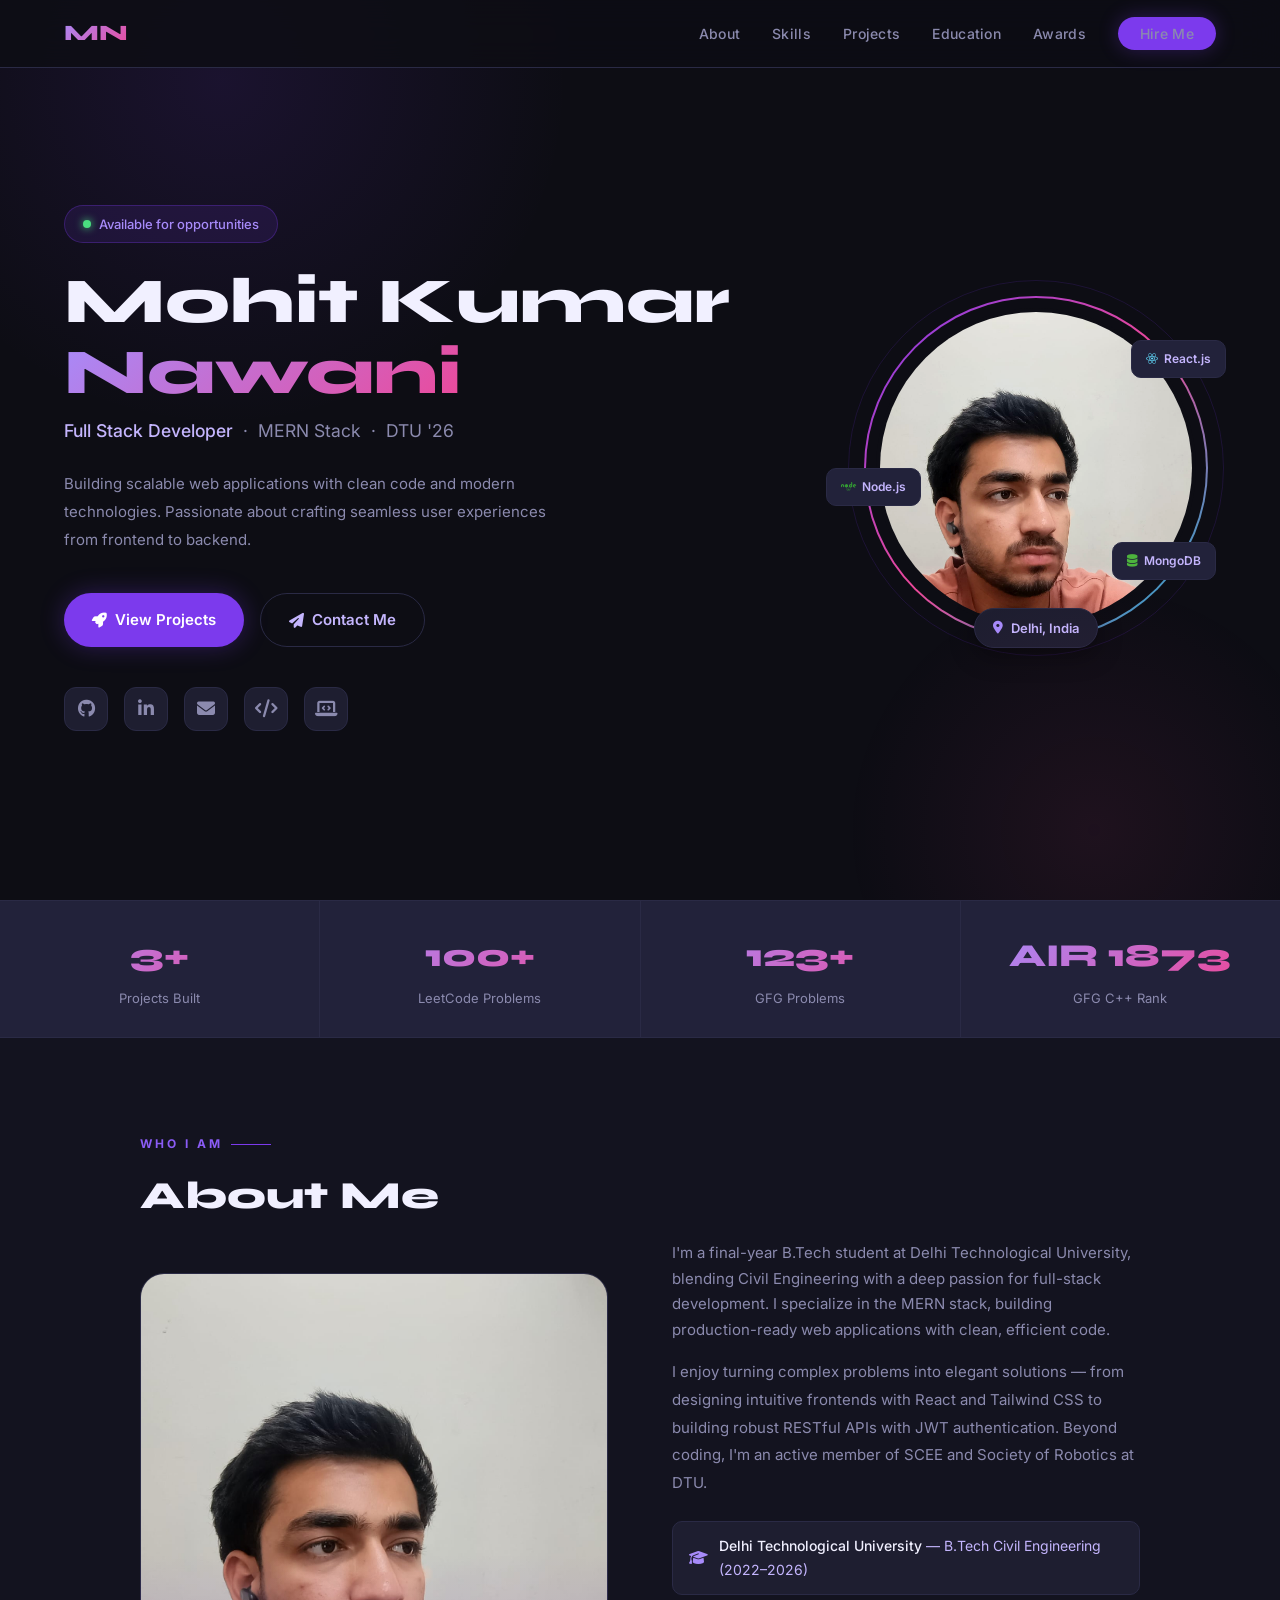
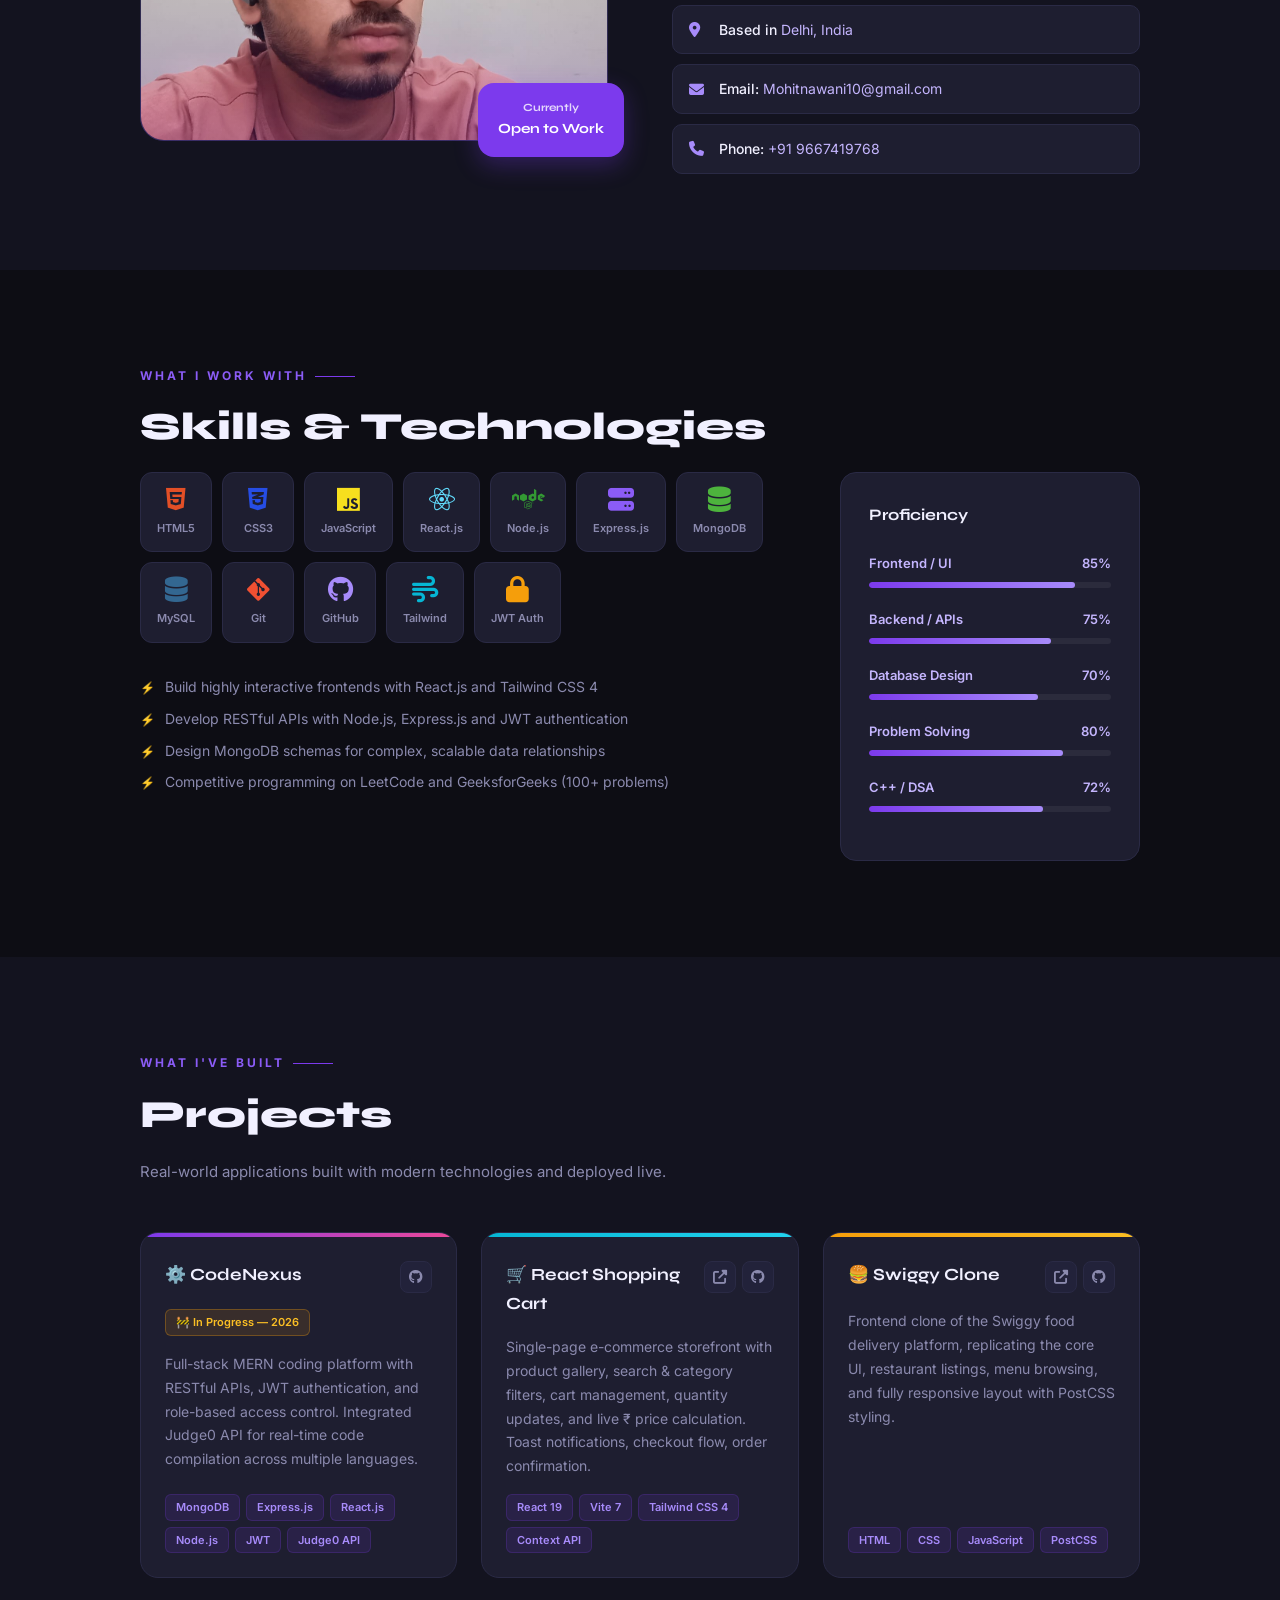
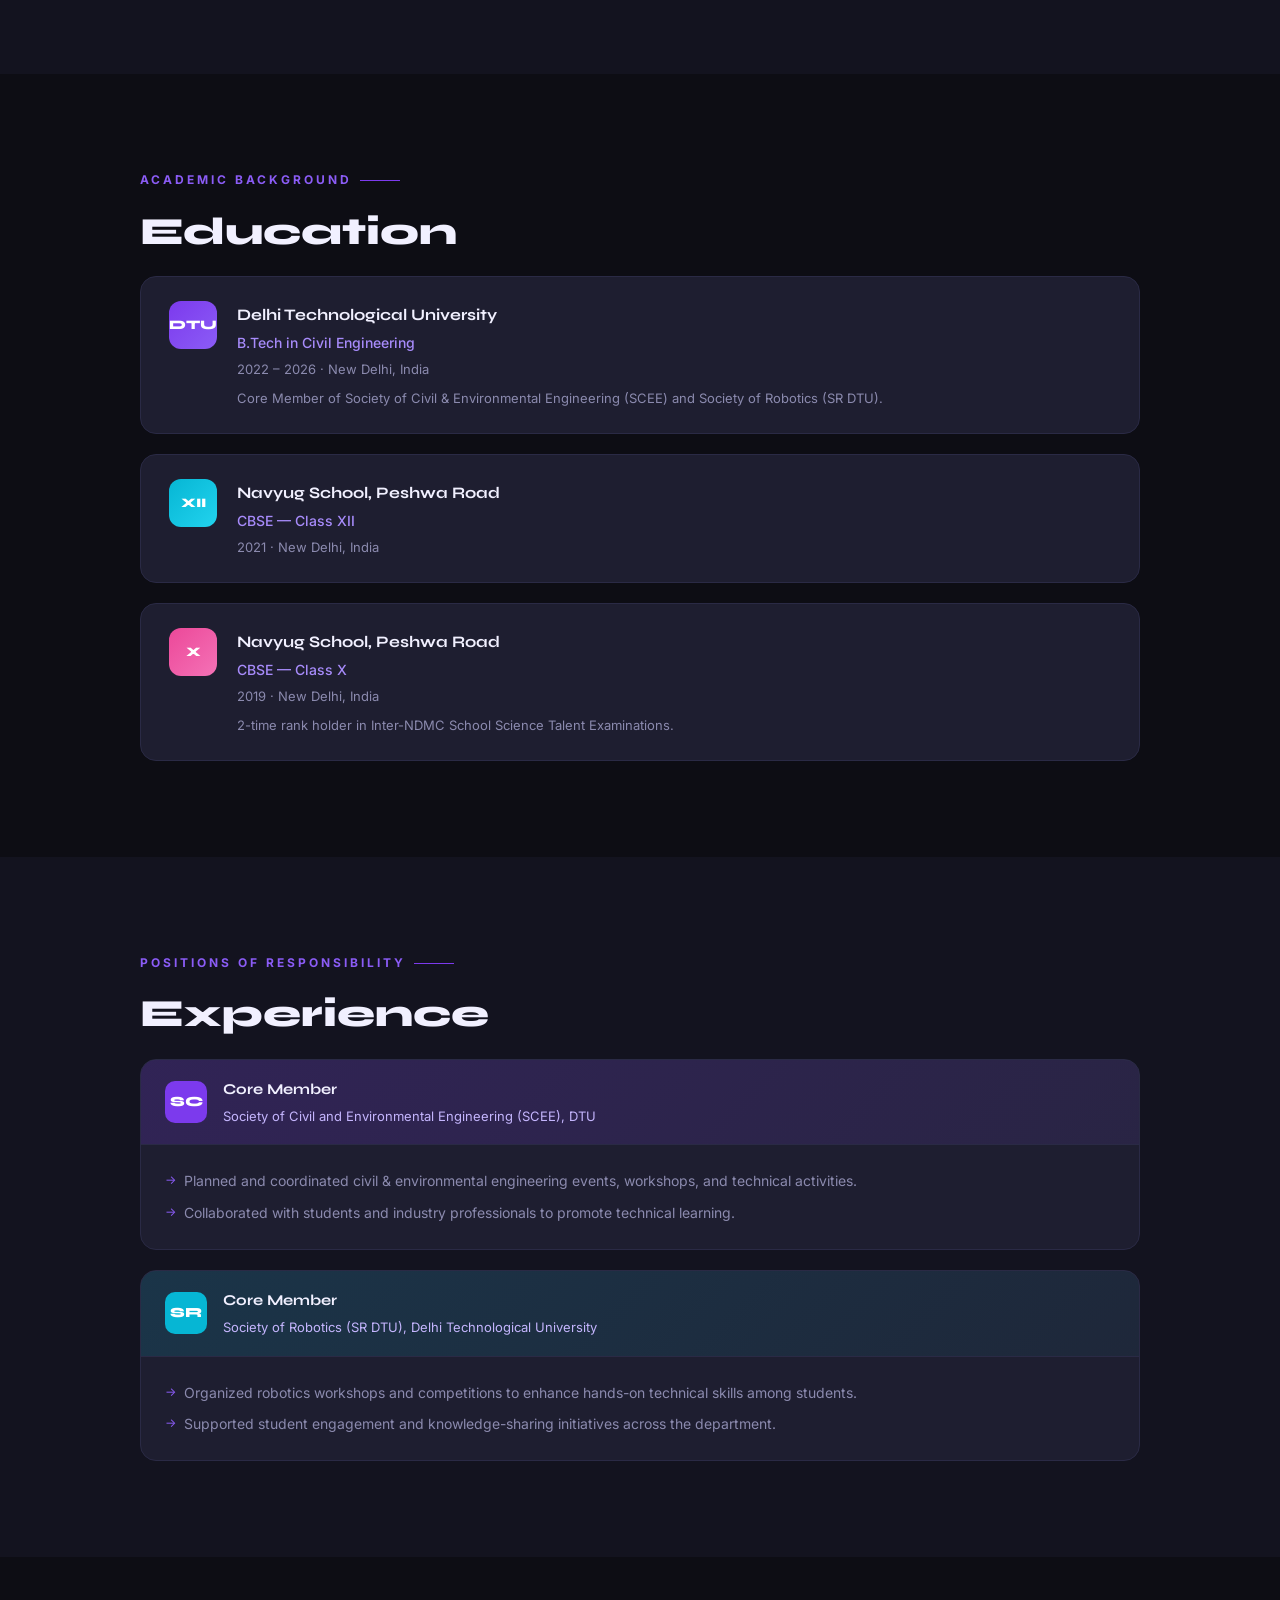
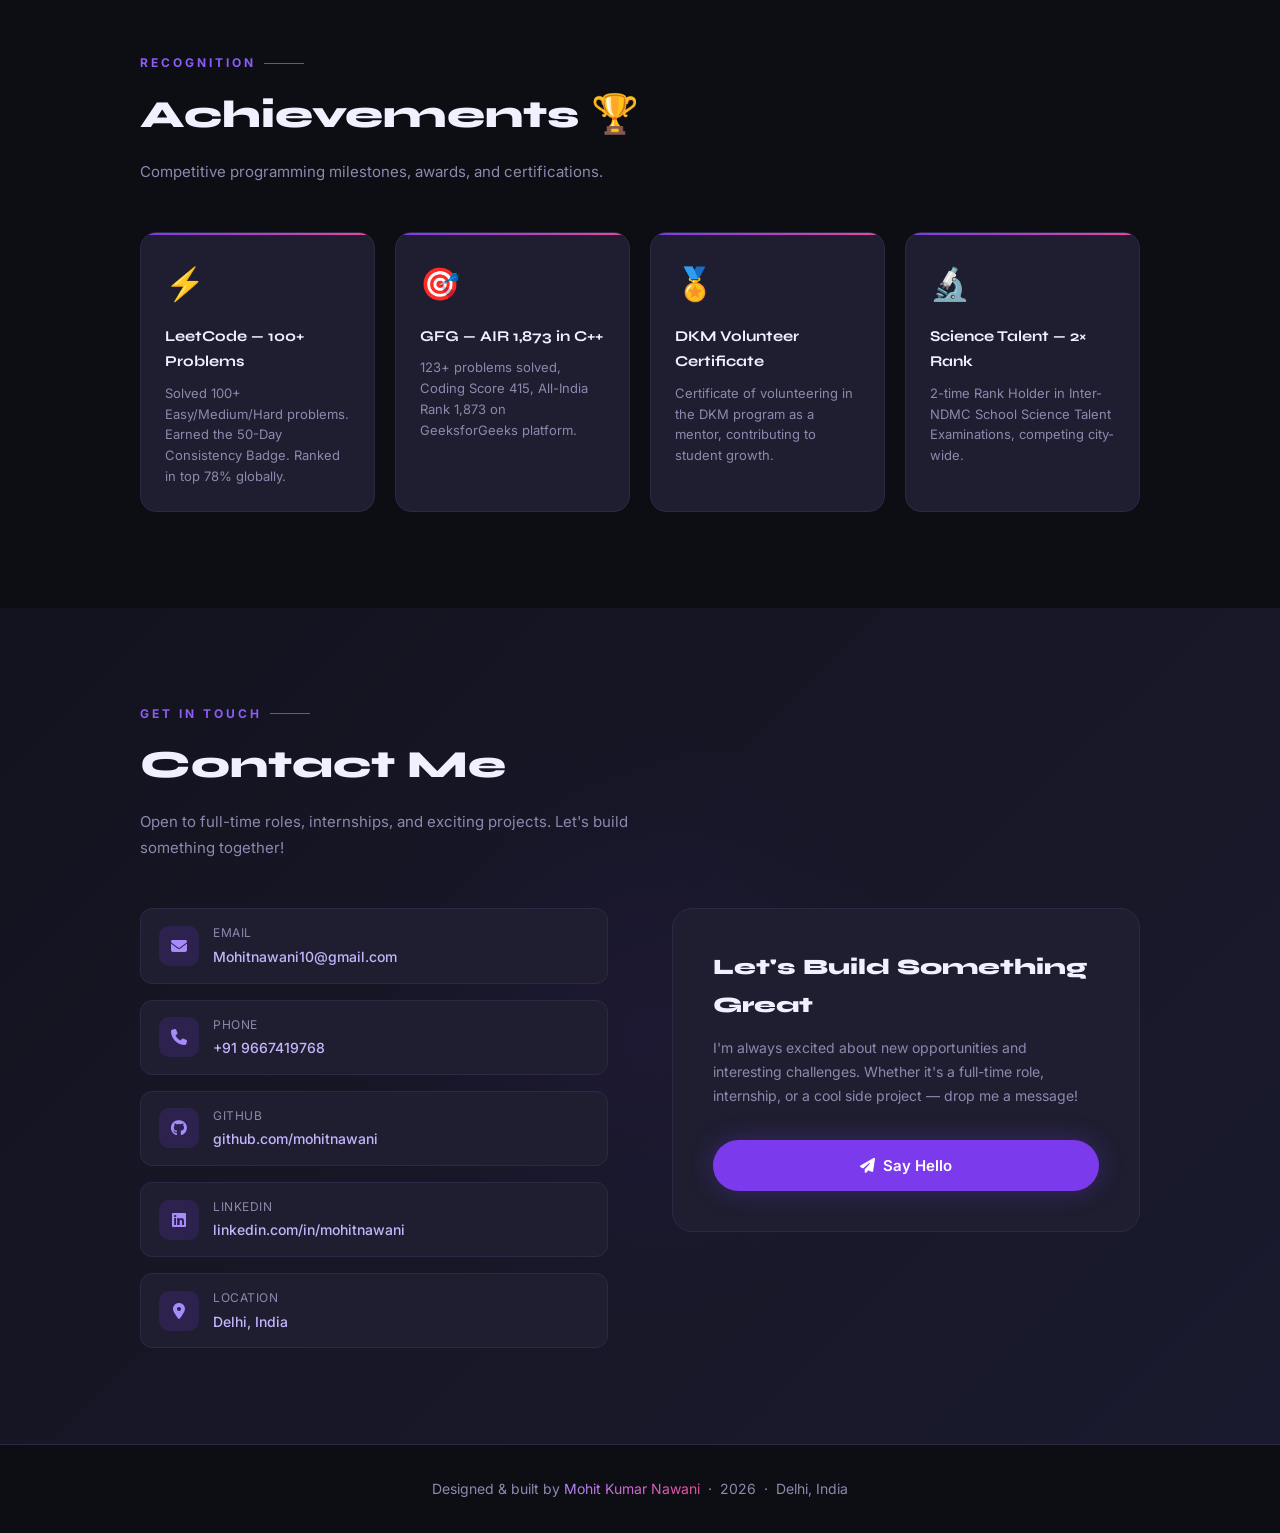
==== index.html @ 096552f4 "Add files via upload" ====
<!DOCTYPE html>
<html lang="en">
<head>
<meta charset="UTF-8"/>
<meta name="viewport" content="width=device-width, initial-scale=1.0"/>
<title>Mohit Kumar Nawani | Full Stack Developer</title>
<link rel="stylesheet" href="https://cdnjs.cloudflare.com/ajax/libs/font-awesome/6.4.0/css/all.min.css"/>
<link href="https://fonts.googleapis.com/css2?family=Syne:wght@400;500;600;700;800&family=Inter:wght@300;400;500;600&display=swap" rel="stylesheet"/>
<link rel="stylesheet" href="styles.css"/>
</head>
<body>

<!-- NAV -->
<nav>
  <a class="nav-logo" href="#">MN</a>
  <ul class="nav-links">
    <li><a href="#about">About</a></li>
    <li><a href="#skills">Skills</a></li>
    <li><a href="#projects">Projects</a></li>
    <li><a href="#education">Education</a></li>
    <li><a href="#achievements">Awards</a></li>
    <li><a href="#contact" class="nav-cta">Hire Me</a></li>
  </ul>
</nav>

<!-- HERO -->
<div class="hero" id="home">
  <div class="hero-left">
    <div class="hero-badge"><span class="badge-dot"></span>Available for opportunities</div>
    <h1 class="hero-title">Mohit Kumar<br><span>Nawani</span></h1>
    <p class="hero-role"><b>Full Stack Developer</b> &nbsp;·&nbsp; MERN Stack &nbsp;·&nbsp; DTU '26</p>
    <p class="hero-desc">Building scalable web applications with clean code and modern technologies. Passionate about crafting seamless user experiences from frontend to backend.</p>
    <div class="hero-actions">
      <a href="#projects" class="btn-primary"><i class="fas fa-rocket"></i> View Projects</a>
      <a href="mailto:Mohitnawani10@gmail.com" class="btn-ghost"><i class="fas fa-paper-plane"></i> Contact Me</a>
    </div>
    <div class="hero-socials">
      <a href="https://github.com/mohitnawani" target="_blank" class="soc" title="GitHub"><i class="fab fa-github"></i></a>
      <a href="https://linkedin.com/in/mohitnawani" target="_blank" class="soc" title="LinkedIn"><i class="fab fa-linkedin-in"></i></a>
      <a href="mailto:Mohitnawani10@gmail.com" class="soc" title="Email"><i class="fas fa-envelope"></i></a>
      <a href="https://leetcode.com/mohitnawani" target="_blank" class="soc" title="LeetCode"><i class="fas fa-code"></i></a>
      <a href="https://auth.geeksforgeeks.org/user/mohitnawani" target="_blank" class="soc" title="GFG"><i class="fas fa-laptop-code"></i></a>
    </div>
  </div>
  <div class="hero-right">
    <div class="photo-wrap">
      <div class="photo-ring"></div>
      <div class="photo-ring2"></div>
      <div class="photo-inner">
        <img src="[data-uri]" alt="Mohit Kumar Nawani"/>
      </div>
      <div class="tech-float tf1"><i class="fab fa-react" style="color:#61dafb;"></i> React.js</div>
      <div class="tech-float tf2"><i class="fab fa-node" style="color:#339933;"></i> Node.js</div>
      <div class="tech-float tf3"><i class="fas fa-database" style="color:#4db33d;"></i> MongoDB</div>
      <div class="photo-tag"><i class="fas fa-map-marker-alt"></i> Delhi, India</div>
    </div>
  </div>
</div>

<!-- STATS -->
<div class="stats reveal">
  <div class="stat"><span class="stat-num">3+</span><div class="stat-label">Projects Built</div></div>
  <div class="stat"><span class="stat-num">100+</span><div class="stat-label">LeetCode Problems</div></div>
  <div class="stat"><span class="stat-num">123+</span><div class="stat-label">GFG Problems</div></div>
  <div class="stat"><span class="stat-num">AIR 1,873</span><div class="stat-label">GFG C++ Rank</div></div>
</div>

<!-- ABOUT -->
<section id="about" class="alt">
  <div class="section-inner">
    <div class="section-eyebrow">Who I am</div>
    <h2 class="section-h">About Me</h2>
    <div class="about-grid reveal">
      <div class="about-img-wrap">
        <div class="about-img">
          <img src="[data-uri]" alt="Mohit"/>
          <div class="about-img-overlay"></div>
        </div>
        <div class="about-corner"><div style="font-size:11px;opacity:0.8;">Currently</div><div>Open to Work</div></div>
      </div>
      <div>
        <p class="section-sub" style="margin-bottom:1rem;">I'm a final-year B.Tech student at Delhi Technological University, blending Civil Engineering with a deep passion for full-stack development. I specialize in the MERN stack, building production-ready web applications with clean, efficient code.</p>
        <p style="font-size:15px;color:var(--muted);line-height:1.85;margin-bottom:1.5rem;">I enjoy turning complex problems into elegant solutions — from designing intuitive frontends with React and Tailwind CSS to building robust RESTful APIs with JWT authentication. Beyond coding, I'm an active member of SCEE and Society of Robotics at DTU.</p>
        <div class="about-facts">
          <div class="fact"><i class="fas fa-graduation-cap"></i><span class="fact-text"><b>Delhi Technological University</b> — B.Tech Civil Engineering (2022–2026)</span></div>
          <div class="fact"><i class="fas fa-map-marker-alt"></i><span class="fact-text"><b>Based in</b> Delhi, India</span></div>
          <div class="fact"><i class="fas fa-envelope"></i><span class="fact-text"><b>Email:</b> Mohitnawani10@gmail.com</span></div>
          <div class="fact"><i class="fas fa-phone"></i><span class="fact-text"><b>Phone:</b> +91 9667419768</span></div>
        </div>
      </div>
    </div>
  </div>
</section>

<!-- SKILLS -->
<section id="skills">
  <div class="section-inner">
    <div class="section-eyebrow">What I work with</div>
    <h2 class="section-h">Skills & Technologies</h2>
    <div class="skills-layout reveal">
      <div>
        <div class="skill-icons-grid">
          <div class="ski"><i class="fab fa-html5" style="color:#e34f26;"></i><span>HTML5</span></div>
          <div class="ski"><i class="fab fa-css3-alt" style="color:#264de4;"></i><span>CSS3</span></div>
          <div class="ski"><i class="fab fa-js" style="color:#f7df1e;"></i><span>JavaScript</span></div>
          <div class="ski"><i class="fab fa-react" style="color:#61dafb;"></i><span>React.js</span></div>
          <div class="ski"><i class="fab fa-node" style="color:#339933;"></i><span>Node.js</span></div>
          <div class="ski"><i class="fas fa-server" style="color:#8b5cf6;"></i><span>Express.js</span></div>
          <div class="ski"><i class="fas fa-database" style="color:#4db33d;"></i><span>MongoDB</span></div>
          <div class="ski"><i class="fas fa-database" style="color:#336791;"></i><span>MySQL</span></div>
          <div class="ski"><i class="fab fa-git-alt" style="color:#f05032;"></i><span>Git</span></div>
          <div class="ski"><i class="fab fa-github" style="color:#a78bfa;"></i><span>GitHub</span></div>
          <div class="ski"><i class="fas fa-wind" style="color:#06b6d4;"></i><span>Tailwind</span></div>
          <div class="ski"><i class="fas fa-lock" style="color:#f59e0b;"></i><span>JWT Auth</span></div>
        </div>
        <div class="skill-bullets">
          <div class="sb">Build highly interactive frontends with React.js and Tailwind CSS 4</div>
          <div class="sb">Develop RESTful APIs with Node.js, Express.js and JWT authentication</div>
          <div class="sb">Design MongoDB schemas for complex, scalable data relationships</div>
          <div class="sb">Competitive programming on LeetCode and GeeksforGeeks (100+ problems)</div>
        </div>
      </div>
      <div class="prof-card">
        <div class="prof-title">Proficiency</div>
        <div class="pbar"><div class="pbar-top"><span>Frontend / UI</span><span>85%</span></div><div class="pbar-track"><div class="pbar-fill" style="width:85%;"></div></div></div>
        <div class="pbar"><div class="pbar-top"><span>Backend / APIs</span><span>75%</span></div><div class="pbar-track"><div class="pbar-fill" style="width:75%;"></div></div></div>
        <div class="pbar"><div class="pbar-top"><span>Database Design</span><span>70%</span></div><div class="pbar-track"><div class="pbar-fill" style="width:70%;"></div></div></div>
        <div class="pbar"><div class="pbar-top"><span>Problem Solving</span><span>80%</span></div><div class="pbar-track"><div class="pbar-fill" style="width:80%;"></div></div></div>
        <div class="pbar"><div class="pbar-top"><span>C++ / DSA</span><span>72%</span></div><div class="pbar-track"><div class="pbar-fill" style="width:72%;"></div></div></div>
      </div>
    </div>
  </div>
</section>

<!-- PROJECTS -->
<section id="projects" class="alt">
  <div class="section-inner">
    <div class="section-eyebrow">What I've built</div>
    <h2 class="section-h">Projects</h2>
    <p class="section-sub">Real-world applications built with modern technologies and deployed live.</p>
    <div class="proj-grid reveal">
      <div class="proj-card">
        <div class="proj-accent"></div>
        <div class="proj-body">
          <div class="proj-header">
            <div class="proj-title">⚙️ CodeNexus</div>
            <div class="proj-links-row"><a href="https://github.com/mohitnawani" target="_blank" class="proj-lnk"><i class="fab fa-github"></i></a></div>
          </div>
          <span class="ptag wip" style="align-self:flex-start;">🚧 In Progress — 2026</span>
          <p class="proj-desc">Full-stack MERN coding platform with RESTful APIs, JWT authentication, and role-based access control. Integrated Judge0 API for real-time code compilation across multiple languages.</p>
          <div class="proj-tags"><span class="ptag">MongoDB</span><span class="ptag">Express.js</span><span class="ptag">React.js</span><span class="ptag">Node.js</span><span class="ptag">JWT</span><span class="ptag">Judge0 API</span></div>
        </div>
      </div>
      <div class="proj-card">
        <div class="proj-accent teal"></div>
        <div class="proj-body">
          <div class="proj-header">
            <div class="proj-title">🛒 React Shopping Cart</div>
            <div class="proj-links-row">
              <a href="https://e-commerce-shopping-cart-jade-psi.vercel.app/" target="_blank" class="proj-lnk"><i class="fas fa-external-link-alt"></i></a>
              <a href="https://github.com/mohitnawani/E-_Commerce_Shopping_Cart" target="_blank" class="proj-lnk"><i class="fab fa-github"></i></a>
            </div>
          </div>
          <p class="proj-desc">Single-page e-commerce storefront with product gallery, search & category filters, cart management, quantity updates, and live ₹ price calculation. Toast notifications, checkout flow, order confirmation.</p>
          <div class="proj-tags"><span class="ptag">React 19</span><span class="ptag">Vite 7</span><span class="ptag">Tailwind CSS 4</span><span class="ptag">Context API</span></div>
        </div>
      </div>
      <div class="proj-card">
        <div class="proj-accent amber"></div>
        <div class="proj-body">
          <div class="proj-header">
            <div class="proj-title">🍔 Swiggy Clone</div>
            <div class="proj-links-row">
              <a href="https://swiggy-clone-theta-sable.vercel.app/" target="_blank" class="proj-lnk"><i class="fas fa-external-link-alt"></i></a>
              <a href="https://github.com/mohitnawani/swiggy-clone-" target="_blank" class="proj-lnk"><i class="fab fa-github"></i></a>
            </div>
          </div>
          <p class="proj-desc">Frontend clone of the Swiggy food delivery platform, replicating the core UI, restaurant listings, menu browsing, and fully responsive layout with PostCSS styling.</p>
          <div class="proj-tags"><span class="ptag">HTML</span><span class="ptag">CSS</span><span class="ptag">JavaScript</span><span class="ptag">PostCSS</span></div>
        </div>
      </div>
    </div>
  </div>
</section>

<!-- EDUCATION -->
<section id="education">
  <div class="section-inner">
    <div class="section-eyebrow">Academic background</div>
    <h2 class="section-h">Education</h2>
    <div class="edu-list reveal">
      <div class="edu-card">
        <div class="edu-dot">DTU</div>
        <div>
          <div class="edu-name">Delhi Technological University</div>
          <div class="edu-deg">B.Tech in Civil Engineering</div>
          <div class="edu-meta">2022 – 2026 · New Delhi, India</div>
          <div class="edu-desc">Core Member of Society of Civil & Environmental Engineering (SCEE) and Society of Robotics (SR DTU).</div>
        </div>
      </div>
      <div class="edu-card">
        <div class="edu-dot" style="background:linear-gradient(135deg,#06b6d4,#22d3ee);">XII</div>
        <div>
          <div class="edu-name">Navyug School, Peshwa Road</div>
          <div class="edu-deg">CBSE — Class XII</div>
          <div class="edu-meta">2021 · New Delhi, India</div>
        </div>
      </div>
      <div class="edu-card">
        <div class="edu-dot" style="background:linear-gradient(135deg,#ec4899,#f472b6);">X</div>
        <div>
          <div class="edu-name">Navyug School, Peshwa Road</div>
          <div class="edu-deg">CBSE — Class X</div>
          <div class="edu-meta">2019 · New Delhi, India</div>
          <div class="edu-desc">2-time rank holder in Inter-NDMC School Science Talent Examinations.</div>
        </div>
      </div>
    </div>
  </div>
</section>

<!-- EXPERIENCE -->
<section id="experience" class="alt">
  <div class="section-inner">
    <div class="section-eyebrow">Positions of responsibility</div>
    <h2 class="section-h">Experience</h2>
    <div class="exp-list reveal">
      <div class="exp-card">
        <div class="exp-head">
          <div class="exp-ico">SC</div>
          <div><div class="exp-role">Core Member</div><div class="exp-company">Society of Civil and Environmental Engineering (SCEE), DTU</div></div>
        </div>
        <div class="exp-body">
          <ul class="exp-bullets">
            <li>Planned and coordinated civil & environmental engineering events, workshops, and technical activities.</li>
            <li>Collaborated with students and industry professionals to promote technical learning.</li>
          </ul>
        </div>
      </div>
      <div class="exp-card">
        <div class="exp-head" style="background:linear-gradient(135deg,rgba(6,182,212,0.15),rgba(34,211,238,0.05));">
          <div class="exp-ico" style="background:#06b6d4;">SR</div>
          <div><div class="exp-role">Core Member</div><div class="exp-company">Society of Robotics (SR DTU), Delhi Technological University</div></div>
        </div>
        <div class="exp-body">
          <ul class="exp-bullets">
            <li>Organized robotics workshops and competitions to enhance hands-on technical skills among students.</li>
            <li>Supported student engagement and knowledge-sharing initiatives across the department.</li>
          </ul>
        </div>
      </div>
    </div>
  </div>
</section>

<!-- ACHIEVEMENTS -->
<section id="achievements">
  <div class="section-inner">
    <div class="section-eyebrow">Recognition</div>
    <h2 class="section-h">Achievements 🏆</h2>
    <p class="section-sub">Competitive programming milestones, awards, and certifications.</p>
    <div class="ach-grid reveal">
      <div class="ach-card"><span class="ach-icon">⚡</span><div class="ach-title">LeetCode — 100+ Problems</div><div class="ach-desc">Solved 100+ Easy/Medium/Hard problems. Earned the 50-Day Consistency Badge. Ranked in top 78% globally.</div></div>
      <div class="ach-card"><span class="ach-icon">🎯</span><div class="ach-title">GFG — AIR 1,873 in C++</div><div class="ach-desc">123+ problems solved, Coding Score 415, All-India Rank 1,873 on GeeksforGeeks platform.</div></div>
      <div class="ach-card"><span class="ach-icon">🏅</span><div class="ach-title">DKM Volunteer Certificate</div><div class="ach-desc">Certificate of volunteering in the DKM program as a mentor, contributing to student growth.</div></div>
      <div class="ach-card"><span class="ach-icon">🔬</span><div class="ach-title">Science Talent — 2× Rank</div><div class="ach-desc">2-time Rank Holder in Inter-NDMC School Science Talent Examinations, competing city-wide.</div></div>
    </div>
  </div>
</section>

<!-- CONTACT -->
<section id="contact" class="alt">
  <div class="section-inner">
    <div class="section-eyebrow">Get in touch</div>
    <h2 class="section-h">Contact Me</h2>
    <p class="section-sub">Open to full-time roles, internships, and exciting projects. Let's build something together!</p>
    <div class="contact-wrap reveal">
      <div class="contact-items">
        <a href="mailto:Mohitnawani10@gmail.com" class="contact-item"><div class="ci-ico"><i class="fas fa-envelope"></i></div><div><div class="ci-label">Email</div><div class="ci-val">Mohitnawani10@gmail.com</div></div></a>
        <a href="tel:+919667419768" class="contact-item"><div class="ci-ico"><i class="fas fa-phone"></i></div><div><div class="ci-label">Phone</div><div class="ci-val">+91 9667419768</div></div></a>
        <a href="https://github.com/mohitnawani" target="_blank" class="contact-item"><div class="ci-ico"><i class="fab fa-github"></i></div><div><div class="ci-label">GitHub</div><div class="ci-val">github.com/mohitnawani</div></div></a>
        <a href="https://linkedin.com/in/mohitnawani" target="_blank" class="contact-item"><div class="ci-ico"><i class="fab fa-linkedin"></i></div><div><div class="ci-label">LinkedIn</div><div class="ci-val">linkedin.com/in/mohitnawani</div></div></a>
        <div class="contact-item" style="cursor:default;"><div class="ci-ico"><i class="fas fa-map-marker-alt"></i></div><div><div class="ci-label">Location</div><div class="ci-val">Delhi, India</div></div></div>
      </div>
      <div class="contact-cta">
        <div class="cta-title">Let's Build Something Great</div>
        <div class="cta-sub">I'm always excited about new opportunities and interesting challenges. Whether it's a full-time role, internship, or a cool side project — drop me a message!</div>
        <a href="mailto:Mohitnawani10@gmail.com" class="btn-primary" style="width:100%;justify-content:center;display:flex;"><i class="fas fa-paper-plane"></i> Say Hello</a>
      </div>
    </div>
  </div>
</section>

<!-- FOOTER -->
<footer>
  <p>Designed & built by <span>Mohit Kumar Nawani</span> &nbsp;·&nbsp; 2026 &nbsp;·&nbsp; Delhi, India</p>
</footer>

<!-- SCROLL TO TOP -->
<button class="top-btn" id="topBtn" onclick="window.scrollTo({top:0,behavior:'smooth'})">
  <i class="fas fa-arrow-up"></i>
</button>

<script src="script.js"></script>
</body>
</html>
---- styles.css ----
/* ===== RESET & VARIABLES ===== */
*, *::before, *::after { box-sizing: border-box; margin: 0; padding: 0; }

:root {
  --dark: #0d0d14;
  --dark2: #13131f;
  --dark3: #1a1a2e;
  --card: #1e1e30;
  --card2: #22223a;
  --purple: #7c3aed;
  --purple2: #6d28d9;
  --violet: #8b5cf6;
  --violet-light: #a78bfa;
  --pink: #ec4899;
  --cyan: #06b6d4;
  --text: #f1f0ff;
  --text2: #c4b5fd;
  --muted: #8b8aae;
  --border: #2a2a45;
  --glow: rgba(124, 58, 237, 0.3);
}

html { scroll-behavior: smooth; }

body {
  font-family: 'Inter', sans-serif;
  background: var(--dark);
  color: var(--text);
  overflow-x: hidden;
  line-height: 1.7;
}

/* SCROLLBAR */
::-webkit-scrollbar { width: 6px; }
::-webkit-scrollbar-track { background: var(--dark2); }
::-webkit-scrollbar-thumb { background: var(--purple); border-radius: 3px; }

/* ===== NAVBAR ===== */
nav {
  position: fixed; top: 0; left: 0; right: 0; z-index: 1000;
  height: 68px; display: flex; align-items: center; justify-content: space-between;
  padding: 0 4rem;
  background: rgba(13, 13, 20, 0.85);
  backdrop-filter: blur(20px);
  border-bottom: 1px solid var(--border);
}
.nav-logo {
  font-family: 'Syne', sans-serif; font-size: 22px; font-weight: 800;
  background: linear-gradient(135deg, var(--violet-light), var(--pink));
  -webkit-background-clip: text; -webkit-text-fill-color: transparent;
  text-decoration: none;
}
.nav-links { display: flex; gap: 2rem; list-style: none; align-items: center; }
.nav-links a {
  color: var(--muted); font-size: 14px; font-weight: 500;
  text-decoration: none; transition: color 0.2s; letter-spacing: 0.3px;
}
.nav-links a:hover { color: var(--violet-light); }
.nav-cta {
  background: var(--purple); color: #fff; padding: 8px 22px;
  border-radius: 50px; font-size: 14px; font-weight: 600;
  text-decoration: none; border: none; cursor: pointer; transition: all 0.2s;
  box-shadow: 0 0 20px var(--glow);
}
.nav-cta:hover { background: var(--violet); box-shadow: 0 0 30px var(--glow); }

/* ===== HERO ===== */
.hero {
  min-height: 100vh; display: flex; align-items: center;
  padding: 100px 4rem 4rem; gap: 4rem; position: relative; overflow: hidden;
}
.hero::before {
  content: ''; position: absolute; top: -30%; left: -10%;
  width: 700px; height: 700px;
  background: radial-gradient(circle, rgba(124,58,237,0.12) 0%, transparent 70%);
  pointer-events: none;
}
.hero::after {
  content: ''; position: absolute; bottom: -20%; right: -5%;
  width: 500px; height: 500px;
  background: radial-gradient(circle, rgba(236,72,153,0.08) 0%, transparent 70%);
  pointer-events: none;
}
.hero-left { flex: 1; }
.hero-badge {
  display: inline-flex; align-items: center; gap: 8px;
  background: rgba(124,58,237,0.12); border: 1px solid rgba(124,58,237,0.3);
  color: var(--violet-light); padding: 7px 18px; border-radius: 50px;
  font-size: 13px; font-weight: 500; margin-bottom: 1.5rem;
  animation: fadeUp 0.7s ease forwards;
}
.badge-dot {
  width: 8px; height: 8px; border-radius: 50%;
  background: #4ade80; box-shadow: 0 0 8px #4ade80;
  animation: pulse 2s infinite;
}
.hero-title {
  font-family: 'Syne', sans-serif;
  font-size: clamp(2.4rem, 5vw, 4rem);
  font-weight: 800; line-height: 1.1; margin-bottom: 0.5rem;
  animation: fadeUp 0.7s 0.1s ease both;
}
.hero-title span {
  background: linear-gradient(135deg, var(--violet-light), var(--pink));
  -webkit-background-clip: text; -webkit-text-fill-color: transparent;
}
.hero-role {
  font-size: 1.1rem; color: var(--muted); margin-bottom: 1.5rem;
  animation: fadeUp 0.7s 0.2s ease both;
}
.hero-role b { color: var(--text2); font-weight: 500; }
.hero-desc {
  font-size: 15px; color: var(--muted); max-width: 500px;
  line-height: 1.85; margin-bottom: 2.5rem;
  animation: fadeUp 0.7s 0.3s ease both;
}
.hero-actions {
  display: flex; gap: 1rem; flex-wrap: wrap; margin-bottom: 2.5rem;
  animation: fadeUp 0.7s 0.4s ease both;
}
.btn-primary {
  background: var(--purple); color: #fff; padding: 13px 28px;
  border-radius: 50px; font-size: 15px; font-weight: 600;
  text-decoration: none; display: inline-flex; align-items: center; gap: 8px;
  transition: all 0.2s; box-shadow: 0 0 25px var(--glow); border: none; cursor: pointer;
}
.btn-primary:hover { background: var(--violet); transform: translateY(-2px); box-shadow: 0 8px 30px var(--glow); }
.btn-ghost {
  background: transparent; color: var(--text2); padding: 13px 28px;
  border-radius: 50px; font-size: 15px; font-weight: 600;
  text-decoration: none; display: inline-flex; align-items: center; gap: 8px;
  transition: all 0.2s; border: 1.5px solid var(--border);
}
.btn-ghost:hover { border-color: var(--purple); color: var(--violet-light); }
.hero-socials { display: flex; gap: 1rem; animation: fadeUp 0.7s 0.5s ease both; }
.soc {
  width: 44px; height: 44px; border-radius: 12px;
  background: var(--card); border: 1px solid var(--border);
  display: flex; align-items: center; justify-content: center;
  color: var(--muted); font-size: 18px; text-decoration: none; transition: all 0.2s;
}
.soc:hover { background: var(--purple); color: #fff; border-color: var(--purple); transform: translateY(-3px); box-shadow: 0 8px 20px var(--glow); }

/* HERO PHOTO */
.hero-right {
  flex: 0 0 360px; display: flex; align-items: center; justify-content: center;
  animation: fadeLeft 0.9s 0.2s ease both;
}
.photo-wrap { position: relative; width: 320px; height: 320px; }
.photo-ring {
  position: absolute; inset: -12px; border-radius: 50%;
  border: 2px solid transparent;
  background: linear-gradient(var(--dark), var(--dark)) padding-box,
              linear-gradient(135deg, var(--purple), var(--pink), var(--cyan)) border-box;
  animation: spin 8s linear infinite;
}
.photo-ring2 { position: absolute; inset: -28px; border-radius: 50%; border: 1px solid rgba(124,58,237,0.15); }
.photo-inner {
  position: absolute; inset: 0; border-radius: 50%; overflow: hidden;
  border: 4px solid var(--dark);
}
.photo-inner img { width: 100%; height: 100%; object-fit: cover; object-position: center top; filter: brightness(1.05) contrast(1.05); }
.tech-float {
  position: absolute; background: var(--card2); border: 1px solid var(--border);
  border-radius: 10px; padding: 8px 14px; font-size: 12px; font-weight: 600;
  color: var(--text2); display: flex; align-items: center; gap: 6px;
}
.tf1 { top: 10%; right: -30px; animation: floatBadge 3s ease-in-out infinite; }
.tf2 { top: 50%; left: -50px; animation: floatBadge 3s 1s ease-in-out infinite; }
.tf3 { bottom: 15%; right: -20px; animation: floatBadge 3s 2s ease-in-out infinite; }
.photo-tag {
  position: absolute; bottom: -20px; left: 50%; transform: translateX(-50%);
  background: var(--card); border: 1px solid var(--border);
  border-radius: 50px; padding: 8px 18px;
  font-size: 13px; font-weight: 600; color: var(--text2);
  display: flex; align-items: center; gap: 8px; white-space: nowrap;
  box-shadow: 0 8px 24px rgba(0,0,0,0.4);
}
.photo-tag i { color: var(--violet-light); }

/* ===== STATS ===== */
.stats {
  background: var(--card2);
  border-top: 1px solid var(--border); border-bottom: 1px solid var(--border);
  display: flex; align-items: center; justify-content: center; flex-wrap: wrap;
}
.stat { flex: 1; min-width: 150px; padding: 1.75rem 2rem; text-align: center; border-right: 1px solid var(--border); }
.stat:last-child { border-right: none; }
.stat-num {
  font-family: 'Syne', sans-serif; font-size: 2rem; font-weight: 800;
  background: linear-gradient(135deg, var(--violet-light), var(--pink));
  -webkit-background-clip: text; -webkit-text-fill-color: transparent; display: block;
}
.stat-label { font-size: 13px; color: var(--muted); margin-top: 4px; }

/* ===== SECTIONS ===== */
section { padding: 6rem 4rem; position: relative; }
section.alt { background: var(--dark2); }
.section-inner { max-width: 1000px; margin: 0 auto; }
.section-eyebrow {
  font-size: 12px; font-weight: 700; text-transform: uppercase; letter-spacing: 3px;
  color: var(--violet); margin-bottom: 8px; display: flex; align-items: center; gap: 8px;
}
.section-eyebrow::after { content: ''; flex: 1; max-width: 40px; height: 1px; background: var(--purple); }
.section-h {
  font-family: 'Syne', sans-serif; font-size: clamp(1.6rem, 3vw, 2.4rem);
  font-weight: 800; margin-bottom: 0.75rem; color: var(--text);
}
.section-sub { font-size: 15px; color: var(--muted); margin-bottom: 3rem; max-width: 560px; }

/* ===== ABOUT ===== */
.about-grid { display: grid; grid-template-columns: 1fr 1fr; gap: 4rem; align-items: center; }
.about-img-wrap { position: relative; }
.about-img { width: 100%; aspect-ratio: 1; border-radius: 24px; overflow: hidden; border: 1px solid var(--border); }
.about-img img { width: 100%; height: 100%; object-fit: cover; object-position: center top; }
.about-img-overlay { position: absolute; inset: 0; border-radius: 24px; background: linear-gradient(to bottom, transparent 60%, rgba(124,58,237,0.2)); }
.about-corner {
  position: absolute; bottom: -16px; right: -16px;
  background: var(--purple); border-radius: 16px; padding: 16px 20px;
  font-family: 'Syne', sans-serif; font-size: 14px; font-weight: 700; color: #fff;
  text-align: center; box-shadow: 0 8px 24px var(--glow);
}
.about-text p { font-size: 15px; color: var(--muted); line-height: 1.9; margin-bottom: 1rem; }
.about-facts { display: flex; flex-direction: column; gap: 10px; margin-top: 1.5rem; }
.fact {
  display: flex; align-items: center; gap: 12px;
  background: var(--card); border: 1px solid var(--border); border-radius: 10px; padding: 12px 16px;
}
.fact i { color: var(--violet-light); width: 18px; font-size: 15px; }
.fact-text { font-size: 14px; color: var(--text2); }
.fact-text b { color: var(--text); font-weight: 500; }

/* ===== SKILLS ===== */
.skills-layout { display: grid; grid-template-columns: 1fr 300px; gap: 3rem; align-items: start; }
.skill-icons-grid { display: flex; flex-wrap: wrap; gap: 10px; margin-bottom: 2rem; }
.ski {
  display: flex; flex-direction: column; align-items: center; gap: 6px;
  background: var(--card); border: 1px solid var(--border); border-radius: 12px;
  padding: 14px 16px; min-width: 72px; cursor: default; transition: all 0.2s;
}
.ski:hover { background: var(--card2); border-color: var(--purple); transform: translateY(-4px); box-shadow: 0 8px 20px var(--glow); }
.ski i { font-size: 26px; }
.ski span { font-size: 11px; font-weight: 600; color: var(--muted); }
.skill-bullets { display: flex; flex-direction: column; gap: 8px; }
.sb { display: flex; align-items: flex-start; gap: 10px; font-size: 14px; color: var(--muted); }
.sb::before { content: "⚡"; font-size: 12px; margin-top: 3px; flex-shrink: 0; }
.prof-card {
  background: var(--card); border: 1px solid var(--border); border-radius: 16px;
  padding: 1.75rem; position: sticky; top: 88px;
}
.prof-title { font-family: 'Syne', sans-serif; font-size: 16px; font-weight: 700; margin-bottom: 1.5rem; color: var(--text); }
.pbar { margin-bottom: 1.25rem; }
.pbar-top { display: flex; justify-content: space-between; font-size: 13px; font-weight: 600; margin-bottom: 8px; color: var(--text2); }
.pbar-track { height: 6px; background: rgba(255,255,255,0.06); border-radius: 6px; overflow: hidden; }
.pbar-fill { height: 100%; border-radius: 6px; background: linear-gradient(90deg, var(--purple), var(--violet-light)); transition: width 1.5s ease; }

/* ===== PROJECTS ===== */
.proj-grid { display: grid; grid-template-columns: repeat(auto-fit, minmax(290px, 1fr)); gap: 1.5rem; }
.proj-card {
  background: var(--card); border: 1px solid var(--border); border-radius: 18px;
  overflow: hidden; display: flex; flex-direction: column;
  transition: transform 0.3s, box-shadow 0.3s, border-color 0.3s;
}
.proj-card:hover { transform: translateY(-8px); box-shadow: 0 24px 60px rgba(0,0,0,0.5); border-color: var(--purple); }
.proj-accent { height: 4px; background: linear-gradient(90deg, var(--purple), var(--pink)); }
.proj-accent.teal { background: linear-gradient(90deg, var(--cyan), #22d3ee); }
.proj-accent.amber { background: linear-gradient(90deg, #f59e0b, #fbbf24); }
.proj-body { padding: 1.5rem; flex: 1; display: flex; flex-direction: column; gap: 1rem; }
.proj-header { display: flex; align-items: flex-start; justify-content: space-between; gap: 8px; }
.proj-title { font-family: 'Syne', sans-serif; font-size: 17px; font-weight: 700; color: var(--text); }
.proj-links-row { display: flex; gap: 6px; }
.proj-lnk {
  width: 32px; height: 32px; border-radius: 8px;
  background: var(--card2); border: 1px solid var(--border);
  display: flex; align-items: center; justify-content: center;
  color: var(--muted); font-size: 14px; text-decoration: none; transition: all 0.2s; flex-shrink: 0;
}
.proj-lnk:hover { background: var(--purple); color: #fff; border-color: var(--purple); }
.proj-desc { font-size: 14px; color: var(--muted); line-height: 1.7; flex: 1; }
.proj-tags { display: flex; flex-wrap: wrap; gap: 6px; }
.ptag {
  background: rgba(124,58,237,0.12); border: 1px solid rgba(124,58,237,0.2);
  color: var(--violet-light); border-radius: 6px; padding: 3px 10px; font-size: 11px; font-weight: 600;
}
.wip { background: rgba(245,158,11,0.12); border-color: rgba(245,158,11,0.3); color: #fbbf24; }

/* ===== EDUCATION ===== */
.edu-list { display: flex; flex-direction: column; gap: 1.25rem; }
.edu-card {
  background: var(--card); border: 1px solid var(--border); border-radius: 16px;
  padding: 1.5rem 1.75rem; display: flex; gap: 1.25rem; align-items: flex-start;
  transition: border-color 0.2s, transform 0.2s;
}
.edu-card:hover { border-color: var(--purple); transform: translateX(6px); }
.edu-dot {
  width: 48px; height: 48px; border-radius: 12px; flex-shrink: 0;
  background: linear-gradient(135deg, var(--purple), var(--violet));
  display: flex; align-items: center; justify-content: center;
  font-family: 'Syne', sans-serif; font-size: 13px; font-weight: 800; color: #fff;
}
.edu-name { font-family: 'Syne', sans-serif; font-size: 16px; font-weight: 700; color: var(--text); }
.edu-deg { font-size: 14px; color: var(--violet-light); font-weight: 500; margin: 3px 0; }
.edu-meta { font-size: 13px; color: var(--muted); }
.edu-desc { font-size: 13px; color: var(--muted); margin-top: 8px; line-height: 1.6; }

/* ===== EXPERIENCE ===== */
.exp-list { display: flex; flex-direction: column; gap: 1.25rem; }
.exp-card {
  background: var(--card); border: 1px solid var(--border); border-radius: 16px;
  overflow: hidden; transition: border-color 0.2s, transform 0.2s;
}
.exp-card:hover { border-color: var(--purple); transform: translateX(6px); }
.exp-head {
  background: linear-gradient(135deg, rgba(124,58,237,0.2), rgba(139,92,246,0.1));
  padding: 1.1rem 1.5rem; display: flex; align-items: center; gap: 1rem;
  border-bottom: 1px solid var(--border);
}
.exp-ico {
  width: 42px; height: 42px; border-radius: 10px;
  background: var(--purple); display: flex; align-items: center; justify-content: center;
  font-family: 'Syne', sans-serif; font-size: 14px; font-weight: 800; color: #fff; flex-shrink: 0;
}
.exp-role { font-family: 'Syne', sans-serif; font-size: 15px; font-weight: 700; color: var(--text); }
.exp-company { font-size: 13px; color: var(--text2); margin-top: 2px; }
.exp-body { padding: 1.25rem 1.5rem; }
.exp-bullets { margin: 0; padding: 0; list-style: none; }
.exp-bullets li { font-size: 14px; color: var(--muted); padding: 4px 0 4px 1.2rem; position: relative; }
.exp-bullets li::before { content: "→"; position: absolute; left: 0; color: var(--violet); font-size: 12px; top: 5px; }

/* ===== ACHIEVEMENTS ===== */
.ach-grid { display: grid; grid-template-columns: repeat(auto-fit, minmax(220px, 1fr)); gap: 1.25rem; }
.ach-card {
  background: var(--card); border: 1px solid var(--border); border-radius: 16px;
  padding: 1.5rem; transition: all 0.2s; position: relative; overflow: hidden;
}
.ach-card::before {
  content: ''; position: absolute; top: 0; left: 0; right: 0; height: 2px;
  background: linear-gradient(90deg, var(--purple), var(--pink));
}
.ach-card:hover { background: var(--card2); border-color: var(--purple); transform: translateY(-4px); box-shadow: 0 12px 30px rgba(0,0,0,0.4); }
.ach-icon { font-size: 32px; margin-bottom: 12px; display: block; }
.ach-title { font-family: 'Syne', sans-serif; font-size: 15px; font-weight: 700; color: var(--text); margin-bottom: 8px; }
.ach-desc { font-size: 13px; color: var(--muted); line-height: 1.6; }

/* ===== CONTACT ===== */
#contact {
  background: linear-gradient(135deg, var(--dark2) 0%, var(--dark3) 100%);
  position: relative; overflow: hidden;
}
#contact::before {
  content: ''; position: absolute; top: 50%; left: 50%; transform: translate(-50%, -50%);
  width: 600px; height: 600px;
  background: radial-gradient(circle, rgba(124,58,237,0.06) 0%, transparent 70%);
}
.contact-wrap { display: grid; grid-template-columns: 1fr 1fr; gap: 4rem; align-items: start; }
.contact-items { display: flex; flex-direction: column; gap: 1rem; }
.contact-item {
  display: flex; align-items: center; gap: 14px;
  background: var(--card); border: 1px solid var(--border); border-radius: 12px;
  padding: 14px 18px; text-decoration: none; transition: all 0.2s;
}
.contact-item:hover { border-color: var(--purple); background: var(--card2); transform: translateX(4px); }
.ci-ico {
  width: 40px; height: 40px; border-radius: 10px; background: rgba(124,58,237,0.15);
  display: flex; align-items: center; justify-content: center;
  font-size: 16px; color: var(--violet-light); flex-shrink: 0;
}
.ci-label { font-size: 12px; color: var(--muted); text-transform: uppercase; letter-spacing: 0.5px; }
.ci-val { font-size: 14px; color: var(--text2); margin-top: 1px; font-weight: 500; }
.contact-cta { background: var(--card); border: 1px solid var(--border); border-radius: 20px; padding: 2.5rem; }
.cta-title { font-family: 'Syne', sans-serif; font-size: 22px; font-weight: 800; margin-bottom: 0.75rem; color: var(--text); }
.cta-sub { font-size: 14px; color: var(--muted); margin-bottom: 2rem; line-height: 1.7; }

/* ===== FOOTER ===== */
footer {
  background: var(--dark); border-top: 1px solid var(--border);
  text-align: center; padding: 2rem; font-size: 14px; color: var(--muted);
}
footer span {
  background: linear-gradient(135deg, var(--violet-light), var(--pink));
  -webkit-background-clip: text; -webkit-text-fill-color: transparent;
}

/* ===== TOP BUTTON ===== */
.top-btn {
  position: fixed; bottom: 2rem; right: 2rem; z-index: 100;
  width: 46px; height: 46px; border-radius: 50%;
  background: var(--purple); color: #fff; font-size: 16px;
  border: none; cursor: pointer;
  display: flex; align-items: center; justify-content: center;
  box-shadow: 0 4px 20px var(--glow);
  transition: opacity 0.3s, transform 0.2s;
  opacity: 0; pointer-events: none;
}
.top-btn.on { opacity: 1; pointer-events: auto; }
.top-btn:hover { transform: scale(1.1); background: var(--violet); }

/* ===== ANIMATIONS ===== */
@keyframes pulse { 0%, 100% { opacity: 1; } 50% { opacity: 0.5; } }
@keyframes spin { from { transform: rotate(0deg); } to { transform: rotate(360deg); } }
@keyframes floatBadge { 0%, 100% { transform: translateY(0); } 50% { transform: translateY(-8px); } }
@keyframes fadeUp { from { opacity: 0; transform: translateY(24px); } to { opacity: 1; transform: translateY(0); } }
@keyframes fadeLeft { from { opacity: 0; transform: translateX(40px); } to { opacity: 1; transform: translateX(0); } }

.reveal { opacity: 0; transform: translateY(30px); transition: opacity 0.7s ease, transform 0.7s ease; }
.reveal.on { opacity: 1; transform: translateY(0); }

/* ===== RESPONSIVE ===== */
@media (max-width: 900px) {
  nav { padding: 0 1.5rem; }
  .nav-links { gap: 1rem; }
  .nav-links a { font-size: 13px; }
  .hero { padding: 90px 1.5rem 3rem; flex-direction: column-reverse; gap: 2rem; text-align: center; }
  .hero::before, .hero::after { display: none; }
  .hero-socials { justify-content: center; }
  .hero-actions { justify-content: center; }
  .hero-right { flex: none; }
  .about-grid, .skills-layout, .contact-wrap { grid-template-columns: 1fr; }
  .about-img-wrap { display: none; }
  .prof-card { position: static; }
  section { padding: 4rem 1.5rem; }
  .tf1, .tf2, .tf3 { display: none; }
  .photo-wrap { width: 240px; height: 240px; }
}
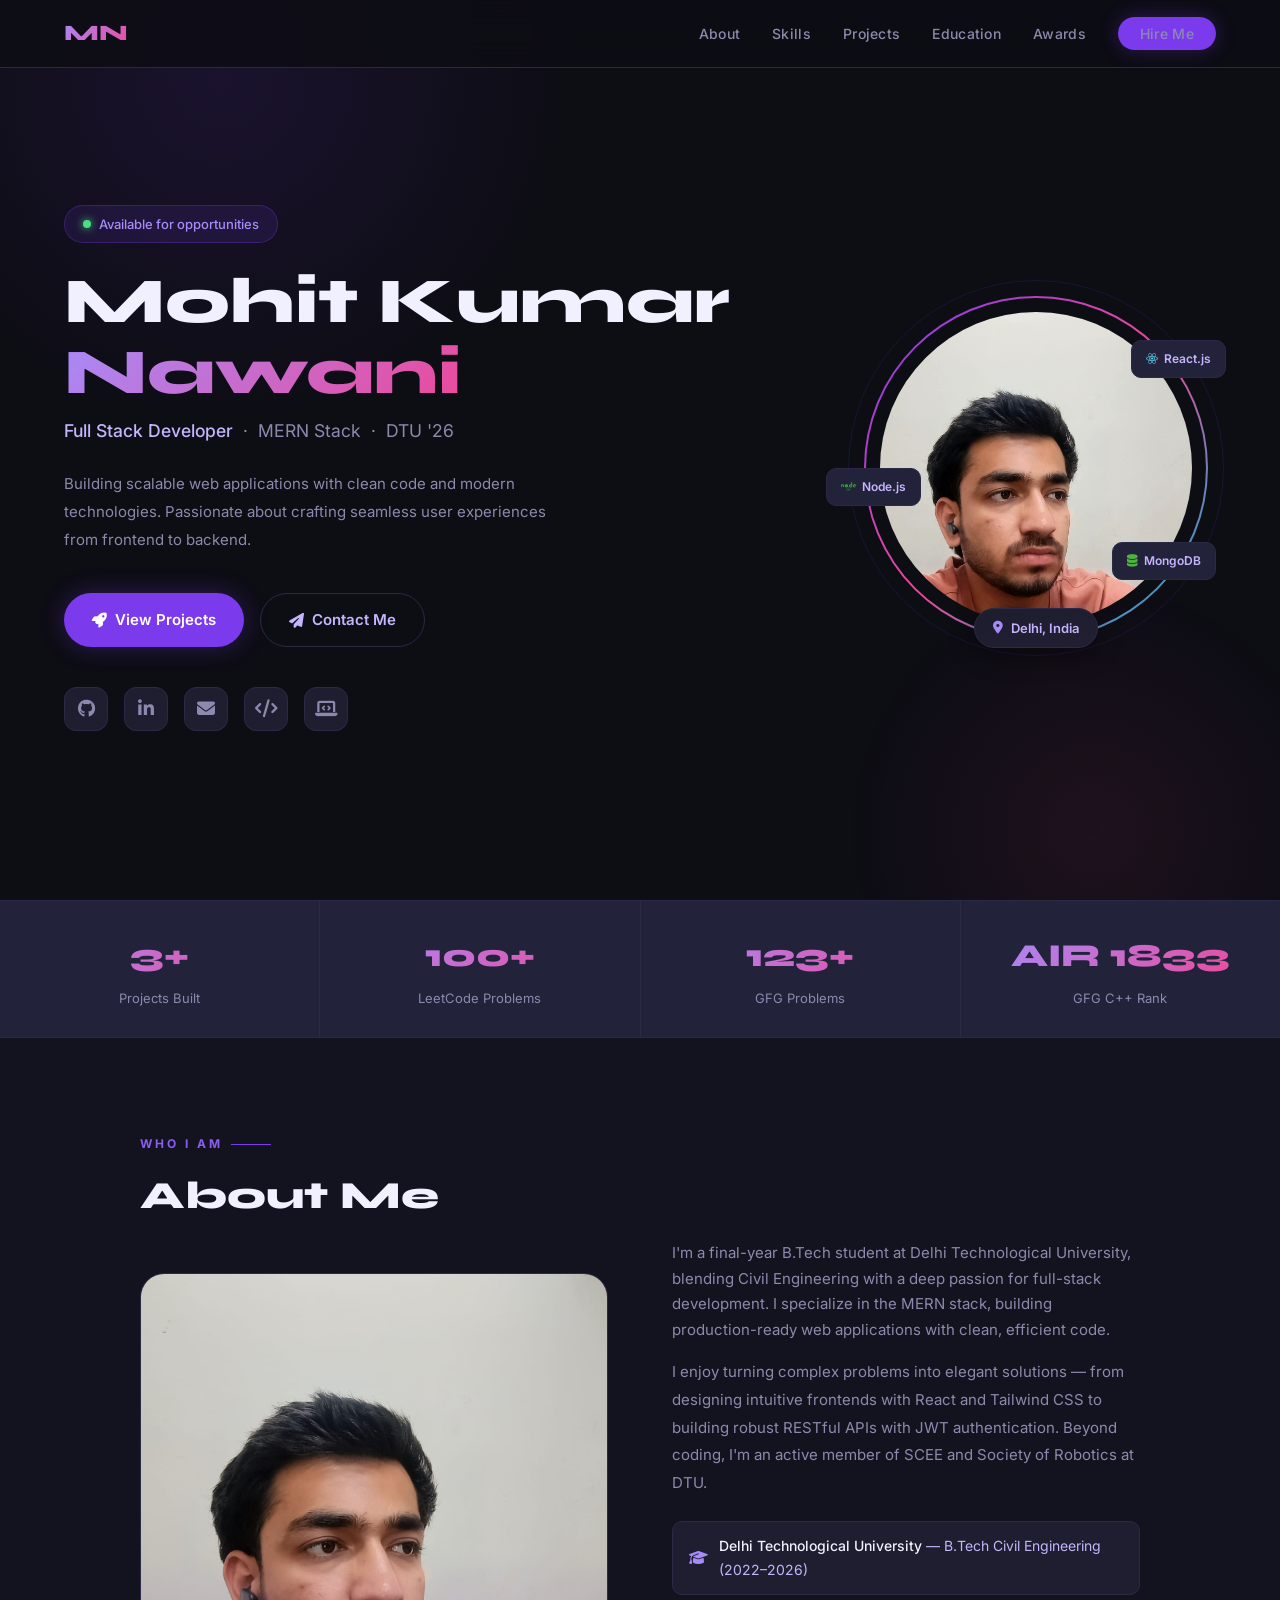
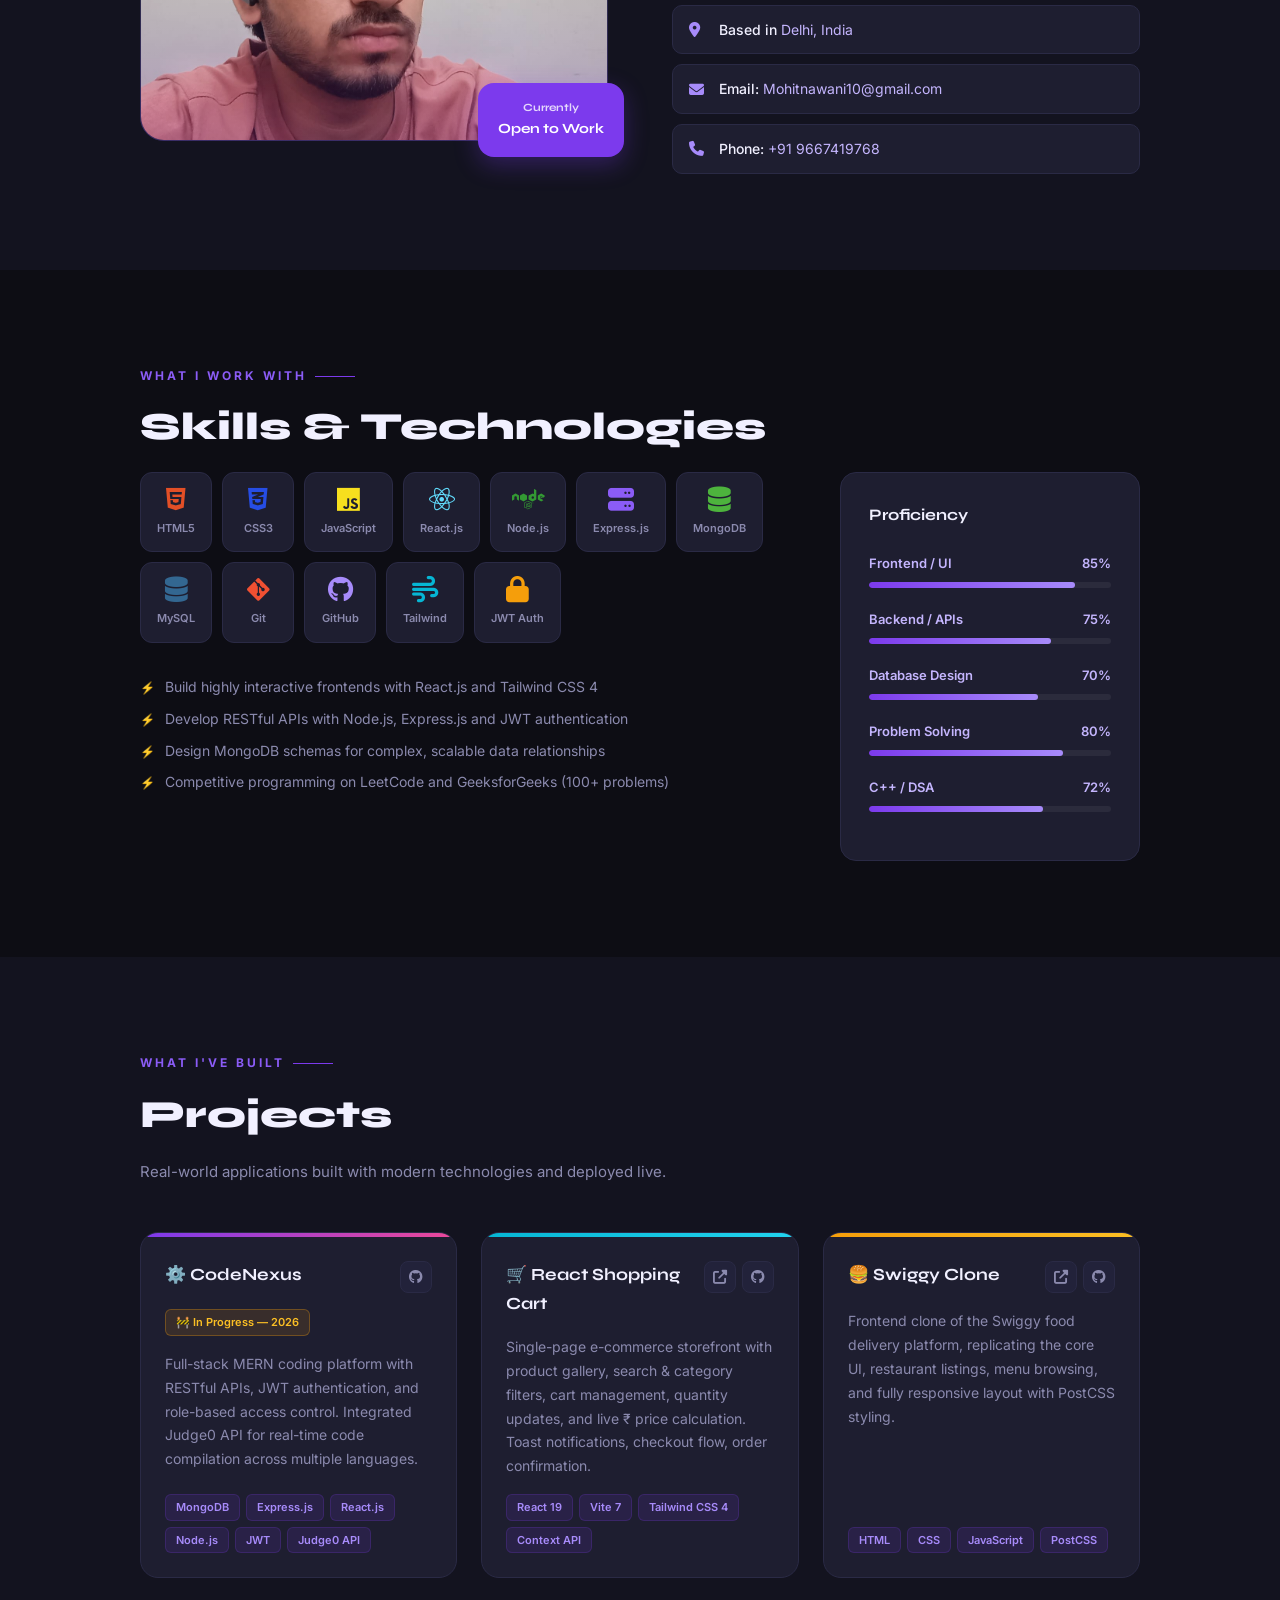
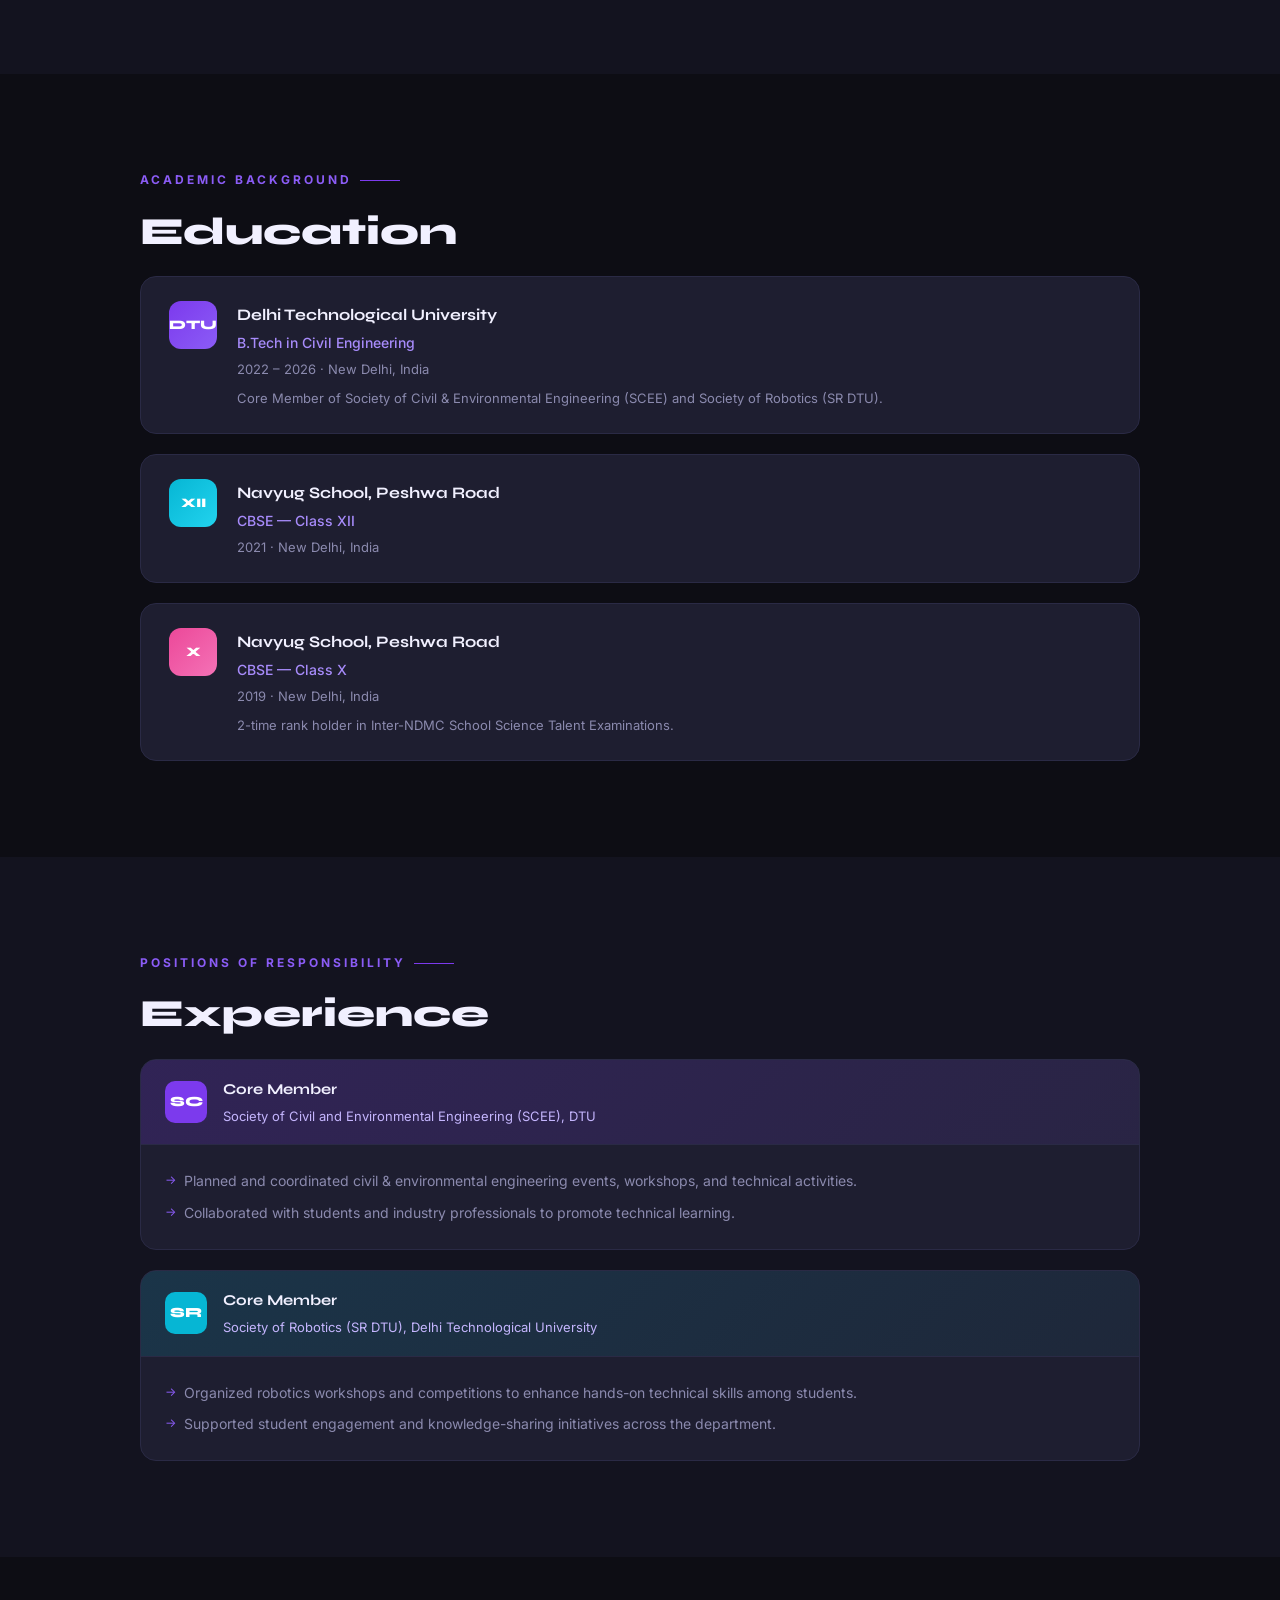
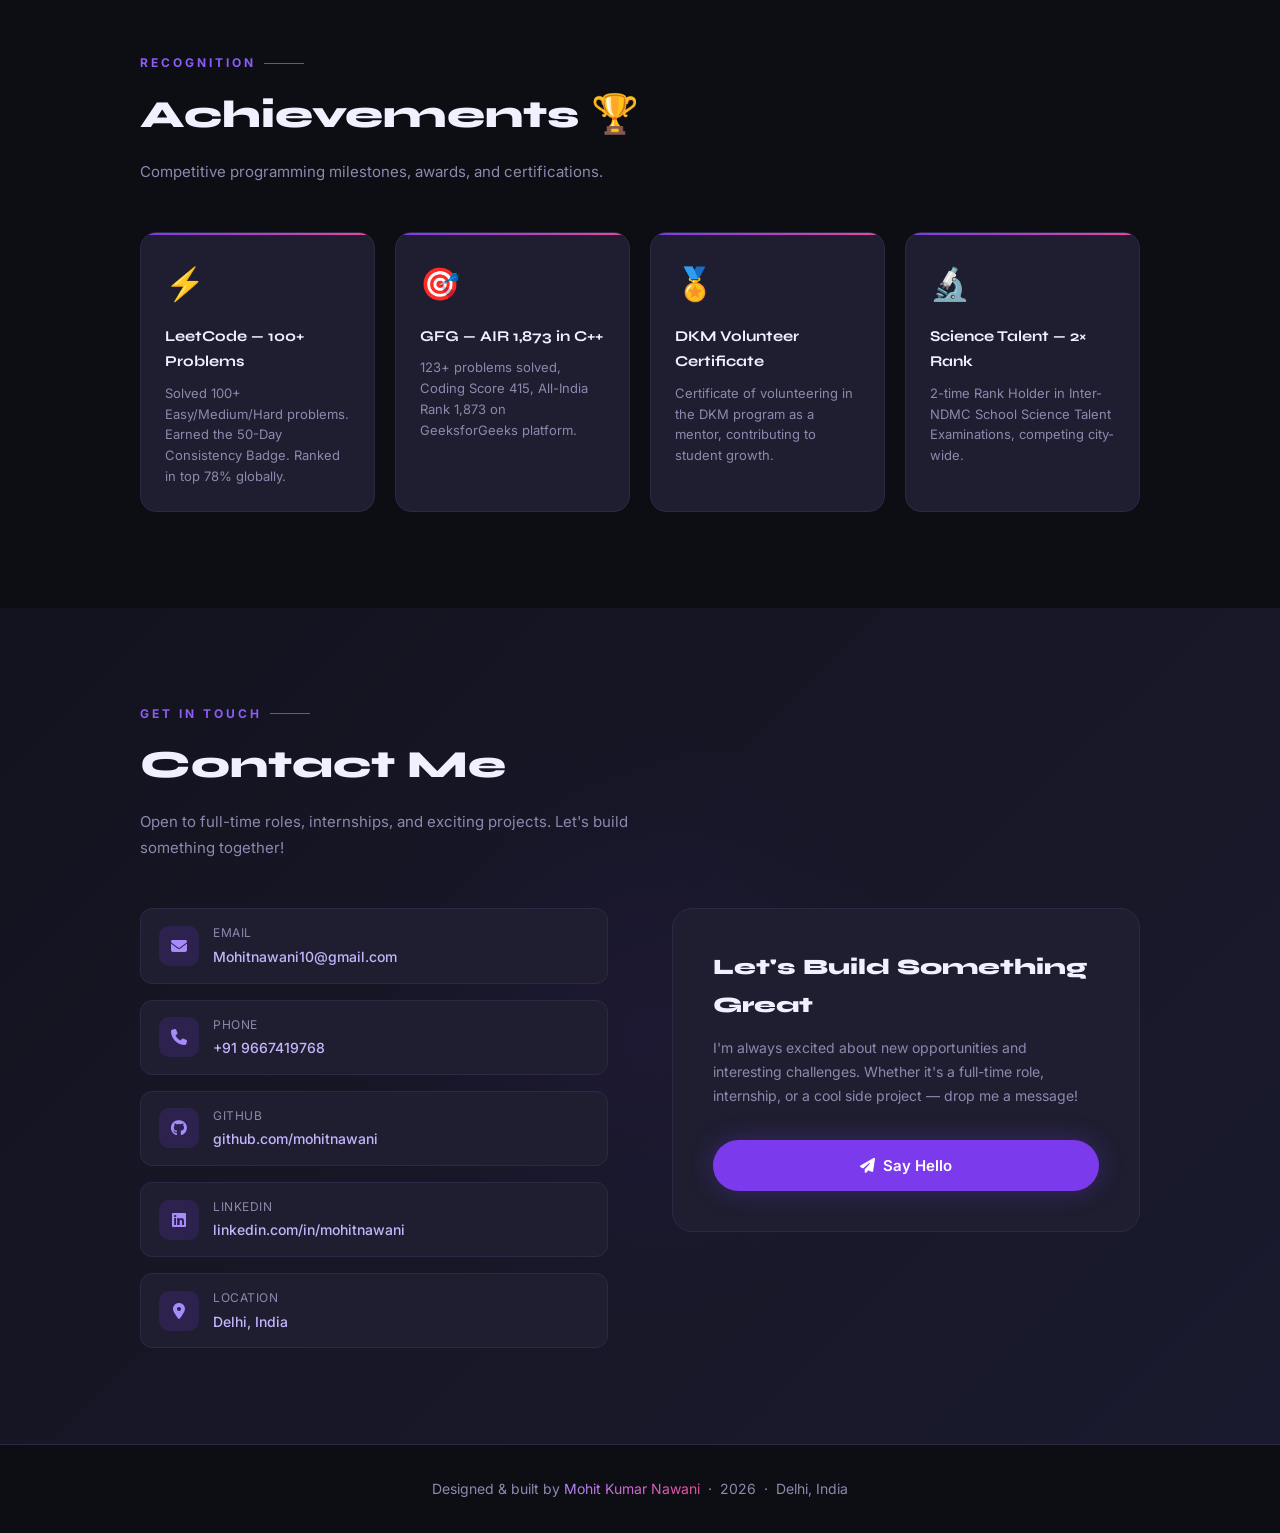
==== commit 3e82e424: "Update index.html" ====
--- a/index.html
+++ b/index.html
@@ -32,12 +32,12 @@
     <p class="hero-desc">Building scalable web applications with clean code and modern technologies. Passionate about crafting seamless user experiences from frontend to backend.</p>
     <div class="hero-actions">
       <a href="#projects" class="btn-primary"><i class="fas fa-rocket"></i> View Projects</a>
-      <a href="mailto:Mohitnawani10@gmail.com" class="btn-ghost"><i class="fas fa-paper-plane"></i> Contact Me</a>
+      <a href="mailto:Mohitnawani10@gmail.com " class="btn-ghost"><i class="fas fa-paper-plane"></i> Contact Me</a>
     </div>
     <div class="hero-socials">
       <a href="https://github.com/mohitnawani" target="_blank" class="soc" title="GitHub"><i class="fab fa-github"></i></a>
-      <a href="https://linkedin.com/in/mohitnawani" target="_blank" class="soc" title="LinkedIn"><i class="fab fa-linkedin-in"></i></a>
-      <a href="mailto:Mohitnawani10@gmail.com" class="soc" title="Email"><i class="fas fa-envelope"></i></a>
+      <a href="https://www.linkedin.com/in/mohit-nawani-2412a9262/" target="_blank" class="soc" title="LinkedIn"><i class="fab fa-linkedin-in"></i></a>
+      <a href="mailto:Mohitnawani10@gmail.com " class="soc" title="Email"><i class="fas fa-envelope"></i></a>
       <a href="https://leetcode.com/mohitnawani" target="_blank" class="soc" title="LeetCode"><i class="fas fa-code"></i></a>
       <a href="https://auth.geeksforgeeks.org/user/mohitnawani" target="_blank" class="soc" title="GFG"><i class="fas fa-laptop-code"></i></a>
     </div>
@@ -276,16 +276,16 @@
     <p class="section-sub">Open to full-time roles, internships, and exciting projects. Let's build something together!</p>
     <div class="contact-wrap reveal">
       <div class="contact-items">
-        <a href="mailto:Mohitnawani10@gmail.com" class="contact-item"><div class="ci-ico"><i class="fas fa-envelope"></i></div><div><div class="ci-label">Email</div><div class="ci-val">Mohitnawani10@gmail.com</div></div></a>
+        <a href="mailto:Mohitnawani10@gmail.com " class="contact-item"><div class="ci-ico"><i class="fas fa-envelope"></i></div><div><div class="ci-label">Email</div><div class="ci-val">Mohitnawani10@gmail.com</div></div></a>
         <a href="tel:+919667419768" class="contact-item"><div class="ci-ico"><i class="fas fa-phone"></i></div><div><div class="ci-label">Phone</div><div class="ci-val">+91 9667419768</div></div></a>
         <a href="https://github.com/mohitnawani" target="_blank" class="contact-item"><div class="ci-ico"><i class="fab fa-github"></i></div><div><div class="ci-label">GitHub</div><div class="ci-val">github.com/mohitnawani</div></div></a>
-        <a href="https://linkedin.com/in/mohitnawani" target="_blank" class="contact-item"><div class="ci-ico"><i class="fab fa-linkedin"></i></div><div><div class="ci-label">LinkedIn</div><div class="ci-val">linkedin.com/in/mohitnawani</div></div></a>
+        <a href="https://www.linkedin.com/in/mohit-nawani-2412a9262/" target="_blank" class="contact-item"><div class="ci-ico"><i class="fab fa-linkedin"></i></div><div><div class="ci-label">LinkedIn</div><div class="ci-val">linkedin.com/in/mohitnawani</div></div></a>
         <div class="contact-item" style="cursor:default;"><div class="ci-ico"><i class="fas fa-map-marker-alt"></i></div><div><div class="ci-label">Location</div><div class="ci-val">Delhi, India</div></div></div>
       </div>
       <div class="contact-cta">
         <div class="cta-title">Let's Build Something Great</div>
         <div class="cta-sub">I'm always excited about new opportunities and interesting challenges. Whether it's a full-time role, internship, or a cool side project — drop me a message!</div>
-        <a href="mailto:Mohitnawani10@gmail.com" class="btn-primary" style="width:100%;justify-content:center;display:flex;"><i class="fas fa-paper-plane"></i> Say Hello</a>
+        <a href="mailto:Mohitnawani10@gmail.com " class="btn-primary" style="width:100%;justify-content:center;display:flex;"><i class="fas fa-paper-plane"></i> Say Hello</a>
       </div>
     </div>
   </div>
@@ -303,4 +303,4 @@
 
 <script src="script.js"></script>
 </body>
-</html>+</html>
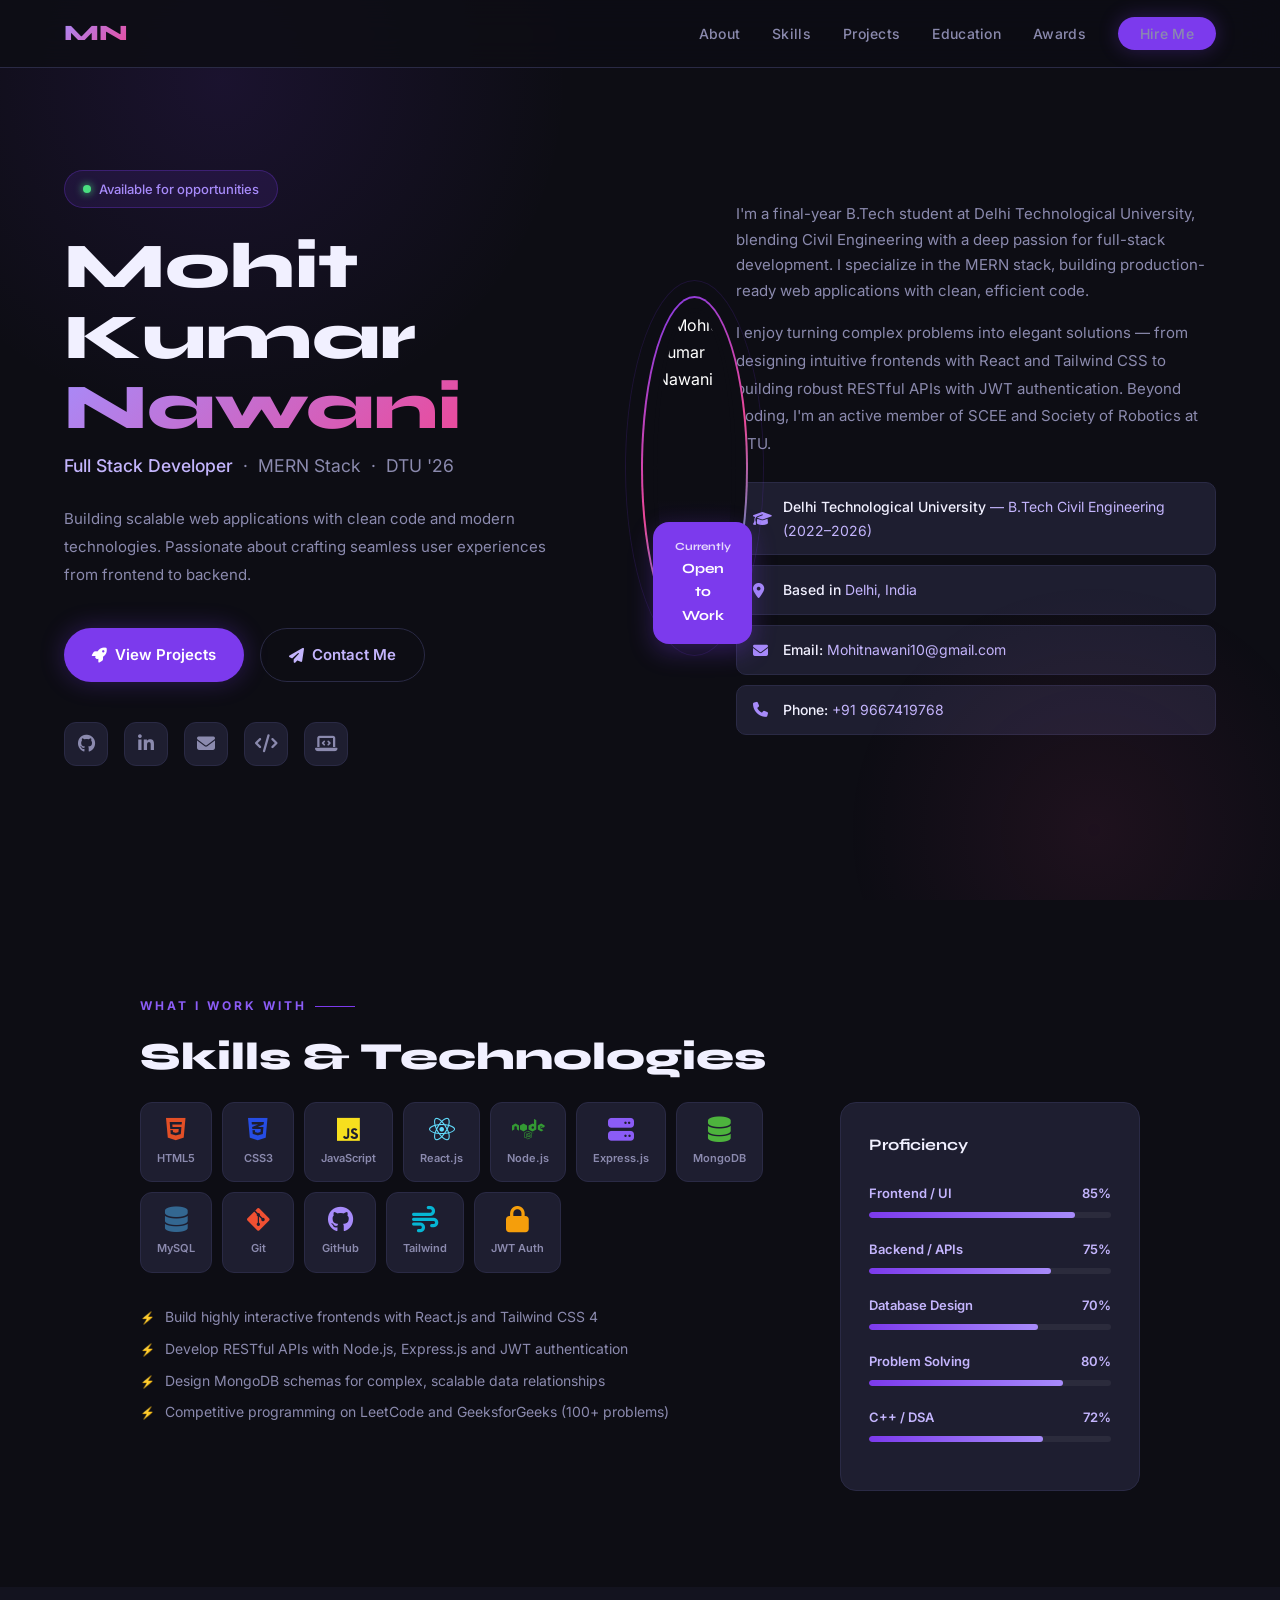
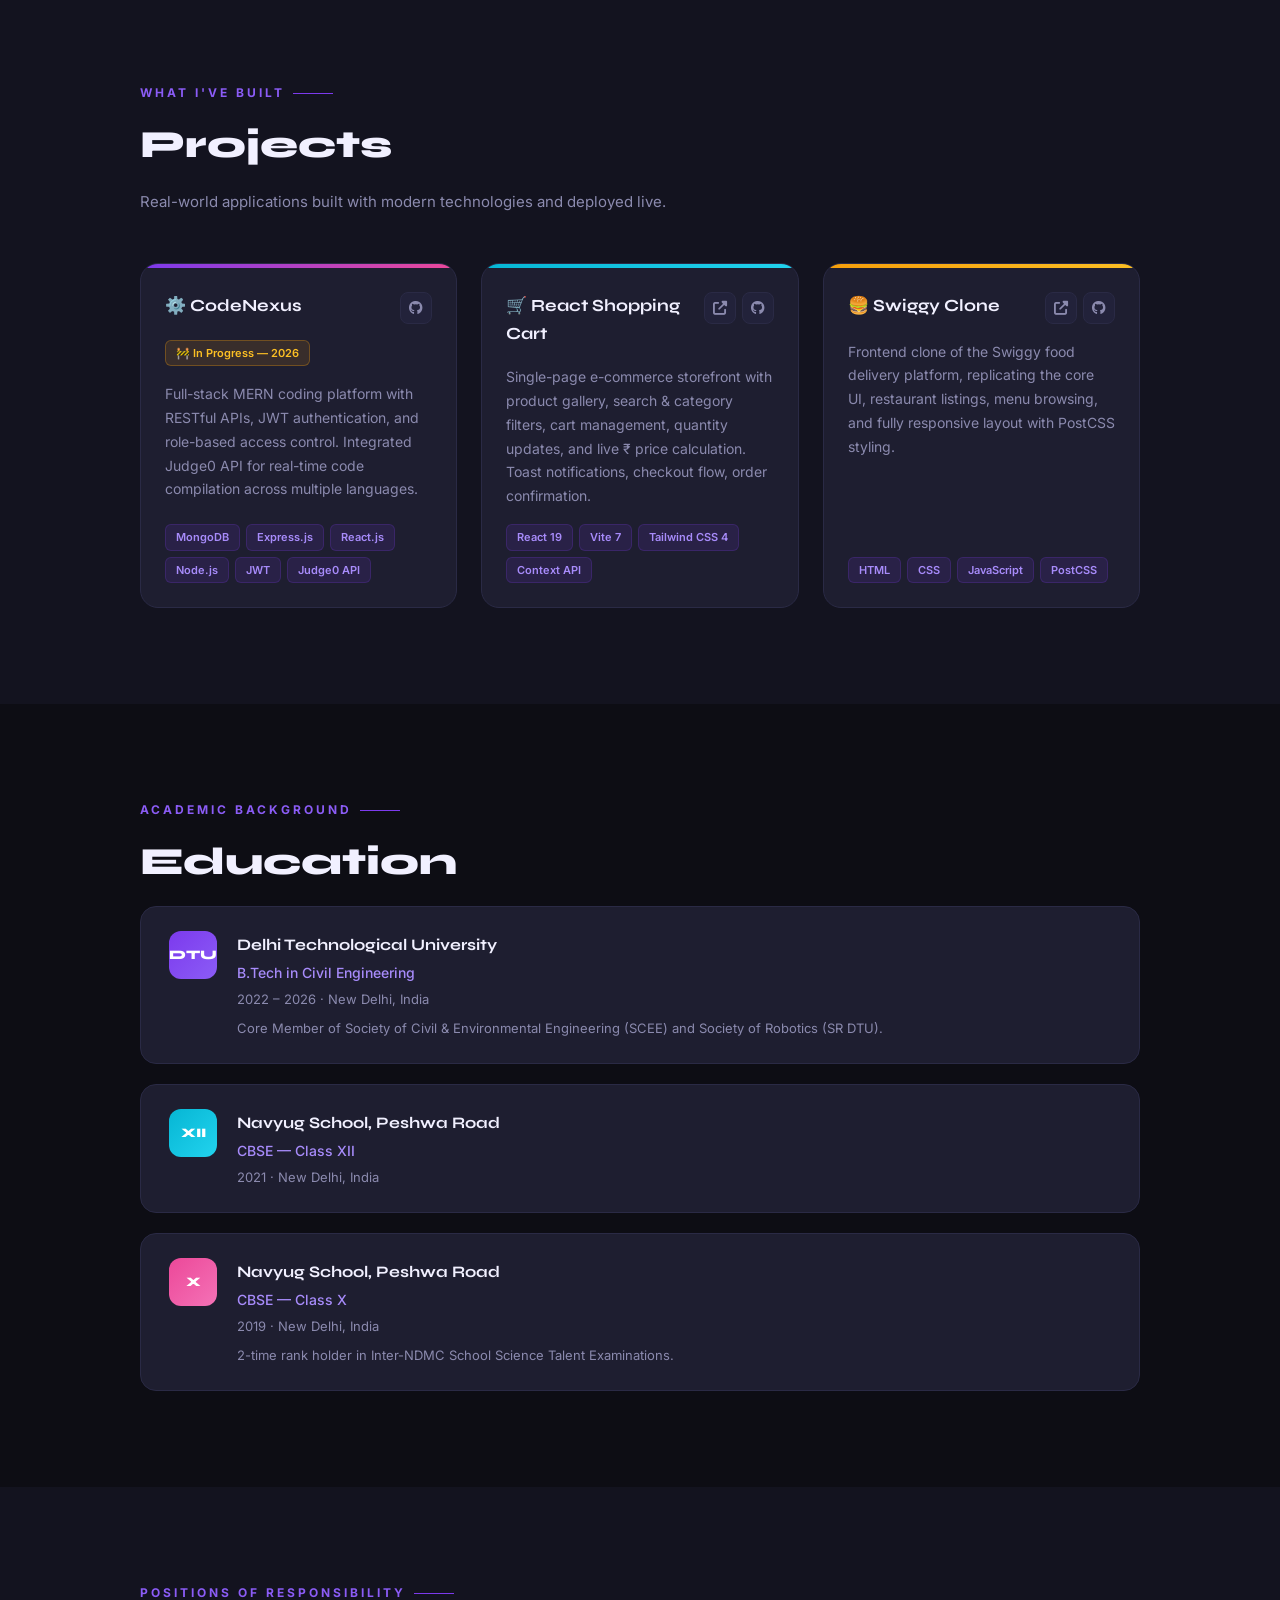
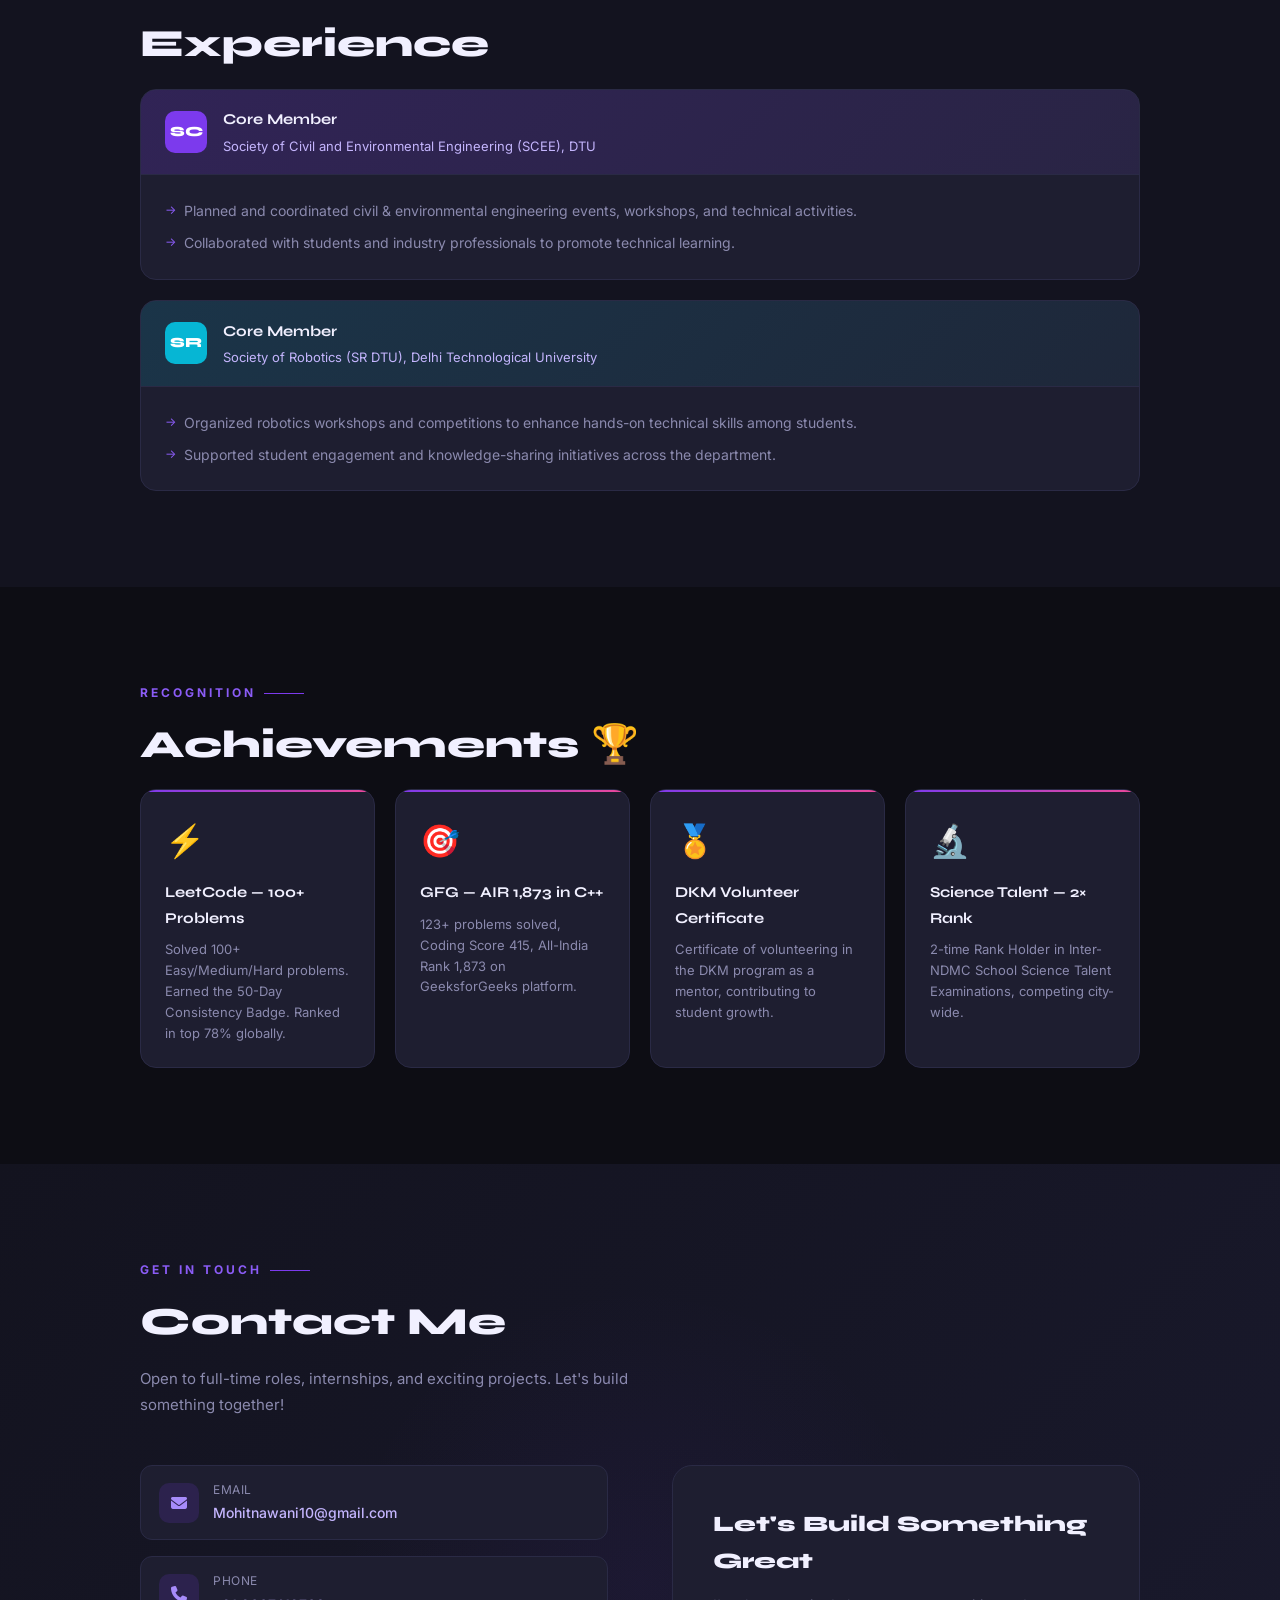
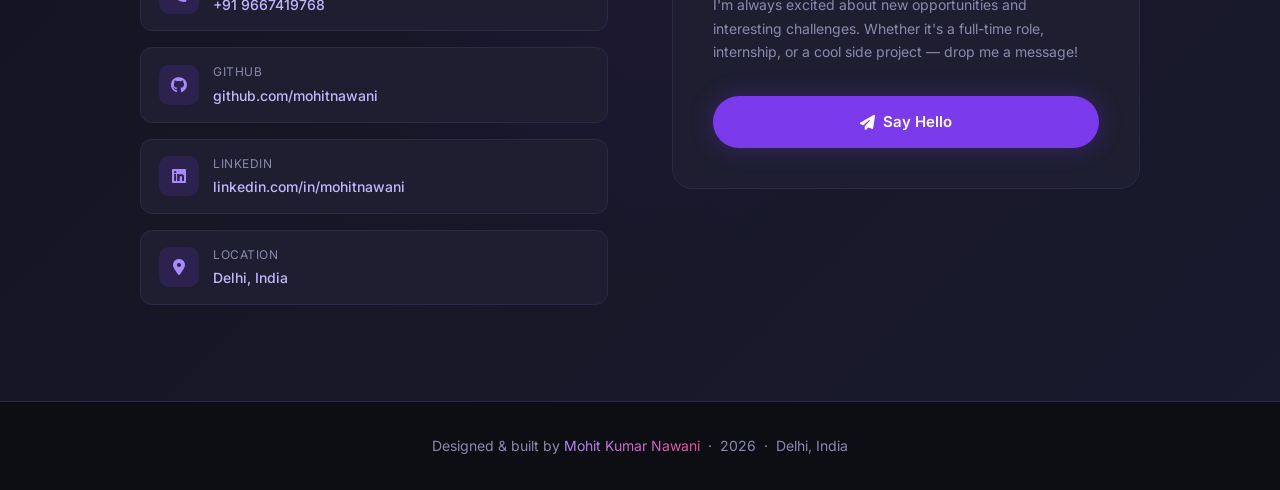
==== commit 8e649cfc: "Update index.html" ====
--- a/index.html
+++ b/index.html
@@ -1,16 +1,15 @@
 <!DOCTYPE html>
 <html lang="en">
 <head>
-<meta charset="UTF-8"/>
-<meta name="viewport" content="width=device-width, initial-scale=1.0"/>
-<title>Mohit Kumar Nawani | Full Stack Developer</title>
-<link rel="stylesheet" href="https://cdnjs.cloudflare.com/ajax/libs/font-awesome/6.4.0/css/all.min.css"/>
-<link href="https://fonts.googleapis.com/css2?family=Syne:wght@400;500;600;700;800&family=Inter:wght@300;400;500;600&display=swap" rel="stylesheet"/>
-<link rel="stylesheet" href="styles.css"/>
+    <meta charset="UTF-8"/>
+    <meta name="viewport" content="width=device-width, initial-scale=1.0"/>
+    <title>Mohit Kumar Nawani | Full Stack Developer</title>
+    <link rel="stylesheet" href="https://cdnjs.cloudflare.com/ajax/libs/font-awesome/6.4.0/css/all.min.css"/>
+    <link href="https://fonts.googleapis.com/css2?family=Syne:wght@400;500;600;700;800&family=Inter:wght@300;400;500;600&display=swap" rel="stylesheet"/>
+    <link rel="stylesheet" href="styles.css"/>
 </head>
 <body>
 
-<!-- NAV -->
 <nav>
   <a class="nav-logo" href="#">MN</a>
   <ul class="nav-links">
@@ -23,7 +22,6 @@
   </ul>
 </nav>
 
-<!-- HERO -->
 <div class="hero" id="home">
   <div class="hero-left">
     <div class="hero-badge"><span class="badge-dot"></span>Available for opportunities</div>
@@ -32,12 +30,12 @@
     <p class="hero-desc">Building scalable web applications with clean code and modern technologies. Passionate about crafting seamless user experiences from frontend to backend.</p>
     <div class="hero-actions">
       <a href="#projects" class="btn-primary"><i class="fas fa-rocket"></i> View Projects</a>
-      <a href="mailto:Mohitnawani10@gmail.com " class="btn-ghost"><i class="fas fa-paper-plane"></i> Contact Me</a>
+      <a href="mailto:Mohitnawani10@gmail.com" class="btn-ghost"><i class="fas fa-paper-plane"></i> Contact Me</a>
     </div>
     <div class="hero-socials">
       <a href="https://github.com/mohitnawani" target="_blank" class="soc" title="GitHub"><i class="fab fa-github"></i></a>
       <a href="https://www.linkedin.com/in/mohit-nawani-2412a9262/" target="_blank" class="soc" title="LinkedIn"><i class="fab fa-linkedin-in"></i></a>
-      <a href="mailto:Mohitnawani10@gmail.com " class="soc" title="Email"><i class="fas fa-envelope"></i></a>
+      <a href="mailto:Mohitnawani10@gmail.com" class="soc" title="Email"><i class="fas fa-envelope"></i></a>
       <a href="https://leetcode.com/mohitnawani" target="_blank" class="soc" title="LeetCode"><i class="fas fa-code"></i></a>
       <a href="https://auth.geeksforgeeks.org/user/mohitnawani" target="_blank" class="soc" title="GFG"><i class="fas fa-laptop-code"></i></a>
     </div>
@@ -47,33 +45,7 @@
       <div class="photo-ring"></div>
       <div class="photo-ring2"></div>
       <div class="photo-inner">
-        <img src="[data-uri]" alt="Mohit Kumar Nawani"/>
-      </div>
-      <div class="tech-float tf1"><i class="fab fa-react" style="color:#61dafb;"></i> React.js</div>
-      <div class="tech-float tf2"><i class="fab fa-node" style="color:#339933;"></i> Node.js</div>
-      <div class="tech-float tf3"><i class="fas fa-database" style="color:#4db33d;"></i> MongoDB</div>
-      <div class="photo-tag"><i class="fas fa-map-marker-alt"></i> Delhi, India</div>
-    </div>
-  </div>
-</div>
-
-<!-- STATS -->
-<div class="stats reveal">
-  <div class="stat"><span class="stat-num">3+</span><div class="stat-label">Projects Built</div></div>
-  <div class="stat"><span class="stat-num">100+</span><div class="stat-label">LeetCode Problems</div></div>
-  <div class="stat"><span class="stat-num">123+</span><div class="stat-label">GFG Problems</div></div>
-  <div class="stat"><span class="stat-num">AIR 1,873</span><div class="stat-label">GFG C++ Rank</div></div>
-</div>
-
-<!-- ABOUT -->
-<section id="about" class="alt">
-  <div class="section-inner">
-    <div class="section-eyebrow">Who I am</div>
-    <h2 class="section-h">About Me</h2>
-    <div class="about-grid reveal">
-      <div class="about-img-wrap">
-        <div class="about-img">
-          <img src="[data-uri]" alt="Mohit"/>
+        <img src="[data-uri]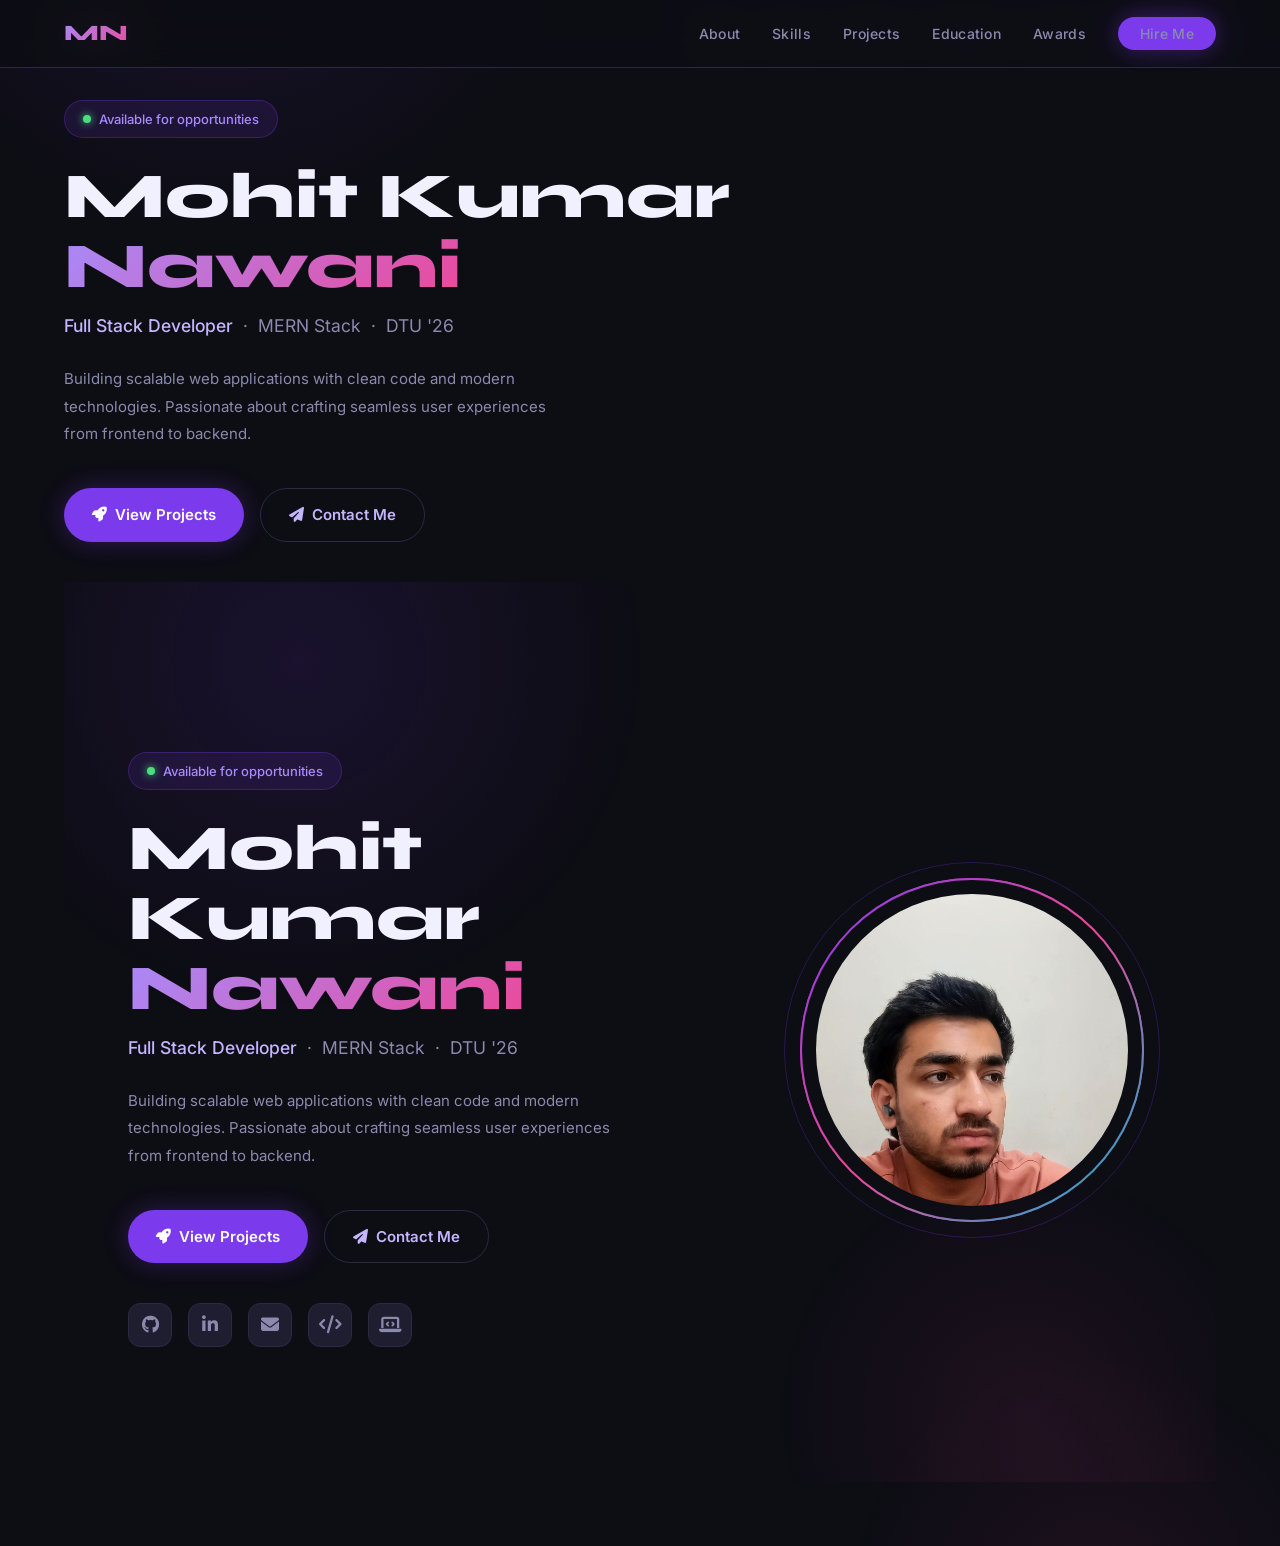
==== commit f8b8bf02: "Update index.html" ====
--- a/index.html
+++ b/index.html
@@ -1,269 +1,197 @@
 <!DOCTYPE html>
+
 <html lang="en">
+
 <head>
-    <meta charset="UTF-8"/>
-    <meta name="viewport" content="width=device-width, initial-scale=1.0"/>
-    <title>Mohit Kumar Nawani | Full Stack Developer</title>
-    <link rel="stylesheet" href="https://cdnjs.cloudflare.com/ajax/libs/font-awesome/6.4.0/css/all.min.css"/>
-    <link href="https://fonts.googleapis.com/css2?family=Syne:wght@400;500;600;700;800&family=Inter:wght@300;400;500;600&display=swap" rel="stylesheet"/>
-    <link rel="stylesheet" href="styles.css"/>
+
+<meta charset="UTF-8"/>
+
+<meta name="viewport" content="width=device-width, initial-scale=1.0"/>
+
+<title>Mohit Kumar Nawani | Full Stack Developer</title>
+
+<link rel="stylesheet" href="https://cdnjs.cloudflare.com/ajax/libs/font-awesome/6.4.0/css/all.min.css"/>
+
+<link href="https://fonts.googleapis.com/css2?family=Syne:wght@400;500;600;700;800&family=Inter:wght@300;400;500;600&display=swap" rel="stylesheet"/>
+
+<link rel="stylesheet" href="styles.css"/>
+
 </head>
+
 <body>
 
+
+
+<!-- NAV -->
+
 <nav>
-  <a class="nav-logo" href="#">MN</a>
-  <ul class="nav-links">
-    <li><a href="#about">About</a></li>
-    <li><a href="#skills">Skills</a></li>
-    <li><a href="#projects">Projects</a></li>
-    <li><a href="#education">Education</a></li>
-    <li><a href="#achievements">Awards</a></li>
-    <li><a href="#contact" class="nav-cta">Hire Me</a></li>
-  </ul>
+
+<a class="nav-logo" href="#">MN</a>
+
+<ul class="nav-links">
+
+<li><a href="#about">About</a></li>
+
+<li><a href="#skills">Skills</a></li>
+
+<li><a href="#projects">Projects</a></li>
+
+<li><a href="#education">Education</a></li>
+
+<li><a href="#achievements">Awards</a></li>
+
+<li><a href="#contact" class="nav-cta">Hire Me</a></li>
+
+</ul>
+
 </nav>
 
+
+
+<!-- HERO -->
+
 <div class="hero" id="home">
-  <div class="hero-left">
-    <div class="hero-badge"><span class="badge-dot"></span>Available for opportunities</div>
-    <h1 class="hero-title">Mohit Kumar<br><span>Nawani</span></h1>
-    <p class="hero-role"><b>Full Stack Developer</b> &nbsp;·&nbsp; MERN Stack &nbsp;·&nbsp; DTU '26</p>
-    <p class="hero-desc">Building scalable web applications with clean code and modern technologies. Passionate about crafting seamless user experiences from frontend to backend.</p>
-    <div class="hero-actions">
-      <a href="#projects" class="btn-primary"><i class="fas fa-rocket"></i> View Projects</a>
-      <a href="mailto:Mohitnawani10@gmail.com" class="btn-ghost"><i class="fas fa-paper-plane"></i> Contact Me</a>
-    </div>
-    <div class="hero-socials">
-      <a href="https://github.com/mohitnawani" target="_blank" class="soc" title="GitHub"><i class="fab fa-github"></i></a>
-      <a href="https://www.linkedin.com/in/mohit-nawani-2412a9262/" target="_blank" class="soc" title="LinkedIn"><i class="fab fa-linkedin-in"></i></a>
-      <a href="mailto:Mohitnawani10@gmail.com" class="soc" title="Email"><i class="fas fa-envelope"></i></a>
-      <a href="https://leetcode.com/mohitnawani" target="_blank" class="soc" title="LeetCode"><i class="fas fa-code"></i></a>
-      <a href="https://auth.geeksforgeeks.org/user/mohitnawani" target="_blank" class="soc" title="GFG"><i class="fas fa-laptop-code"></i></a>
-    </div>
-  </div>
-  <div class="hero-right">
-    <div class="photo-wrap">
-      <div class="photo-ring"></div>
-      <div class="photo-ring2"></div>
-      <div class="photo-inner">
-        <img src="[data-uri]" alt="Mohit Kumar Nawani"/>
-          <div class="about-img-overlay"></div>
-        </div>
-        <div class="about-corner"><div style="font-size:11px;opacity:0.8;">Currently</div><div>Open to Work</div></div>
-      </div>
-      <div>
-        <p class="section-sub" style="margin-bottom:1rem;">I'm a final-year B.Tech student at Delhi Technological University, blending Civil Engineering with a deep passion for full-stack development. I specialize in the MERN stack, building production-ready web applications with clean, efficient code.</p>
-        <p style="font-size:15px;color:var(--muted);line-height:1.85;margin-bottom:1.5rem;">I enjoy turning complex problems into elegant solutions — from designing intuitive frontends with React and Tailwind CSS to building robust RESTful APIs with JWT authentication. Beyond coding, I'm an active member of SCEE and Society of Robotics at DTU.</p>
-        <div class="about-facts">
-          <div class="fact"><i class="fas fa-graduation-cap"></i><span class="fact-text"><b>Delhi Technological University</b> — B.Tech Civil Engineering (2022–2026)</span></div>
-          <div class="fact"><i class="fas fa-map-marker-alt"></i><span class="fact-text"><b>Based in</b> Delhi, India</span></div>
-          <div class="fact"><i class="fas fa-envelope"></i><span class="fact-text"><b>Email:</b> Mohitnawani10@gmail.com</span></div>
-          <div class="fact"><i class="fas fa-phone"></i><span class="fact-text"><b>Phone:</b> +91 9667419768</span></div>
-        </div>
-      </div>
-    </div>
-  </div>
-</section>
 
-<section id="skills">
-  <div class="section-inner">
-    <div class="section-eyebrow">What I work with</div>
-    <h2 class="section-h">Skills & Technologies</h2>
-    <div class="skills-layout reveal">
-      <div>
-        <div class="skill-icons-grid">
-          <div class="ski"><i class="fab fa-html5" style="color:#e34f26;"></i><span>HTML5</span></div>
-          <div class="ski"><i class="fab fa-css3-alt" style="color:#264de4;"></i><span>CSS3</span></div>
-          <div class="ski"><i class="fab fa-js" style="color:#f7df1e;"></i><span>JavaScript</span></div>
-          <div class="ski"><i class="fab fa-react" style="color:#61dafb;"></i><span>React.js</span></div>
-          <div class="ski"><i class="fab fa-node" style="color:#339933;"></i><span>Node.js</span></div>
-          <div class="ski"><i class="fas fa-server" style="color:#8b5cf6;"></i><span>Express.js</span></div>
-          <div class="ski"><i class="fas fa-database" style="color:#4db33d;"></i><span>MongoDB</span></div>
-          <div class="ski"><i class="fas fa-database" style="color:#336791;"></i><span>MySQL</span></div>
-          <div class="ski"><i class="fab fa-git-alt" style="color:#f05032;"></i><span>Git</span></div>
-          <div class="ski"><i class="fab fa-github" style="color:#a78bfa;"></i><span>GitHub</span></div>
-          <div class="ski"><i class="fas fa-wind" style="color:#06b6d4;"></i><span>Tailwind</span></div>
-          <div class="ski"><i class="fas fa-lock" style="color:#f59e0b;"></i><span>JWT Auth</span></div>
-        </div>
-        <div class="skill-bullets">
-          <div class="sb">Build highly interactive frontends with React.js and Tailwind CSS 4</div>
-          <div class="sb">Develop RESTful APIs with Node.js, Express.js and JWT authentication</div>
-          <div class="sb">Design MongoDB schemas for complex, scalable data relationships</div>
-          <div class="sb">Competitive programming on LeetCode and GeeksforGeeks (100+ problems)</div>
-        </div>
-      </div>
-      <div class="prof-card">
-        <div class="prof-title">Proficiency</div>
-        <div class="pbar"><div class="pbar-top"><span>Frontend / UI</span><span>85%</span></div><div class="pbar-track"><div class="pbar-fill" style="width:85%;"></div></div></div>
-        <div class="pbar"><div class="pbar-top"><span>Backend / APIs</span><span>75%</span></div><div class="pbar-track"><div class="pbar-fill" style="width:75%;"></div></div></div>
-        <div class="pbar"><div class="pbar-top"><span>Database Design</span><span>70%</span></div><div class="pbar-track"><div class="pbar-fill" style="width:70%;"></div></div></div>
-        <div class="pbar"><div class="pbar-top"><span>Problem Solving</span><span>80%</span></div><div class="pbar-track"><div class="pbar-fill" style="width:80%;"></div></div></div>
-        <div class="pbar"><div class="pbar-top"><span>C++ / DSA</span><span>72%</span></div><div class="pbar-track"><div class="pbar-fill" style="width:72%;"></div></div></div>
-      </div>
-    </div>
-  </div>
-</section>
+<div class="hero-left">
 
-<section id="projects" class="alt">
-  <div class="section-inner">
-    <div class="section-eyebrow">What I've built</div>
-    <h2 class="section-h">Projects</h2>
-    <p class="section-sub">Real-world applications built with modern technologies and deployed live.</p>
-    <div class="proj-grid reveal">
-      <div class="proj-card">
-        <div class="proj-accent"></div>
-        <div class="proj-body">
-          <div class="proj-header">
-            <div class="proj-title">⚙️ CodeNexus</div>
-            <div class="proj-links-row"><a href="https://github.com/mohitnawani" target="_blank" class="proj-lnk"><i class="fab fa-github"></i></a></div>
-          </div>
-          <span class="ptag wip" style="align-self:flex-start;">🚧 In Progress — 2026</span>
-          <p class="proj-desc">Full-stack MERN coding platform with RESTful APIs, JWT authentication, and role-based access control. Integrated Judge0 API for real-time code compilation across multiple languages.</p>
-          <div class="proj-tags"><span class="ptag">MongoDB</span><span class="ptag">Express.js</span><span class="ptag">React.js</span><span class="ptag">Node.js</span><span class="ptag">JWT</span><span class="ptag">Judge0 API</span></div>
-        </div>
-      </div>
-      <div class="proj-card">
-        <div class="proj-accent teal"></div>
-        <div class="proj-body">
-          <div class="proj-header">
-            <div class="proj-title">🛒 React Shopping Cart</div>
-            <div class="proj-links-row">
-              <a href="https://e-commerce-shopping-cart-jade-psi.vercel.app/" target="_blank" class="proj-lnk"><i class="fas fa-external-link-alt"></i></a>
-              <a href="https://github.com/mohitnawani/E-_Commerce_Shopping_Cart" target="_blank" class="proj-lnk"><i class="fab fa-github"></i></a>
-            </div>
-          </div>
-          <p class="proj-desc">Single-page e-commerce storefront with product gallery, search & category filters, cart management, quantity updates, and live ₹ price calculation. Toast notifications, checkout flow, order confirmation.</p>
-          <div class="proj-tags"><span class="ptag">React 19</span><span class="ptag">Vite 7</span><span class="ptag">Tailwind CSS 4</span><span class="ptag">Context API</span></div>
-        </div>
-      </div>
-      <div class="proj-card">
-        <div class="proj-accent amber"></div>
-        <div class="proj-body">
-          <div class="proj-header">
-            <div class="proj-title">🍔 Swiggy Clone</div>
-            <div class="proj-links-row">
-              <a href="https://swiggy-clone-theta-sable.vercel.app/" target="_blank" class="proj-lnk"><i class="fas fa-external-link-alt"></i></a>
-              <a href="https://github.com/mohitnawani/swiggy-clone-" target="_blank" class="proj-lnk"><i class="fab fa-github"></i></a>
-            </div>
-          </div>
-          <p class="proj-desc">Frontend clone of the Swiggy food delivery platform, replicating the core UI, restaurant listings, menu browsing, and fully responsive layout with PostCSS styling.</p>
-          <div class="proj-tags"><span class="ptag">HTML</span><span class="ptag">CSS</span><span class="ptag">JavaScript</span><span class="ptag">PostCSS</span></div>
-        </div>
-      </div>
-    </div>
-  </div>
-</section>
+<div class="hero-badge"><span class="badge-dot"></span>Available for opportunities</div>
 
-<section id="education">
-  <div class="section-inner">
-    <div class="section-eyebrow">Academic background</div>
-    <h2 class="section-h">Education</h2>
-    <div class="edu-list reveal">
-      <div class="edu-card">
-        <div class="edu-dot">DTU</div>
-        <div>
-          <div class="edu-name">Delhi Technological University</div>
-          <div class="edu-deg">B.Tech in Civil Engineering</div>
-          <div class="edu-meta">2022 – 2026 · New Delhi, India</div>
-          <div class="edu-desc">Core Member of Society of Civil & Environmental Engineering (SCEE) and Society of Robotics (SR DTU).</div>
-        </div>
-      </div>
-      <div class="edu-card">
-        <div class="edu-dot" style="background:linear-gradient(135deg,#06b6d4,#22d3ee);">XII</div>
-        <div>
-          <div class="edu-name">Navyug School, Peshwa Road</div>
-          <div class="edu-deg">CBSE — Class XII</div>
-          <div class="edu-meta">2021 · New Delhi, India</div>
-        </div>
-      </div>
-      <div class="edu-card">
-        <div class="edu-dot" style="background:linear-gradient(135deg,#ec4899,#f472b6);">X</div>
-        <div>
-          <div class="edu-name">Navyug School, Peshwa Road</div>
-          <div class="edu-deg">CBSE — Class X</div>
-          <div class="edu-meta">2019 · New Delhi, India</div>
-          <div class="edu-desc">2-time rank holder in Inter-NDMC School Science Talent Examinations.</div>
-        </div>
-      </div>
-    </div>
-  </div>
-</section>
+<h1 class="hero-title">Mohit Kumar<br><span>Nawani</span></h1>
 
-<section id="experience" class="alt">
-  <div class="section-inner">
-    <div class="section-eyebrow">Positions of responsibility</div>
-    <h2 class="section-h">Experience</h2>
-    <div class="exp-list reveal">
-      <div class="exp-card">
-        <div class="exp-head">
-          <div class="exp-ico">SC</div>
-          <div><div class="exp-role">Core Member</div><div class="exp-company">Society of Civil and Environmental Engineering (SCEE), DTU</div></div>
-        </div>
-        <div class="exp-body">
-          <ul class="exp-bullets">
-            <li>Planned and coordinated civil & environmental engineering events, workshops, and technical activities.</li>
-            <li>Collaborated with students and industry professionals to promote technical learning.</li>
-          </ul>
-        </div>
-      </div>
-      <div class="exp-card">
-        <div class="exp-head" style="background:linear-gradient(135deg,rgba(6,182,212,0.15),rgba(34,211,238,0.05));">
-          <div class="exp-ico" style="background:#06b6d4;">SR</div>
-          <div><div class="exp-role">Core Member</div><div class="exp-company">Society of Robotics (SR DTU), Delhi Technological University</div></div>
-        </div>
-        <div class="exp-body">
-          <ul class="exp-bullets">
-            <li>Organized robotics workshops and competitions to enhance hands-on technical skills among students.</li>
-            <li>Supported student engagement and knowledge-sharing initiatives across the department.</li>
-          </ul>
-        </div>
-      </div>
-    </div>
-  </div>
-</section>
+<p class="hero-role"><b>Full Stack Developer</b> &nbsp;·&nbsp; MERN Stack &nbsp;·&nbsp; DTU '26</p>
 
-<section id="achievements">
-  <div class="section-inner">
-    <div class="section-eyebrow">Recognition</div>
-    <h2 class="section-h">Achievements 🏆</h2>
-    <div class="ach-grid reveal">
-      <div class="ach-card"><span class="ach-icon">⚡</span><div class="ach-title">LeetCode — 100+ Problems</div><div class="ach-desc">Solved 100+ Easy/Medium/Hard problems. Earned the 50-Day Consistency Badge. Ranked in top 78% globally.</div></div>
-      <div class="ach-card"><span class="ach-icon">🎯</span><div class="ach-title">GFG — AIR 1,873 in C++</div><div class="ach-desc">123+ problems solved, Coding Score 415, All-India Rank 1,873 on GeeksforGeeks platform.</div></div>
-      <div class="ach-card"><span class="ach-icon">🏅</span><div class="ach-title">DKM Volunteer Certificate</div><div class="ach-desc">Certificate of volunteering in the DKM program as a mentor, contributing to student growth.</div></div>
-      <div class="ach-card"><span class="ach-icon">🔬</span><div class="ach-title">Science Talent — 2× Rank</div><div class="ach-desc">2-time Rank Holder in Inter-NDMC School Science Talent Examinations, competing city-wide.</div></div>
-    </div>
-  </div>
-</section>
+<p class="hero-desc">Building scalable web applications with clean code and modern technologies. Passionate about crafting seamless user experiences from frontend to backend.</p>
 
-<section id="contact" class="alt">
-  <div class="section-inner">
-    <div class="section-eyebrow">Get in touch</div>
-    <h2 class="section-h">Contact Me</h2>
-    <p class="section-sub">Open to full-time roles, internships, and exciting projects. Let's build something together!</p>
-    <div class="contact-wrap reveal">
-      <div class="contact-items">
-        <a href="mailto:Mohitnawani10@gmail.com" class="contact-item"><div class="ci-ico"><i class="fas fa-envelope"></i></div><div><div class="ci-label">Email</div><div class="ci-val">Mohitnawani10@gmail.com</div></div></a>
-        <a href="tel:+919667419768" class="contact-item"><div class="ci-ico"><i class="fas fa-phone"></i></div><div><div class="ci-label">Phone</div><div class="ci-val">+91 9667419768</div></div></a>
-        <a href="https://github.com/mohitnawani" target="_blank" class="contact-item"><div class="ci-ico"><i class="fab fa-github"></i></div><div><div class="ci-label">GitHub</div><div class="ci-val">github.com/mohitnawani</div></div></a>
-        <a href="https://www.linkedin.com/in/mohit-nawani-2412a9262/" target="_blank" class="contact-item"><div class="ci-ico"><i class="fab fa-linkedin"></i></div><div><div class="ci-label">LinkedIn</div><div class="ci-val">linkedin.com/in/mohitnawani</div></div></a>
-        <div class="contact-item" style="cursor:default;"><div class="ci-ico"><i class="fas fa-map-marker-alt"></i></div><div><div class="ci-label">Location</div><div class="ci-val">Delhi, India</div></div></div>
-      </div>
-      <div class="contact-cta">
-        <div class="cta-title">Let's Build Something Great</div>
-        <div class="cta-sub">I'm always excited about new opportunities and interesting challenges. Whether it's a full-time role, internship, or a cool side project — drop me a message!</div>
-        <a href="mailto:Mohitnawani10@gmail.com" class="btn-primary" style="width:100%;justify-content:center;display:flex;"><i class="fas fa-paper-plane"></i> Say Hello</a>
-      </div>
-    </div>
-  </div>
-</section>
+<div class="hero-actions">
 
-<footer>
-  <p>Designed & built by <span>Mohit Kumar Nawani</span> &nbsp;·&nbsp; 2026 &nbsp;·&nbsp; Delhi, India</p>
-</footer>
+<a href="#projects" class="btn-primary"><i class="fas fa-rocket"></i> View Projects</a>
 
-<button class="top-btn" id="topBtn" onclick="window.scrollTo({top:0,behavior:'smooth'})">
-  <i class="fas fa-arrow-up"></i>
-</button>
+<a href="mailto:Mohitnawani10@gmail.com" class="btn-ghost"><i class="fas fa-paper-plane"></i> Contact Me</a>
 
-<script src="script.js"></script>
-</body>
-</html>
+</div>
+<!DOCTYPE html>
+
+<html lang="en">
+
+<head>
+
+<meta charset="UTF-8"/>
+
+<meta name="viewport" content="width=device-width, initial-scale=1.0"/>
+
+<title>Mohit Kumar Nawani | Full Stack Developer</title>
+
+<link rel="stylesheet" href="https://cdnjs.cloudflare.com/ajax/libs/font-awesome/6.4.0/css/all.min.css"/>
+
+<link href="https://fonts.googleapis.com/css2?family=Syne:wght@400;500;600;700;800&family=Inter:wght@300;400;500;600&display=swap" rel="stylesheet"/>
+
+<link rel="stylesheet" href="styles.css"/>
+
+</head>
+
+<body>
+
+
+
+<!-- NAV -->
+
+<nav>
+
+<a class="nav-logo" href="#">MN</a>
+
+<ul class="nav-links">
+
+<li><a href="#about">About</a></li>
+
+<li><a href="#skills">Skills</a></li>
+
+<li><a href="#projects">Projects</a></li>
+
+<li><a href="#education">Education</a></li>
+
+<li><a href="#achievements">Awards</a></li>
+
+<li><a href="#contact" class="nav-cta">Hire Me</a></li>
+
+</ul>
+
+</nav>
+
+
+
+<!-- HERO -->
+
+<div class="hero" id="home">
+
+<div class="hero-left">
+
+<div class="hero-badge"><span class="badge-dot"></span>Available for opportunities</div>
+
+<h1 class="hero-title">Mohit Kumar<br><span>Nawani</span></h1>
+
+<p class="hero-role"><b>Full Stack Developer</b> &nbsp;·&nbsp; MERN Stack &nbsp;·&nbsp; DTU '26</p>
+
+<p class="hero-desc">Building scalable web applications with clean code and modern technologies. Passionate about crafting seamless user experiences from frontend to backend.</p>
+
+<div class="hero-actions">
+
+<a href="#projects" class="btn-primary"><i class="fas fa-rocket"></i> View Projects</a>
+
+<a href="mailto:Mohitnawani10@gmail.com" class="btn-ghost"><i class="fas fa-paper-plane"></i> Contact Me</a>
+
+</div>
+
+<div class="hero-socials">
+
+<a href="https://github.com/mohitnawani" target="_blank" class="soc" title="GitHub"><i class="fab fa-github"></i></a>
+
+<a href="https://www.linkedin.com/in/mohit-nawani-2412a9262/" target="_blank" class="soc" title="LinkedIn"><i class="fab fa-linkedin-in"></i></a>
+
+<a href="mailto:Mohitnawani10@gmail.com" class="soc" title="Email"><i class="fas fa-envelope"></i></a>
+
+<a href="https://leetcode.com/mohitnawani" target="_blank" class="soc" title="LeetCode"><i class="fas fa-code"></i></a>
+
+<a href="https://auth.geeksforgeeks.org/user/mohitnawani" target="_blank" class="soc" title="GFG"><i class="fas fa-laptop-code"></i></a>
+
+</div>
+
+</div>
+
+<div class="hero-right">
+
+<div class="photo-wrap">
+
+<div class="photo-ring"></div>
+
+<div class="photo-ring2"></div>
+
+<div class="photo-inner">
+
+<img src="[data-uri]" alt="Mohit Kumar Nawani"/>
+<div class="hero-socials">
+
+<a href="https://github.com/mohitnawani" target="_blank" class="soc" title="GitHub"><i class="fab fa-github"></i></a>
+
+<a href="https://www.linkedin.com/in/mohit-nawani-2412a9262/" target="_blank" class="soc" title="LinkedIn"><i class="fab fa-linkedin-in"></i></a>
+
+<a href="mailto:Mohitnawani10@gmail.com" class="soc" title="Email"><i class="fas fa-envelope"></i></a>
+
+<a href="https://leetcode.com/mohitnawani" target="_blank" class="soc" title="LeetCode"><i class="fas fa-code"></i></a>
+
+<a href="https://auth.geeksforgeeks.org/user/mohitnawani" target="_blank" class="soc" title="GFG"><i class="fas fa-laptop-code"></i></a>
+
+</div>
+
+</div>
+
+<div class="hero-right">
+
+<div class="photo-wrap">
+
+<div class="photo-ring"></div>
+
+<div class="photo-ring2"></div>
+
+<div class="photo-inner">
+
+<img src="[data-uri]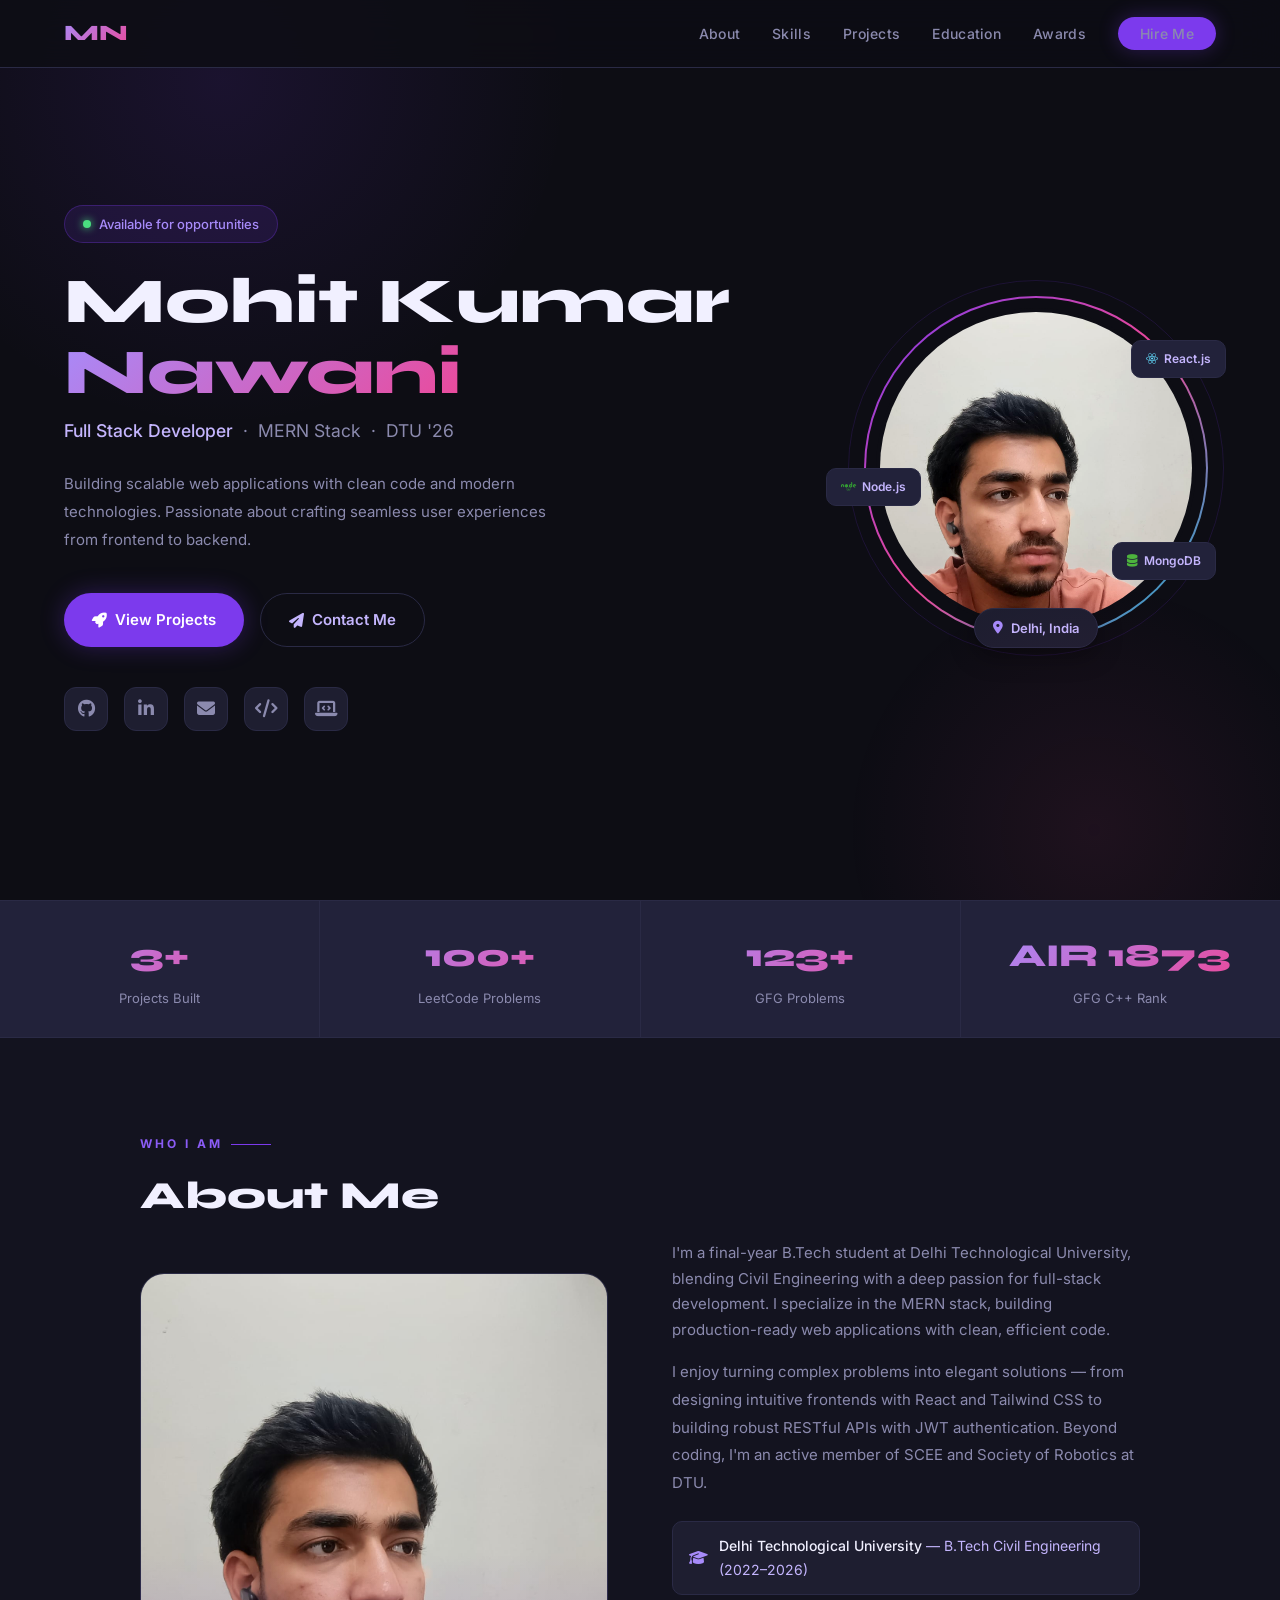
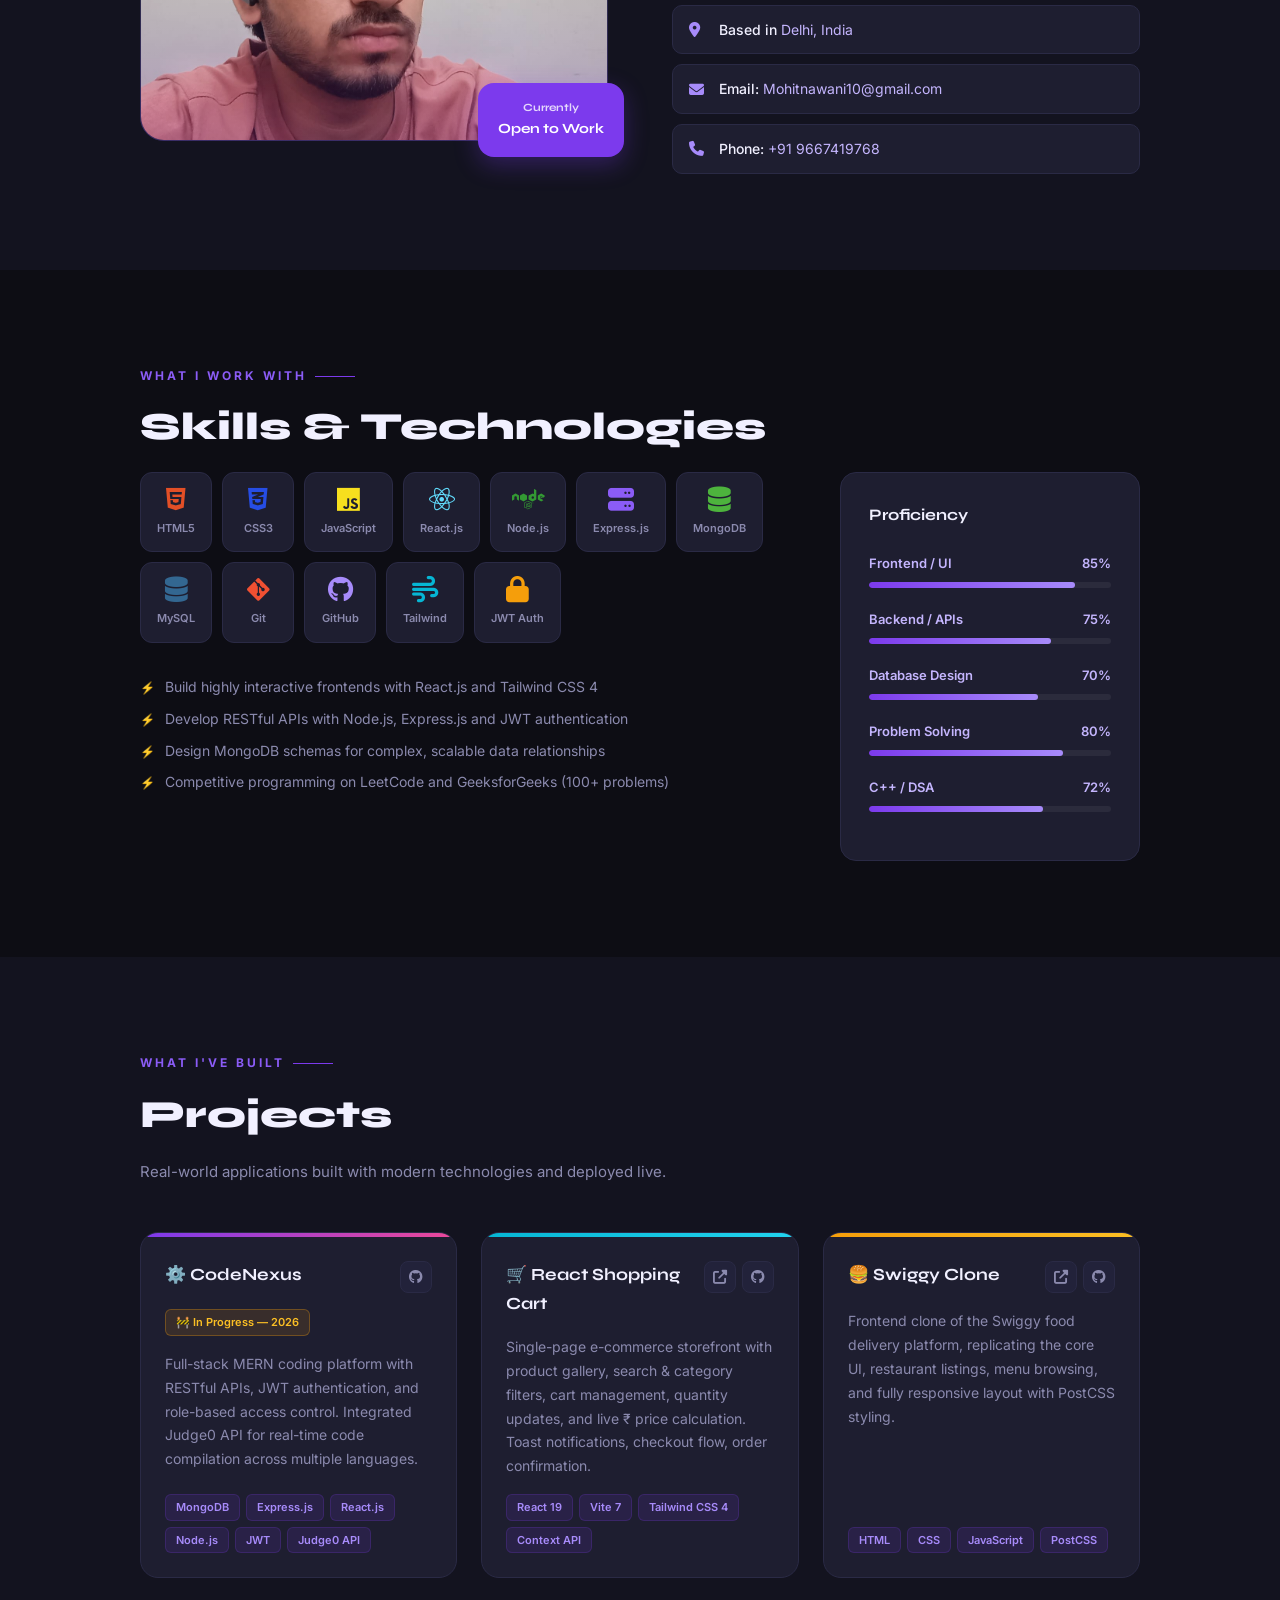
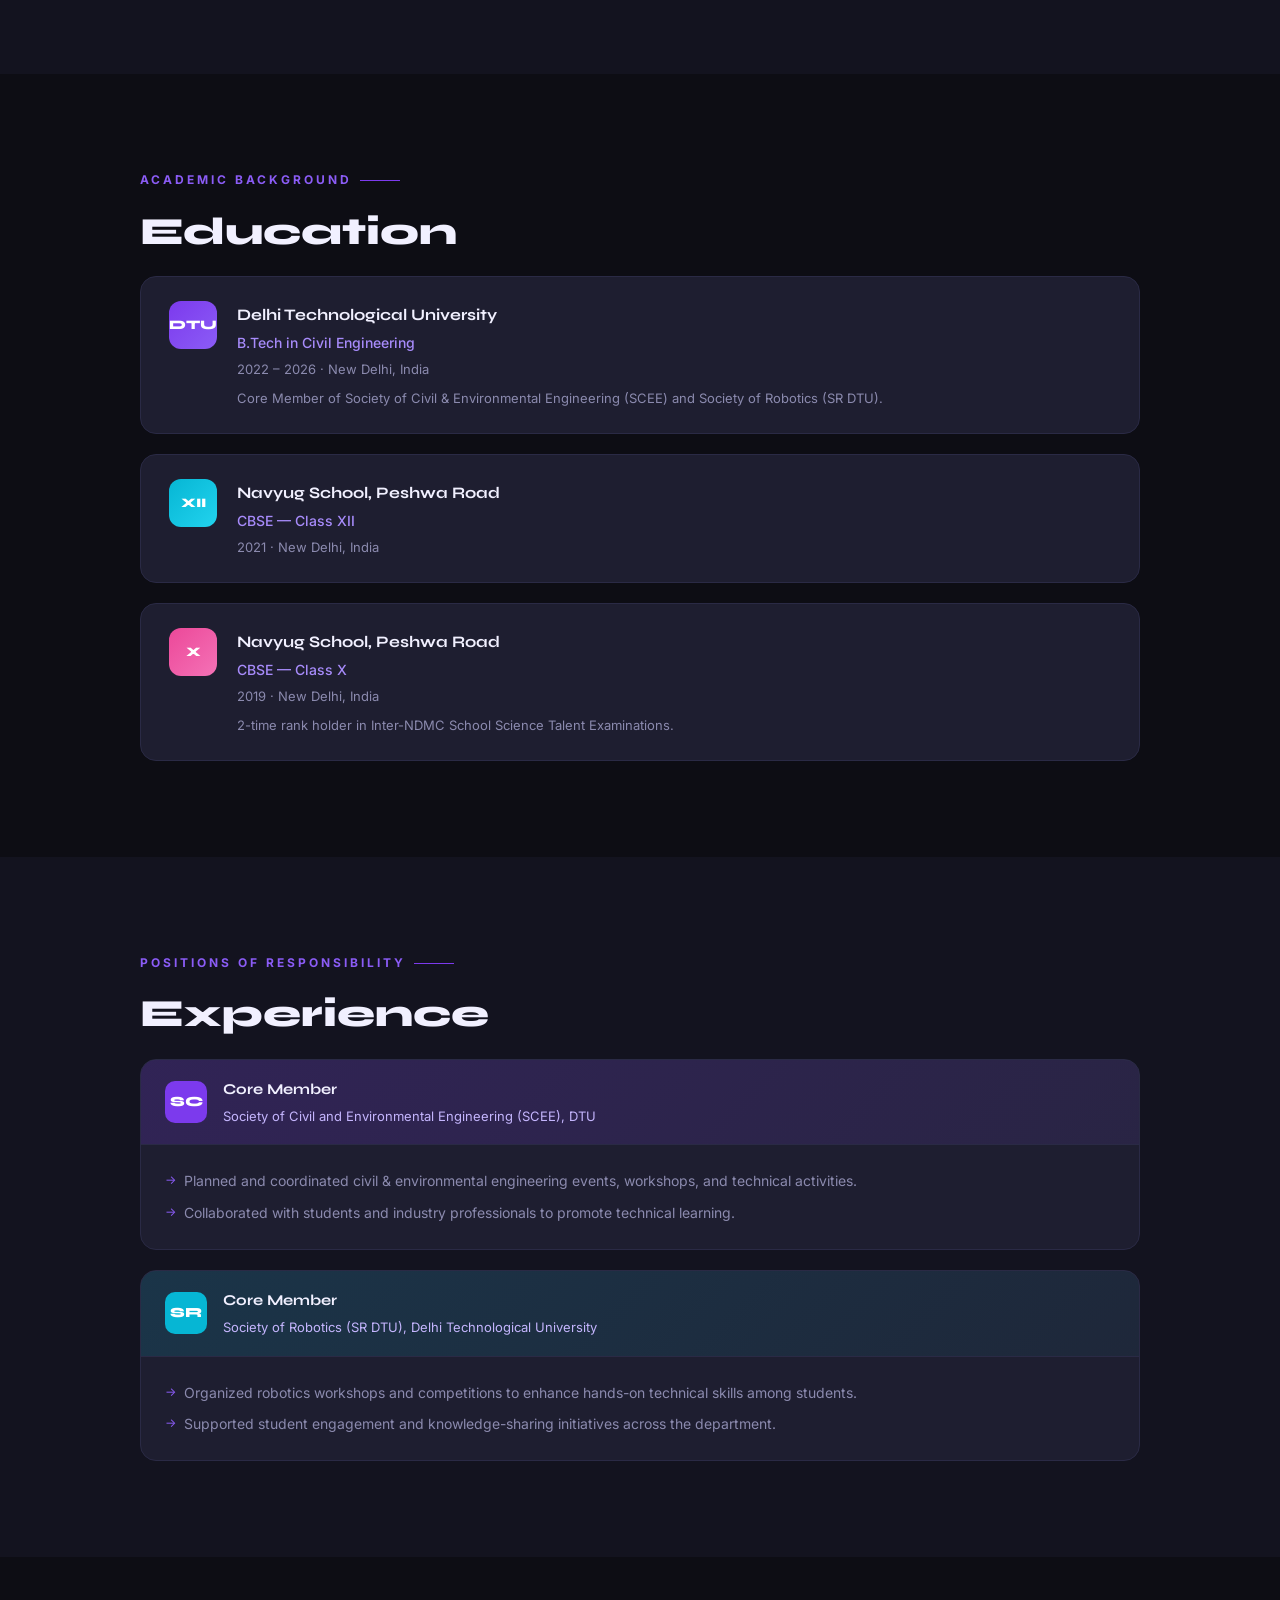
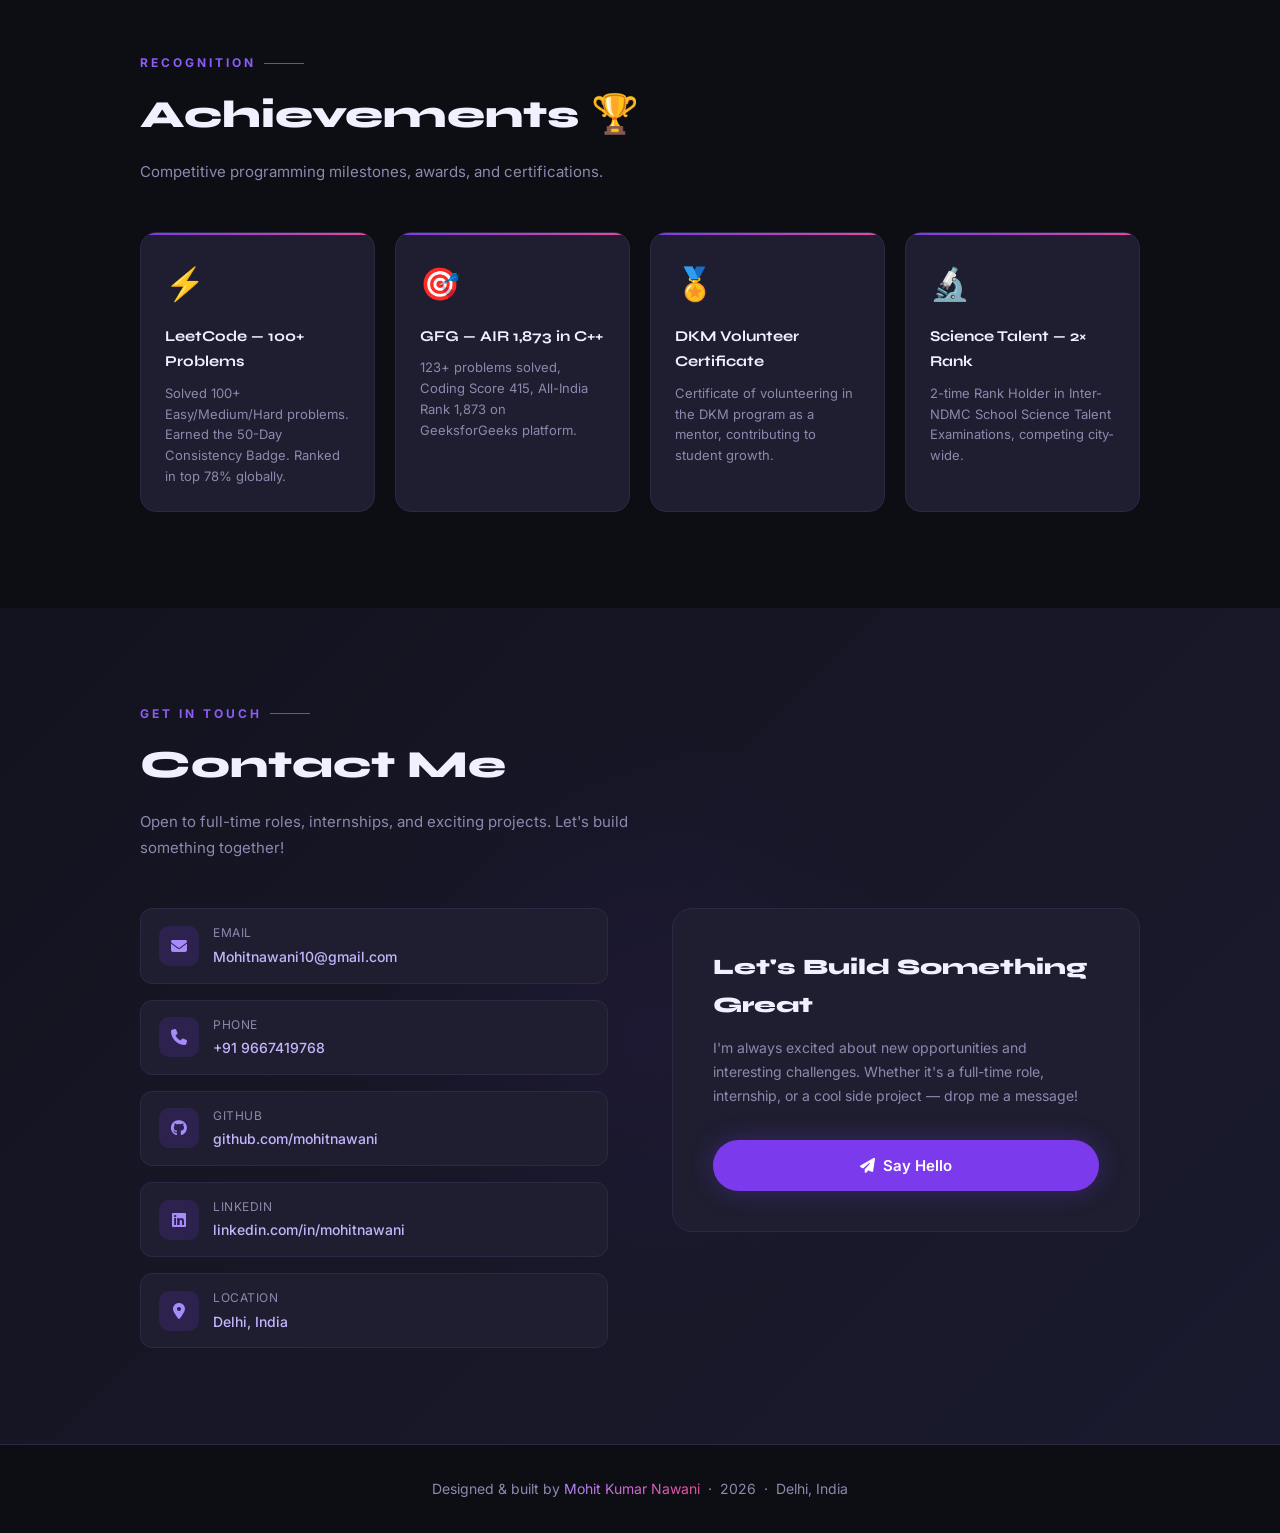
==== commit 0c3fcf5c: "Add files via upload" ====
--- a/index.html
+++ b/index.html
@@ -1,197 +1,306 @@
 <!DOCTYPE html>
-
 <html lang="en">
-
 <head>
-
 <meta charset="UTF-8"/>
-
 <meta name="viewport" content="width=device-width, initial-scale=1.0"/>
-
 <title>Mohit Kumar Nawani | Full Stack Developer</title>
-
 <link rel="stylesheet" href="https://cdnjs.cloudflare.com/ajax/libs/font-awesome/6.4.0/css/all.min.css"/>
-
 <link href="https://fonts.googleapis.com/css2?family=Syne:wght@400;500;600;700;800&family=Inter:wght@300;400;500;600&display=swap" rel="stylesheet"/>
-
 <link rel="stylesheet" href="styles.css"/>
-
 </head>
-
 <body>
 
-
-
 <!-- NAV -->
-
 <nav>
-
-<a class="nav-logo" href="#">MN</a>
-
-<ul class="nav-links">
-
-<li><a href="#about">About</a></li>
-
-<li><a href="#skills">Skills</a></li>
-
-<li><a href="#projects">Projects</a></li>
-
-<li><a href="#education">Education</a></li>
-
-<li><a href="#achievements">Awards</a></li>
-
-<li><a href="#contact" class="nav-cta">Hire Me</a></li>
-
-</ul>
-
+  <a class="nav-logo" href="#">MN</a>
+  <ul class="nav-links">
+    <li><a href="#about">About</a></li>
+    <li><a href="#skills">Skills</a></li>
+    <li><a href="#projects">Projects</a></li>
+    <li><a href="#education">Education</a></li>
+    <li><a href="#achievements">Awards</a></li>
+    <li><a href="#contact" class="nav-cta">Hire Me</a></li>
+  </ul>
 </nav>
 
-
-
 <!-- HERO -->
-
 <div class="hero" id="home">
-
-<div class="hero-left">
-
-<div class="hero-badge"><span class="badge-dot"></span>Available for opportunities</div>
-
-<h1 class="hero-title">Mohit Kumar<br><span>Nawani</span></h1>
-
-<p class="hero-role"><b>Full Stack Developer</b> &nbsp;·&nbsp; MERN Stack &nbsp;·&nbsp; DTU '26</p>
-
-<p class="hero-desc">Building scalable web applications with clean code and modern technologies. Passionate about crafting seamless user experiences from frontend to backend.</p>
-
-<div class="hero-actions">
-
-<a href="#projects" class="btn-primary"><i class="fas fa-rocket"></i> View Projects</a>
-
-<a href="mailto:Mohitnawani10@gmail.com" class="btn-ghost"><i class="fas fa-paper-plane"></i> Contact Me</a>
-
+  <div class="hero-left">
+    <div class="hero-badge"><span class="badge-dot"></span>Available for opportunities</div>
+    <h1 class="hero-title">Mohit Kumar<br><span>Nawani</span></h1>
+    <p class="hero-role"><b>Full Stack Developer</b> &nbsp;·&nbsp; MERN Stack &nbsp;·&nbsp; DTU '26</p>
+    <p class="hero-desc">Building scalable web applications with clean code and modern technologies. Passionate about crafting seamless user experiences from frontend to backend.</p>
+    <div class="hero-actions">
+      <a href="#projects" class="btn-primary"><i class="fas fa-rocket"></i> View Projects</a>
+      <a href="mailto:Mohitnawani10@gmail.com" class="btn-ghost"><i class="fas fa-paper-plane"></i> Contact Me</a>
+    </div>
+    <div class="hero-socials">
+      <a href="https://github.com/mohitnawani" target="_blank" class="soc" title="GitHub"><i class="fab fa-github"></i></a>
+      <a href="https://linkedin.com/in/mohitnawani" target="_blank" class="soc" title="LinkedIn"><i class="fab fa-linkedin-in"></i></a>
+      <a href="mailto:Mohitnawani10@gmail.com" class="soc" title="Email"><i class="fas fa-envelope"></i></a>
+      <a href="https://leetcode.com/mohitnawani" target="_blank" class="soc" title="LeetCode"><i class="fas fa-code"></i></a>
+      <a href="https://auth.geeksforgeeks.org/user/mohitnawani" target="_blank" class="soc" title="GFG"><i class="fas fa-laptop-code"></i></a>
+    </div>
+  </div>
+  <div class="hero-right">
+    <div class="photo-wrap">
+      <div class="photo-ring"></div>
+      <div class="photo-ring2"></div>
+      <div class="photo-inner">
+        <img src="[data-uri]" alt="Mohit Kumar Nawani"/>
+      </div>
+      <div class="tech-float tf1"><i class="fab fa-react" style="color:#61dafb;"></i> React.js</div>
+      <div class="tech-float tf2"><i class="fab fa-node" style="color:#339933;"></i> Node.js</div>
+      <div class="tech-float tf3"><i class="fas fa-database" style="color:#4db33d;"></i> MongoDB</div>
+      <div class="photo-tag"><i class="fas fa-map-marker-alt"></i> Delhi, India</div>
+    </div>
+  </div>
 </div>
-<!DOCTYPE html>
-
-<html lang="en">
-
-<head>
-
-<meta charset="UTF-8"/>
-
-<meta name="viewport" content="width=device-width, initial-scale=1.0"/>
-
-<title>Mohit Kumar Nawani | Full Stack Developer</title>
-
-<link rel="stylesheet" href="https://cdnjs.cloudflare.com/ajax/libs/font-awesome/6.4.0/css/all.min.css"/>
-
-<link href="https://fonts.googleapis.com/css2?family=Syne:wght@400;500;600;700;800&family=Inter:wght@300;400;500;600&display=swap" rel="stylesheet"/>
-
-<link rel="stylesheet" href="styles.css"/>
-
-</head>
-
-<body>
-
-
-
-<!-- NAV -->
-
-<nav>
-
-<a class="nav-logo" href="#">MN</a>
-
-<ul class="nav-links">
-
-<li><a href="#about">About</a></li>
-
-<li><a href="#skills">Skills</a></li>
-
-<li><a href="#projects">Projects</a></li>
-
-<li><a href="#education">Education</a></li>
-
-<li><a href="#achievements">Awards</a></li>
-
-<li><a href="#contact" class="nav-cta">Hire Me</a></li>
-
-</ul>
-
-</nav>
-
-
-
-<!-- HERO -->
-
-<div class="hero" id="home">
-
-<div class="hero-left">
-
-<div class="hero-badge"><span class="badge-dot"></span>Available for opportunities</div>
-
-<h1 class="hero-title">Mohit Kumar<br><span>Nawani</span></h1>
-
-<p class="hero-role"><b>Full Stack Developer</b> &nbsp;·&nbsp; MERN Stack &nbsp;·&nbsp; DTU '26</p>
-
-<p class="hero-desc">Building scalable web applications with clean code and modern technologies. Passionate about crafting seamless user experiences from frontend to backend.</p>
-
-<div class="hero-actions">
-
-<a href="#projects" class="btn-primary"><i class="fas fa-rocket"></i> View Projects</a>
-
-<a href="mailto:Mohitnawani10@gmail.com" class="btn-ghost"><i class="fas fa-paper-plane"></i> Contact Me</a>
-
+
+<!-- STATS -->
+<div class="stats reveal">
+  <div class="stat"><span class="stat-num">3+</span><div class="stat-label">Projects Built</div></div>
+  <div class="stat"><span class="stat-num">100+</span><div class="stat-label">LeetCode Problems</div></div>
+  <div class="stat"><span class="stat-num">123+</span><div class="stat-label">GFG Problems</div></div>
+  <div class="stat"><span class="stat-num">AIR 1,873</span><div class="stat-label">GFG C++ Rank</div></div>
 </div>
 
-<div class="hero-socials">
-
-<a href="https://github.com/mohitnawani" target="_blank" class="soc" title="GitHub"><i class="fab fa-github"></i></a>
-
-<a href="https://www.linkedin.com/in/mohit-nawani-2412a9262/" target="_blank" class="soc" title="LinkedIn"><i class="fab fa-linkedin-in"></i></a>
-
-<a href="mailto:Mohitnawani10@gmail.com" class="soc" title="Email"><i class="fas fa-envelope"></i></a>
-
-<a href="https://leetcode.com/mohitnawani" target="_blank" class="soc" title="LeetCode"><i class="fas fa-code"></i></a>
-
-<a href="https://auth.geeksforgeeks.org/user/mohitnawani" target="_blank" class="soc" title="GFG"><i class="fas fa-laptop-code"></i></a>
-
-</div>
-
-</div>
-
-<div class="hero-right">
-
-<div class="photo-wrap">
-
-<div class="photo-ring"></div>
-
-<div class="photo-ring2"></div>
-
-<div class="photo-inner">
-
-<img src="[data-uri]" alt="Mohit Kumar Nawani"/>
-<div class="hero-socials">
-
-<a href="https://github.com/mohitnawani" target="_blank" class="soc" title="GitHub"><i class="fab fa-github"></i></a>
-
-<a href="https://www.linkedin.com/in/mohit-nawani-2412a9262/" target="_blank" class="soc" title="LinkedIn"><i class="fab fa-linkedin-in"></i></a>
-
-<a href="mailto:Mohitnawani10@gmail.com" class="soc" title="Email"><i class="fas fa-envelope"></i></a>
-
-<a href="https://leetcode.com/mohitnawani" target="_blank" class="soc" title="LeetCode"><i class="fas fa-code"></i></a>
-
-<a href="https://auth.geeksforgeeks.org/user/mohitnawani" target="_blank" class="soc" title="GFG"><i class="fas fa-laptop-code"></i></a>
-
-</div>
-
-</div>
-
-<div class="hero-right">
-
-<div class="photo-wrap">
-
-<div class="photo-ring"></div>
-
-<div class="photo-ring2"></div>
-
-<div class="photo-inner">
-
-<img src="[data-uri]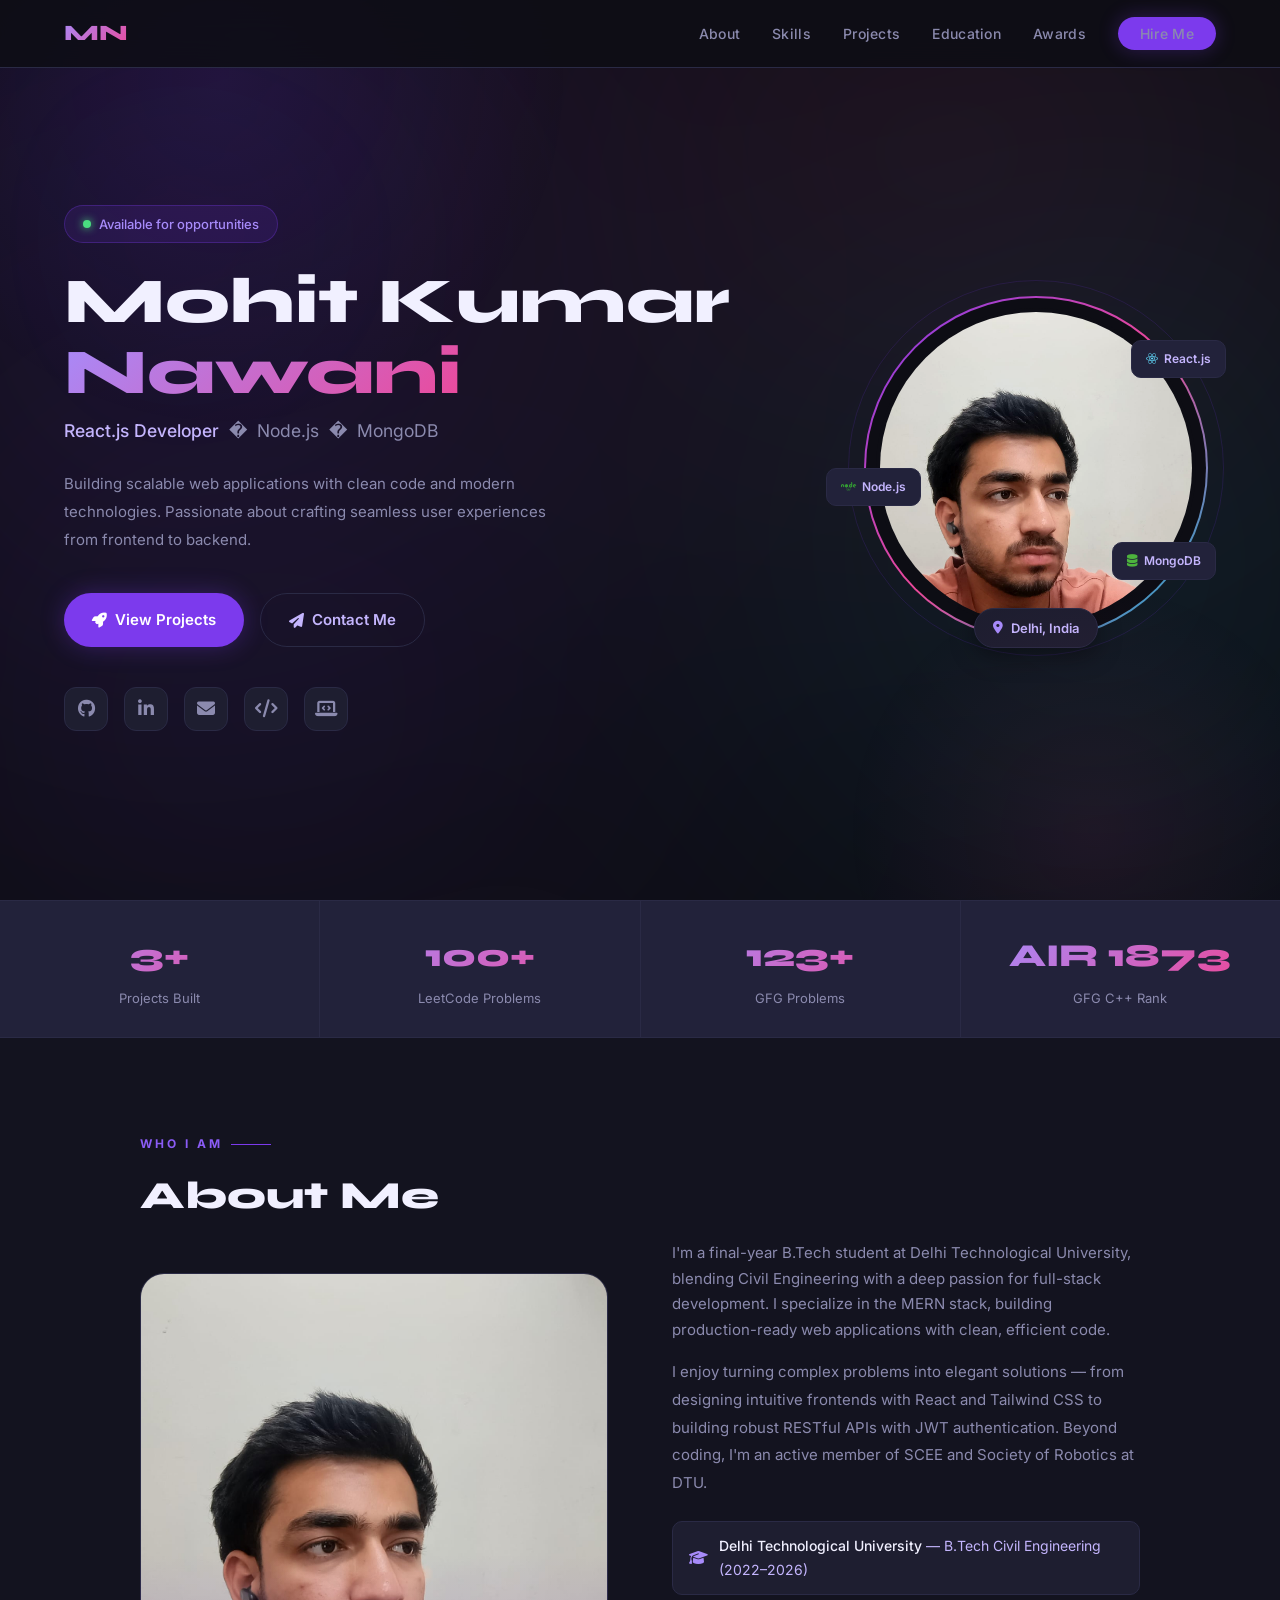
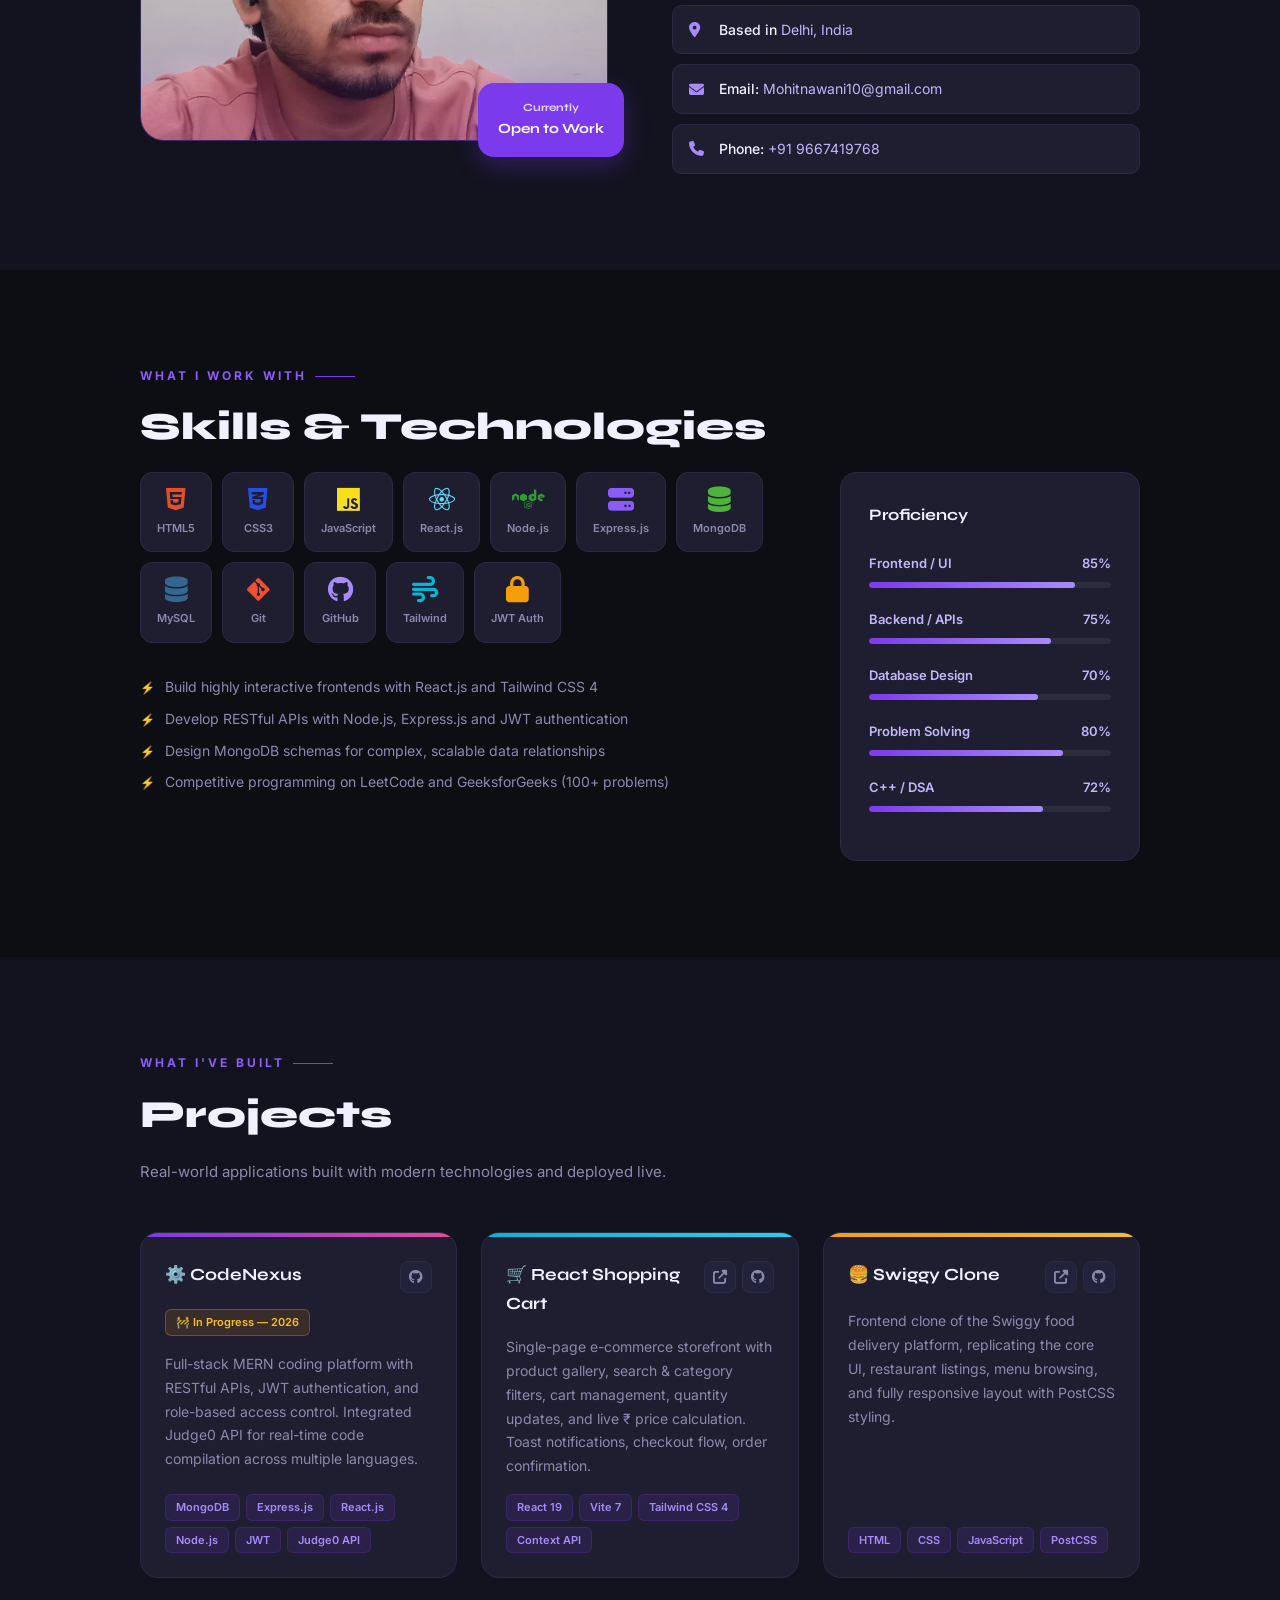
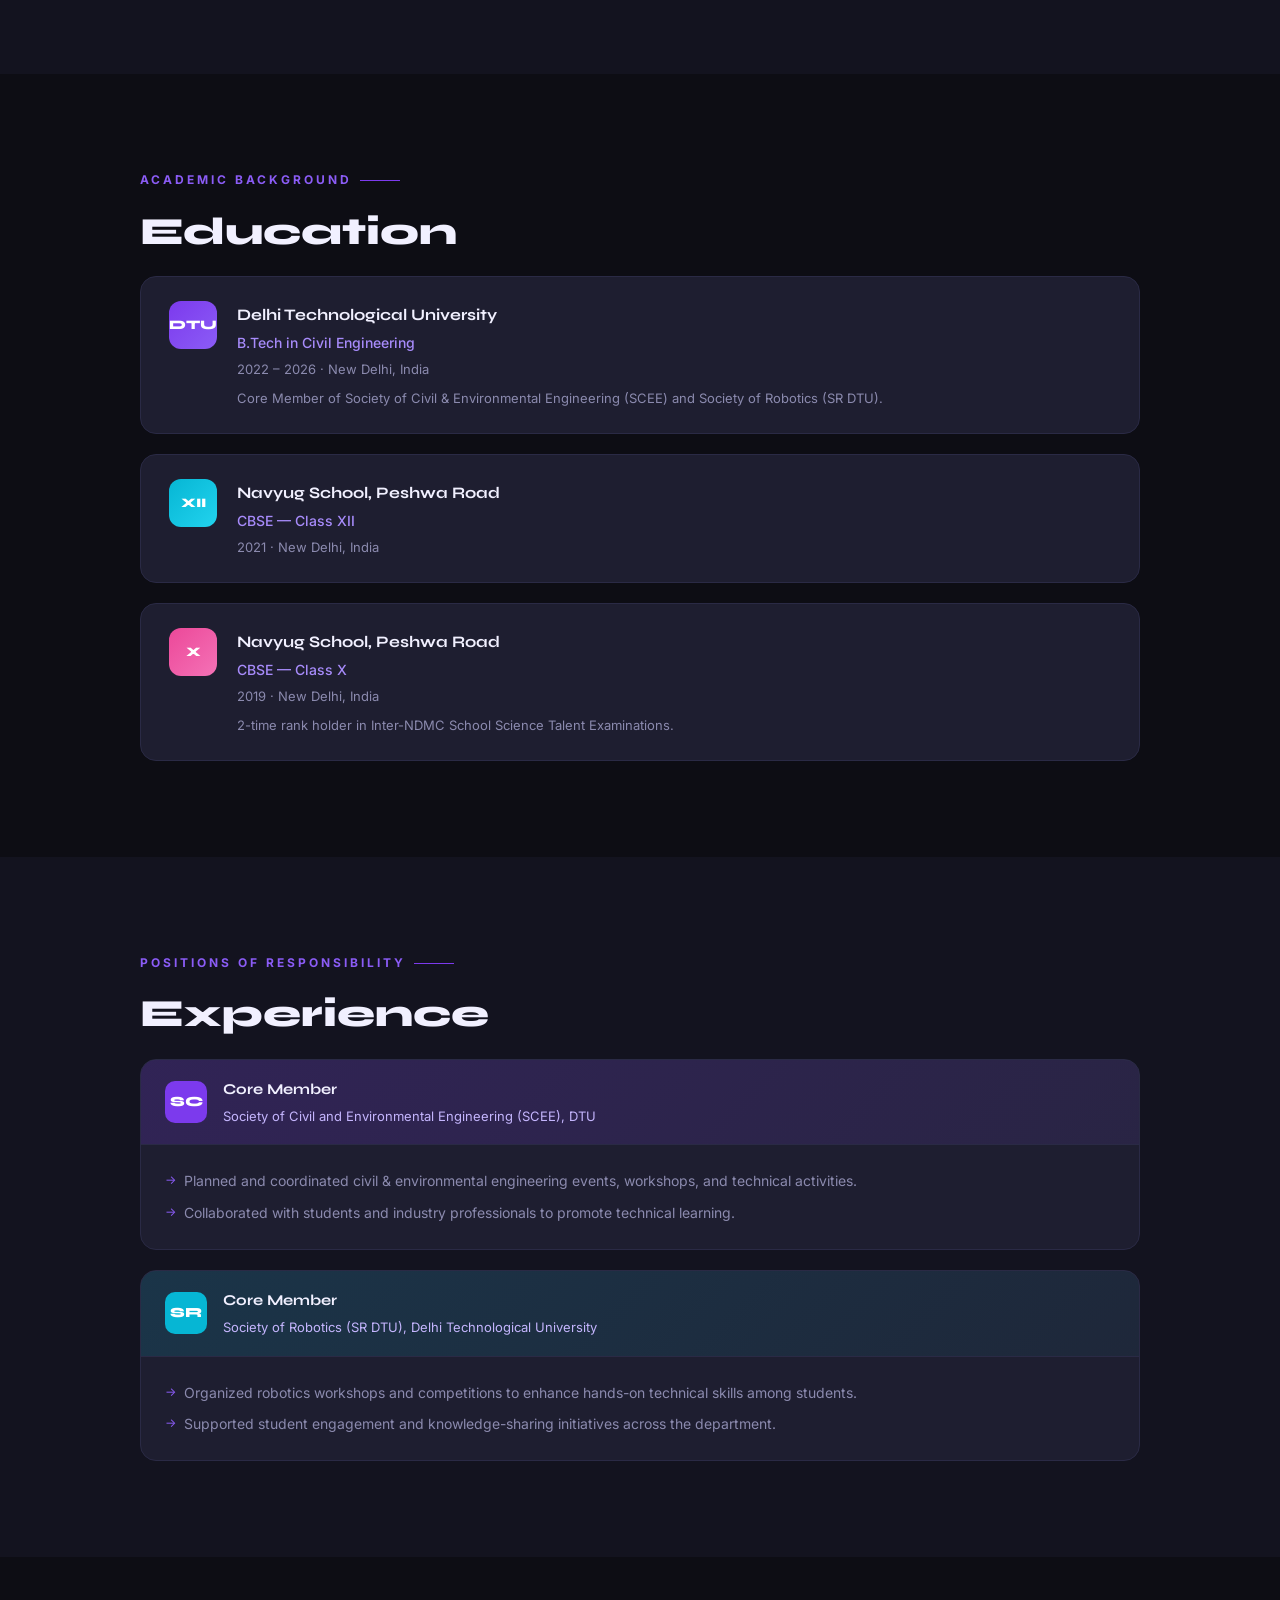
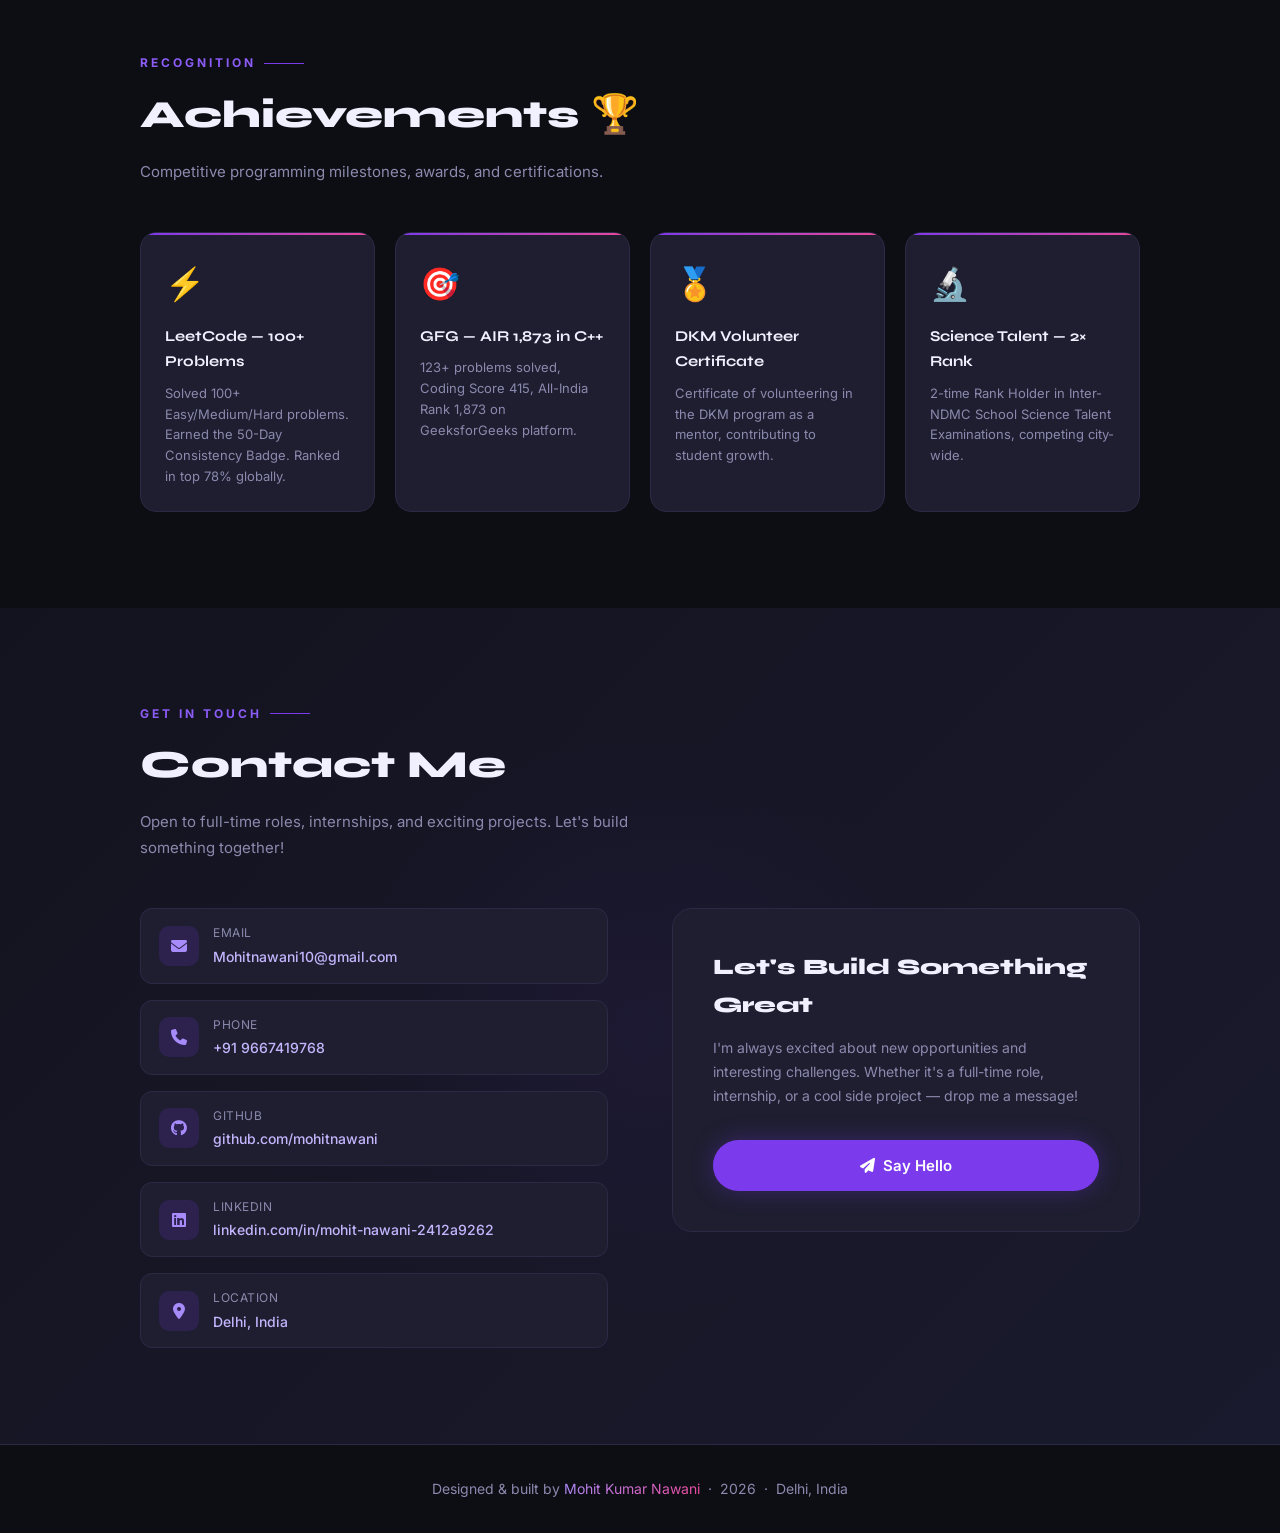
==== commit 2c7fd6bf: "ok" ====
--- a/index.html
+++ b/index.html
@@ -36,7 +36,7 @@
     </div>
     <div class="hero-socials">
       <a href="https://github.com/mohitnawani" target="_blank" class="soc" title="GitHub"><i class="fab fa-github"></i></a>
-      <a href="https://linkedin.com/in/mohitnawani" target="_blank" class="soc" title="LinkedIn"><i class="fab fa-linkedin-in"></i></a>
+      <a href="https://www.linkedin.com/in/mohit-nawani-2412a9262/" target="_blank" class="soc" title="LinkedIn"><i class="fab fa-linkedin-in"></i></a>
       <a href="mailto:Mohitnawani10@gmail.com" class="soc" title="Email"><i class="fas fa-envelope"></i></a>
       <a href="https://leetcode.com/mohitnawani" target="_blank" class="soc" title="LeetCode"><i class="fas fa-code"></i></a>
       <a href="https://auth.geeksforgeeks.org/user/mohitnawani" target="_blank" class="soc" title="GFG"><i class="fas fa-laptop-code"></i></a>
@@ -279,7 +279,7 @@
         <a href="mailto:Mohitnawani10@gmail.com" class="contact-item"><div class="ci-ico"><i class="fas fa-envelope"></i></div><div><div class="ci-label">Email</div><div class="ci-val">Mohitnawani10@gmail.com</div></div></a>
         <a href="tel:+919667419768" class="contact-item"><div class="ci-ico"><i class="fas fa-phone"></i></div><div><div class="ci-label">Phone</div><div class="ci-val">+91 9667419768</div></div></a>
         <a href="https://github.com/mohitnawani" target="_blank" class="contact-item"><div class="ci-ico"><i class="fab fa-github"></i></div><div><div class="ci-label">GitHub</div><div class="ci-val">github.com/mohitnawani</div></div></a>
-        <a href="https://linkedin.com/in/mohitnawani" target="_blank" class="contact-item"><div class="ci-ico"><i class="fab fa-linkedin"></i></div><div><div class="ci-label">LinkedIn</div><div class="ci-val">linkedin.com/in/mohitnawani</div></div></a>
+        <a href="https://www.linkedin.com/in/mohit-nawani-2412a9262/" target="_blank" class="contact-item"><div class="ci-ico"><i class="fab fa-linkedin"></i></div><div><div class="ci-label">LinkedIn</div><div class="ci-val">linkedin.com/in/mohit-nawani-2412a9262</div></div></a>
         <div class="contact-item" style="cursor:default;"><div class="ci-ico"><i class="fas fa-map-marker-alt"></i></div><div><div class="ci-label">Location</div><div class="ci-val">Delhi, India</div></div></div>
       </div>
       <div class="contact-cta">
@@ -303,4 +303,4 @@
 
 <script src="script.js"></script>
 </body>
-</html>+</html>
--- a/styles.css
+++ b/styles.css
@@ -29,6 +29,19 @@
   overflow-x: hidden;
   line-height: 1.7;
 }
+body::before, body::after {
+  content: ''; position: fixed; inset: -10%; z-index: -1;
+  filter: blur(120px); opacity: 0.28; pointer-events: none;
+  background: radial-gradient(circle at 20% 30%, rgba(124,58,237,0.45), transparent 45%),
+              radial-gradient(circle at 80% 60%, rgba(6,182,212,0.35), transparent 40%);
+  animation: gradientFlow 22s ease-in-out infinite alternate;
+}
+body::after {
+  background: radial-gradient(circle at 70% 20%, rgba(236,72,153,0.35), transparent 45%),
+              radial-gradient(circle at 25% 75%, rgba(124,58,237,0.28), transparent 40%);
+  mix-blend-mode: screen;
+  animation-duration: 26s;
+}
 
 /* SCROLLBAR */
 ::-webkit-scrollbar { width: 6px; }
@@ -122,9 +135,15 @@
   background: var(--purple); color: #fff; padding: 13px 28px;
   border-radius: 50px; font-size: 15px; font-weight: 600;
   text-decoration: none; display: inline-flex; align-items: center; gap: 8px;
-  transition: all 0.2s; box-shadow: 0 0 25px var(--glow); border: none; cursor: pointer;
+  transition: all 0.3s ease; box-shadow: 0 0 25px var(--glow); border: none; cursor: pointer;
+  position: relative; overflow: hidden;
 }
 .btn-primary:hover { background: var(--violet); transform: translateY(-2px); box-shadow: 0 8px 30px var(--glow); }
+.btn-primary::after {
+  content: ''; position: absolute; inset: 0; background: linear-gradient(120deg, transparent 0%, rgba(255,255,255,0.18) 30%, transparent 60%);
+  transform: translateX(-120%); transition: transform 0.5s ease; pointer-events: none;
+}
+.btn-primary:hover::after { transform: translateX(120%); }
 .btn-ghost {
   background: transparent; color: var(--text2); padding: 13px 28px;
   border-radius: 50px; font-size: 15px; font-weight: 600;
@@ -259,9 +278,16 @@
 .proj-card {
   background: var(--card); border: 1px solid var(--border); border-radius: 18px;
   overflow: hidden; display: flex; flex-direction: column;
-  transition: transform 0.3s, box-shadow 0.3s, border-color 0.3s;
-}
-.proj-card:hover { transform: translateY(-8px); box-shadow: 0 24px 60px rgba(0,0,0,0.5); border-color: var(--purple); }
+  transition: transform 0.35s cubic-bezier(.2,.8,.2,1), box-shadow 0.35s, border-color 0.35s;
+  position: relative;
+}
+.proj-card::after {
+  content: ''; position: absolute; inset: 0; border-radius: 18px; pointer-events: none;
+  background: linear-gradient(140deg, rgba(124,58,237,0.12), rgba(6,182,212,0.08));
+  opacity: 0; transition: opacity 0.35s;
+}
+.proj-card:hover { transform: translateY(-10px) scale(1.01); box-shadow: 0 24px 60px rgba(0,0,0,0.45); border-color: var(--purple); }
+.proj-card:hover::after { opacity: 1; }
 .proj-accent { height: 4px; background: linear-gradient(90deg, var(--purple), var(--pink)); }
 .proj-accent.teal { background: linear-gradient(90deg, var(--cyan), #22d3ee); }
 .proj-accent.amber { background: linear-gradient(90deg, #f59e0b, #fbbf24); }
@@ -309,7 +335,7 @@
   background: var(--card); border: 1px solid var(--border); border-radius: 16px;
   overflow: hidden; transition: border-color 0.2s, transform 0.2s;
 }
-.exp-card:hover { border-color: var(--purple); transform: translateX(6px); }
+.exp-card:hover { border-color: var(--purple); transform: translateX(6px) scale(1.005); box-shadow: 0 16px 40px rgba(0,0,0,0.35); }
 .exp-head {
   background: linear-gradient(135deg, rgba(124,58,237,0.2), rgba(139,92,246,0.1));
   padding: 1.1rem 1.5rem; display: flex; align-items: center; gap: 1rem;
@@ -337,7 +363,7 @@
   content: ''; position: absolute; top: 0; left: 0; right: 0; height: 2px;
   background: linear-gradient(90deg, var(--purple), var(--pink));
 }
-.ach-card:hover { background: var(--card2); border-color: var(--purple); transform: translateY(-4px); box-shadow: 0 12px 30px rgba(0,0,0,0.4); }
+.ach-card:hover { background: var(--card2); border-color: var(--purple); transform: translateY(-6px); box-shadow: 0 12px 30px rgba(0,0,0,0.4); }
 .ach-icon { font-size: 32px; margin-bottom: 12px; display: block; }
 .ach-title { font-family: 'Syne', sans-serif; font-size: 15px; font-weight: 700; color: var(--text); margin-bottom: 8px; }
 .ach-desc { font-size: 13px; color: var(--muted); line-height: 1.6; }
@@ -351,13 +377,14 @@
   content: ''; position: absolute; top: 50%; left: 50%; transform: translate(-50%, -50%);
   width: 600px; height: 600px;
   background: radial-gradient(circle, rgba(124,58,237,0.06) 0%, transparent 70%);
+  pointer-events: none;
 }
 .contact-wrap { display: grid; grid-template-columns: 1fr 1fr; gap: 4rem; align-items: start; }
 .contact-items { display: flex; flex-direction: column; gap: 1rem; }
 .contact-item {
   display: flex; align-items: center; gap: 14px;
   background: var(--card); border: 1px solid var(--border); border-radius: 12px;
-  padding: 14px 18px; text-decoration: none; transition: all 0.2s;
+  padding: 14px 18px; text-decoration: none; transition: all 0.2s; cursor: pointer;
 }
 .contact-item:hover { border-color: var(--purple); background: var(--card2); transform: translateX(4px); }
 .ci-ico {
@@ -368,6 +395,8 @@
 .ci-label { font-size: 12px; color: var(--muted); text-transform: uppercase; letter-spacing: 0.5px; }
 .ci-val { font-size: 14px; color: var(--text2); margin-top: 1px; font-weight: 500; }
 .contact-cta { background: var(--card); border: 1px solid var(--border); border-radius: 20px; padding: 2.5rem; }
+.contact-cta { transition: all 0.3s; }
+.contact-cta:hover { border-color: var(--purple); box-shadow: 0 18px 40px rgba(0,0,0,0.35); transform: translateY(-4px); }
 .cta-title { font-family: 'Syne', sans-serif; font-size: 22px; font-weight: 800; margin-bottom: 0.75rem; color: var(--text); }
 .cta-sub { font-size: 14px; color: var(--muted); margin-bottom: 2rem; line-height: 1.7; }
 
@@ -401,6 +430,11 @@
 @keyframes floatBadge { 0%, 100% { transform: translateY(0); } 50% { transform: translateY(-8px); } }
 @keyframes fadeUp { from { opacity: 0; transform: translateY(24px); } to { opacity: 1; transform: translateY(0); } }
 @keyframes fadeLeft { from { opacity: 0; transform: translateX(40px); } to { opacity: 1; transform: translateX(0); } }
+@keyframes gradientFlow {
+  0% { transform: translate3d(-20px, -10px, 0) scale(1); }
+  50% { transform: translate3d(30px, 10px, 0) scale(1.05); }
+  100% { transform: translate3d(-10px, 20px, 0) scale(1.02); }
+}
 
 .reveal { opacity: 0; transform: translateY(30px); transition: opacity 0.7s ease, transform 0.7s ease; }
 .reveal.on { opacity: 1; transform: translateY(0); }
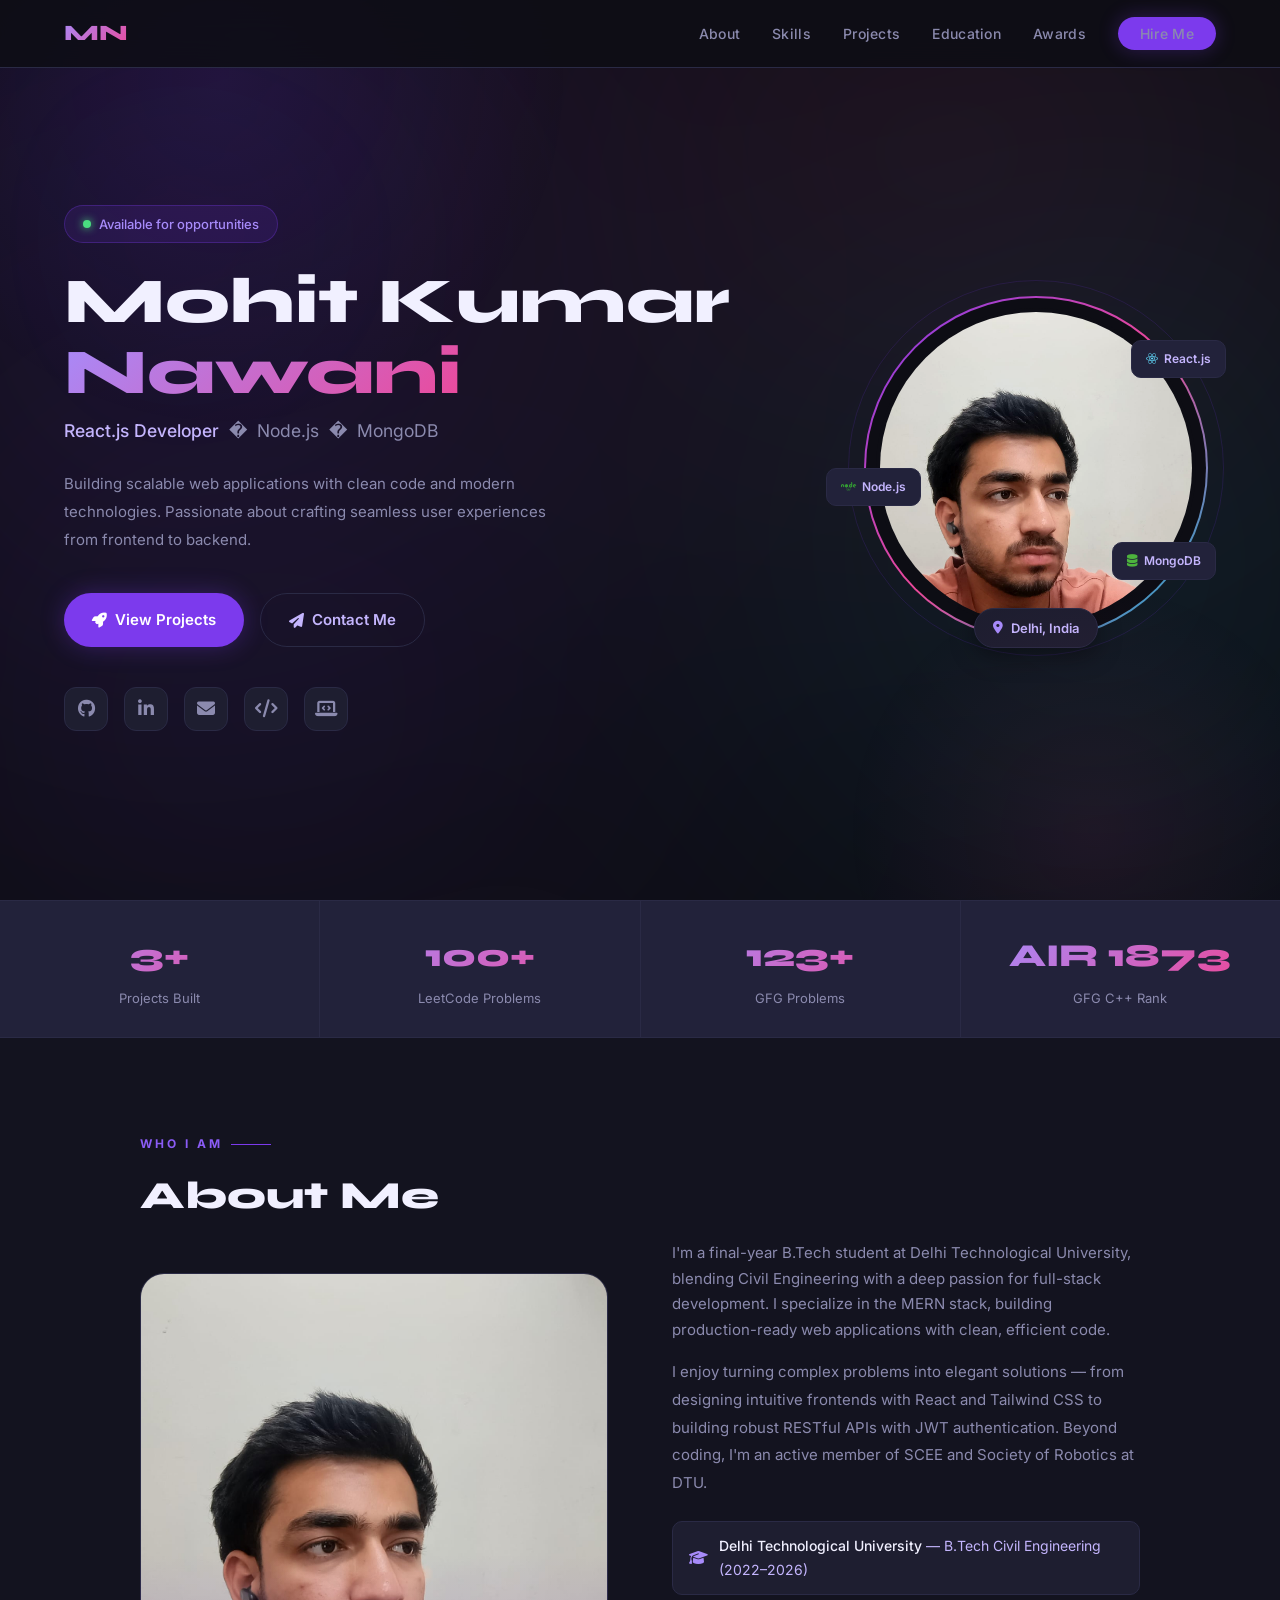
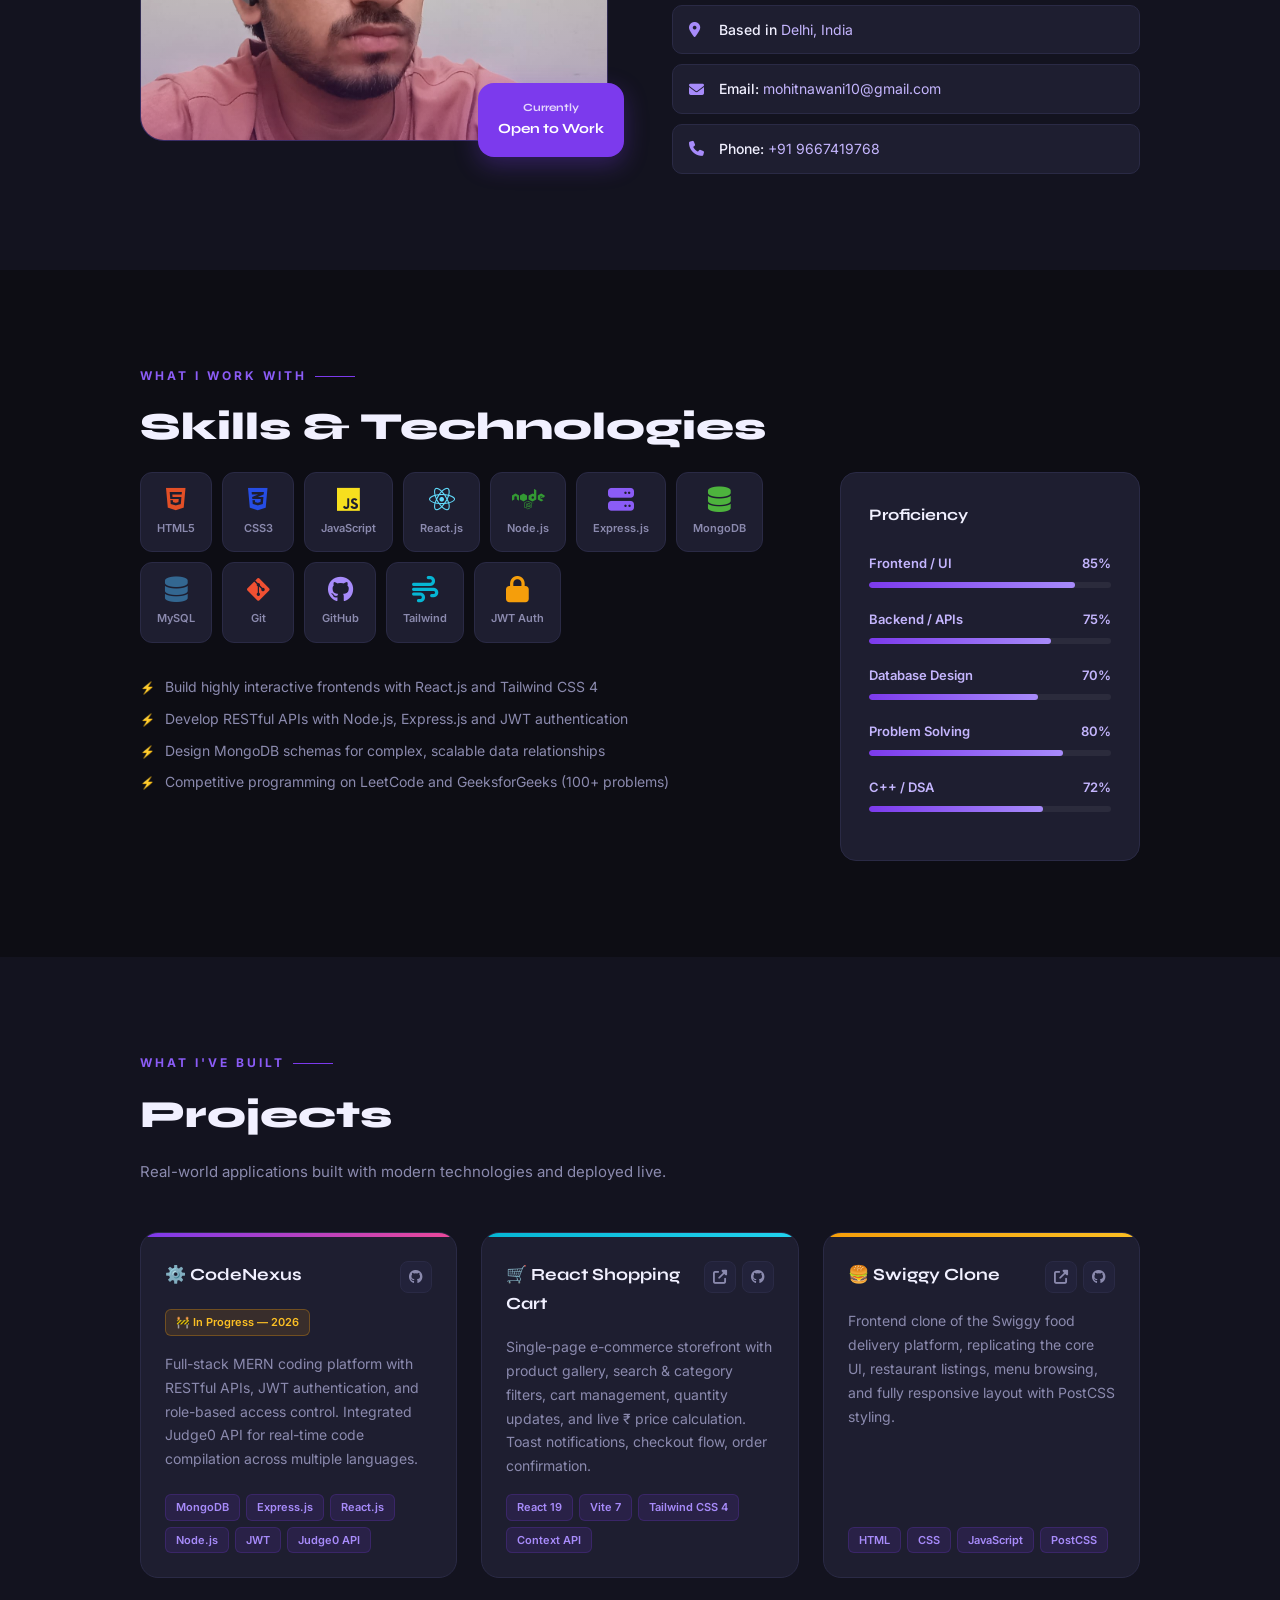
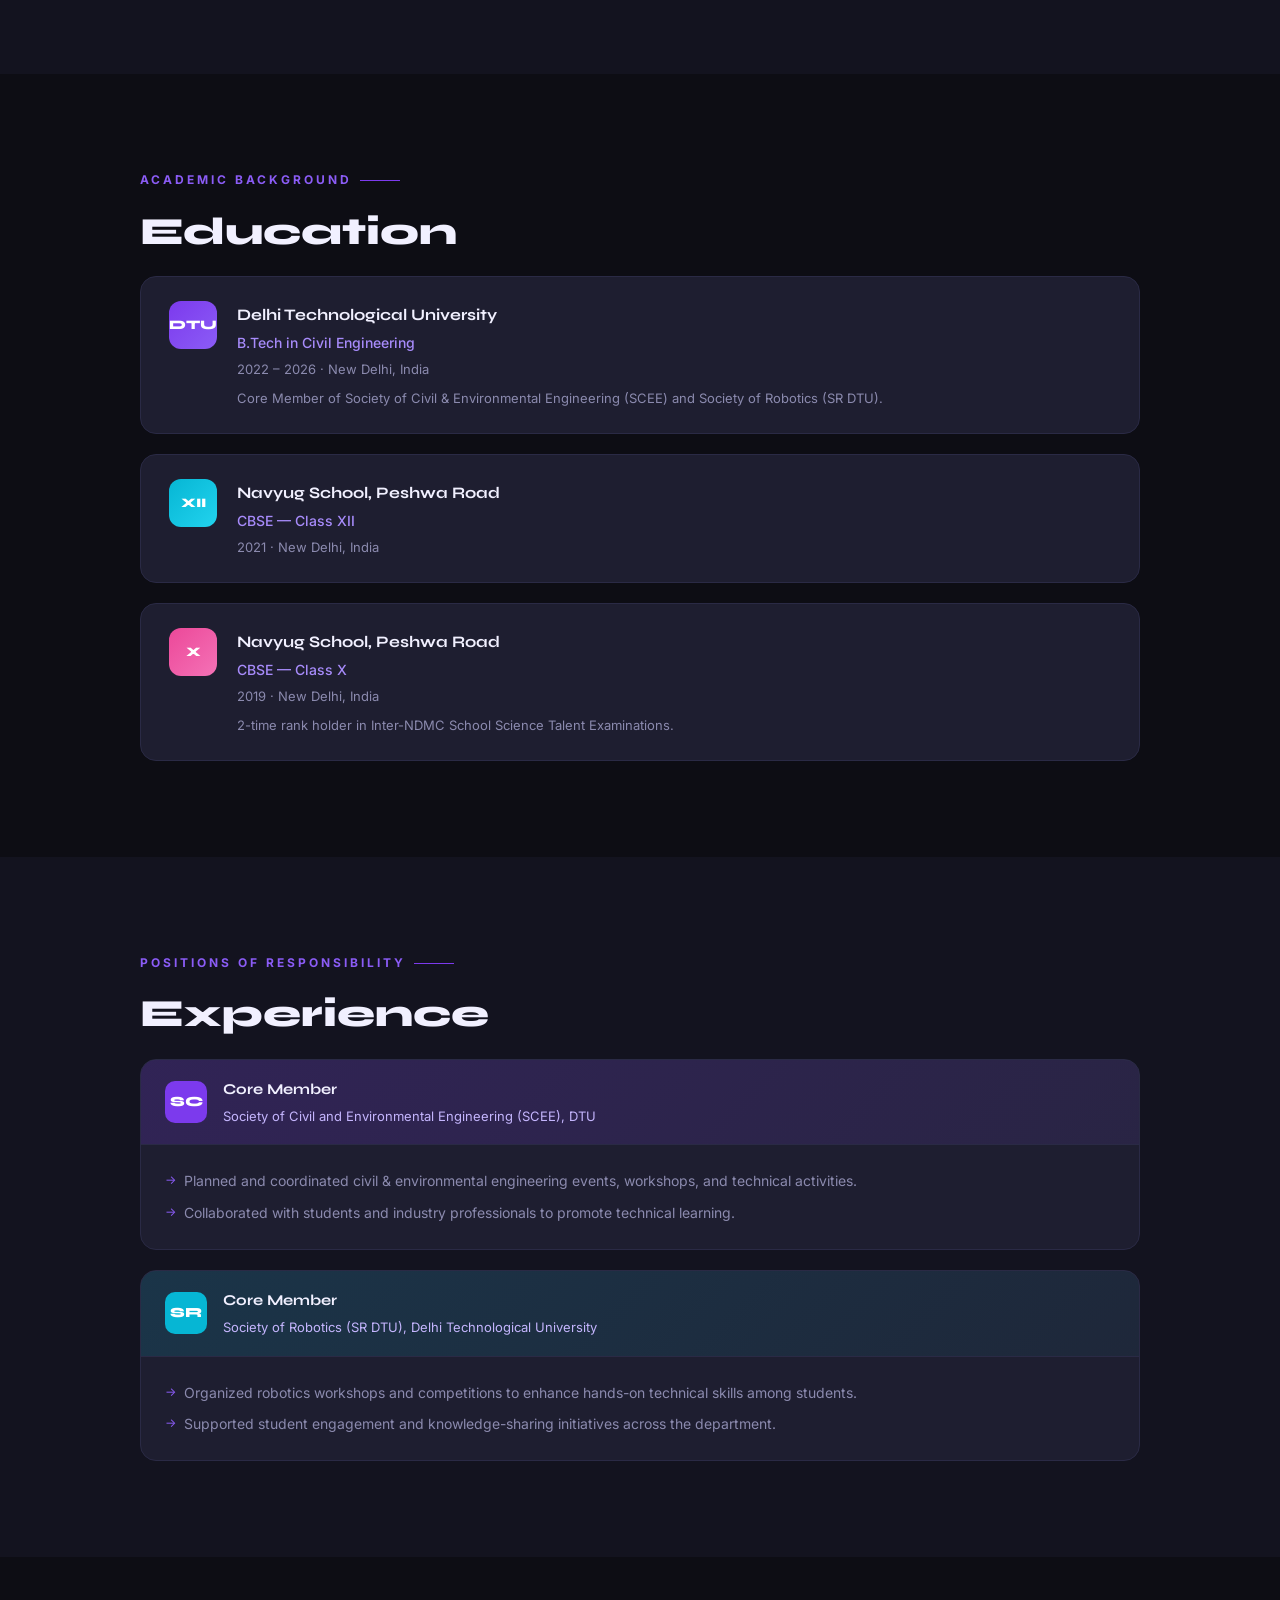
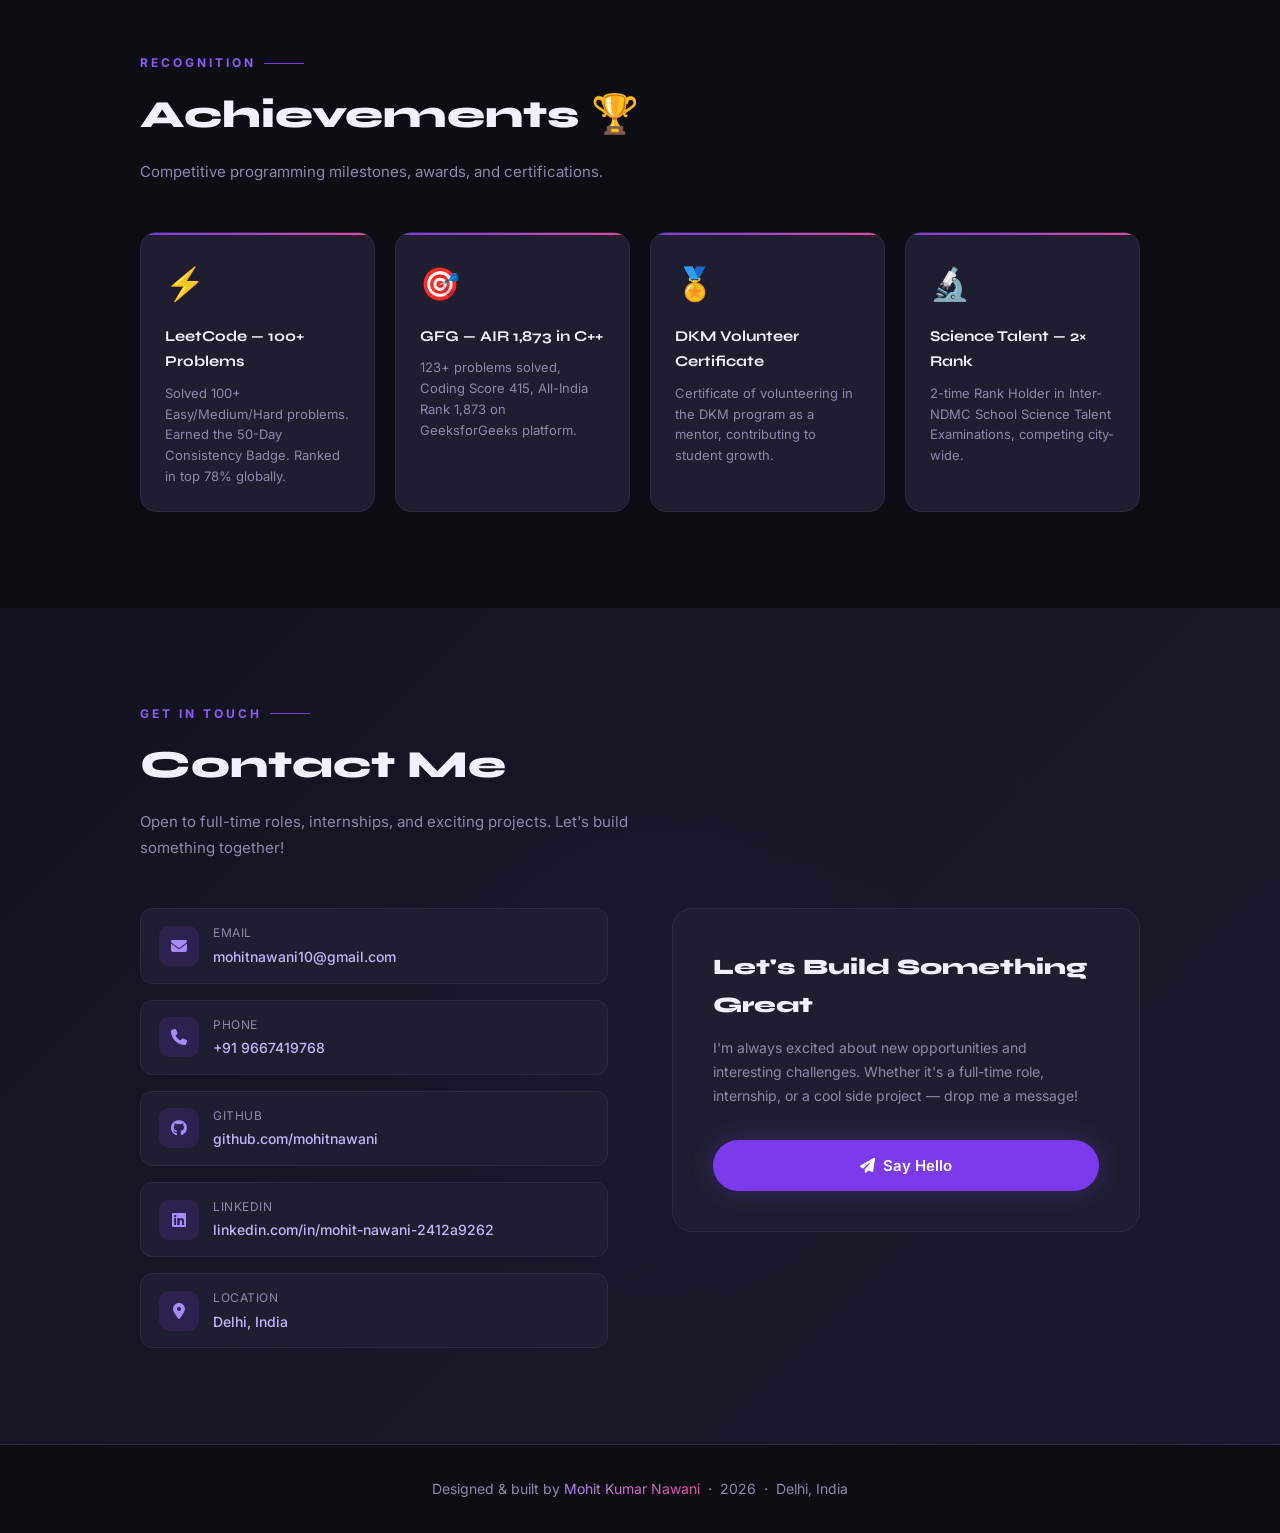
==== commit e26039b2: "oki" ====
--- a/index.html
+++ b/index.html
@@ -32,12 +32,12 @@
     <p class="hero-desc">Building scalable web applications with clean code and modern technologies. Passionate about crafting seamless user experiences from frontend to backend.</p>
     <div class="hero-actions">
       <a href="#projects" class="btn-primary"><i class="fas fa-rocket"></i> View Projects</a>
-      <a href="mailto:Mohitnawani10@gmail.com" class="btn-ghost"><i class="fas fa-paper-plane"></i> Contact Me</a>
+      <a href="mailto:mohitnawani10@gmail.com" class="btn-ghost"><i class="fas fa-paper-plane"></i> Contact Me</a>
     </div>
     <div class="hero-socials">
       <a href="https://github.com/mohitnawani" target="_blank" class="soc" title="GitHub"><i class="fab fa-github"></i></a>
       <a href="https://www.linkedin.com/in/mohit-nawani-2412a9262/" target="_blank" class="soc" title="LinkedIn"><i class="fab fa-linkedin-in"></i></a>
-      <a href="mailto:Mohitnawani10@gmail.com" class="soc" title="Email"><i class="fas fa-envelope"></i></a>
+      <a href="mailto:mohitnawani10@gmail.com" class="soc" title="Email"><i class="fas fa-envelope"></i></a>
       <a href="https://leetcode.com/mohitnawani" target="_blank" class="soc" title="LeetCode"><i class="fas fa-code"></i></a>
       <a href="https://auth.geeksforgeeks.org/user/mohitnawani" target="_blank" class="soc" title="GFG"><i class="fas fa-laptop-code"></i></a>
     </div>
@@ -84,7 +84,7 @@
         <div class="about-facts">
           <div class="fact"><i class="fas fa-graduation-cap"></i><span class="fact-text"><b>Delhi Technological University</b> — B.Tech Civil Engineering (2022–2026)</span></div>
           <div class="fact"><i class="fas fa-map-marker-alt"></i><span class="fact-text"><b>Based in</b> Delhi, India</span></div>
-          <div class="fact"><i class="fas fa-envelope"></i><span class="fact-text"><b>Email:</b> Mohitnawani10@gmail.com</span></div>
+          <div class="fact"><i class="fas fa-envelope"></i><span class="fact-text"><b>Email:</b> mohitnawani10@gmail.com</span></div>
           <div class="fact"><i class="fas fa-phone"></i><span class="fact-text"><b>Phone:</b> +91 9667419768</span></div>
         </div>
       </div>
@@ -276,7 +276,7 @@
     <p class="section-sub">Open to full-time roles, internships, and exciting projects. Let's build something together!</p>
     <div class="contact-wrap reveal">
       <div class="contact-items">
-        <a href="mailto:Mohitnawani10@gmail.com" class="contact-item"><div class="ci-ico"><i class="fas fa-envelope"></i></div><div><div class="ci-label">Email</div><div class="ci-val">Mohitnawani10@gmail.com</div></div></a>
+        <a href="mailto:mohitnawani10@gmail.com" class="contact-item"><div class="ci-ico"><i class="fas fa-envelope"></i></div><div><div class="ci-label">Email</div><div class="ci-val">mohitnawani10@gmail.com</div></div></a>
         <a href="tel:+919667419768" class="contact-item"><div class="ci-ico"><i class="fas fa-phone"></i></div><div><div class="ci-label">Phone</div><div class="ci-val">+91 9667419768</div></div></a>
         <a href="https://github.com/mohitnawani" target="_blank" class="contact-item"><div class="ci-ico"><i class="fab fa-github"></i></div><div><div class="ci-label">GitHub</div><div class="ci-val">github.com/mohitnawani</div></div></a>
         <a href="https://www.linkedin.com/in/mohit-nawani-2412a9262/" target="_blank" class="contact-item"><div class="ci-ico"><i class="fab fa-linkedin"></i></div><div><div class="ci-label">LinkedIn</div><div class="ci-val">linkedin.com/in/mohit-nawani-2412a9262</div></div></a>
@@ -285,7 +285,7 @@
       <div class="contact-cta">
         <div class="cta-title">Let's Build Something Great</div>
         <div class="cta-sub">I'm always excited about new opportunities and interesting challenges. Whether it's a full-time role, internship, or a cool side project — drop me a message!</div>
-        <a href="mailto:Mohitnawani10@gmail.com" class="btn-primary" style="width:100%;justify-content:center;display:flex;"><i class="fas fa-paper-plane"></i> Say Hello</a>
+        <a href="mailto:mohitnawani10@gmail.com" class="btn-primary" style="width:100%;justify-content:center;display:flex;"><i class="fas fa-paper-plane"></i> Say Hello</a>
       </div>
     </div>
   </div>
